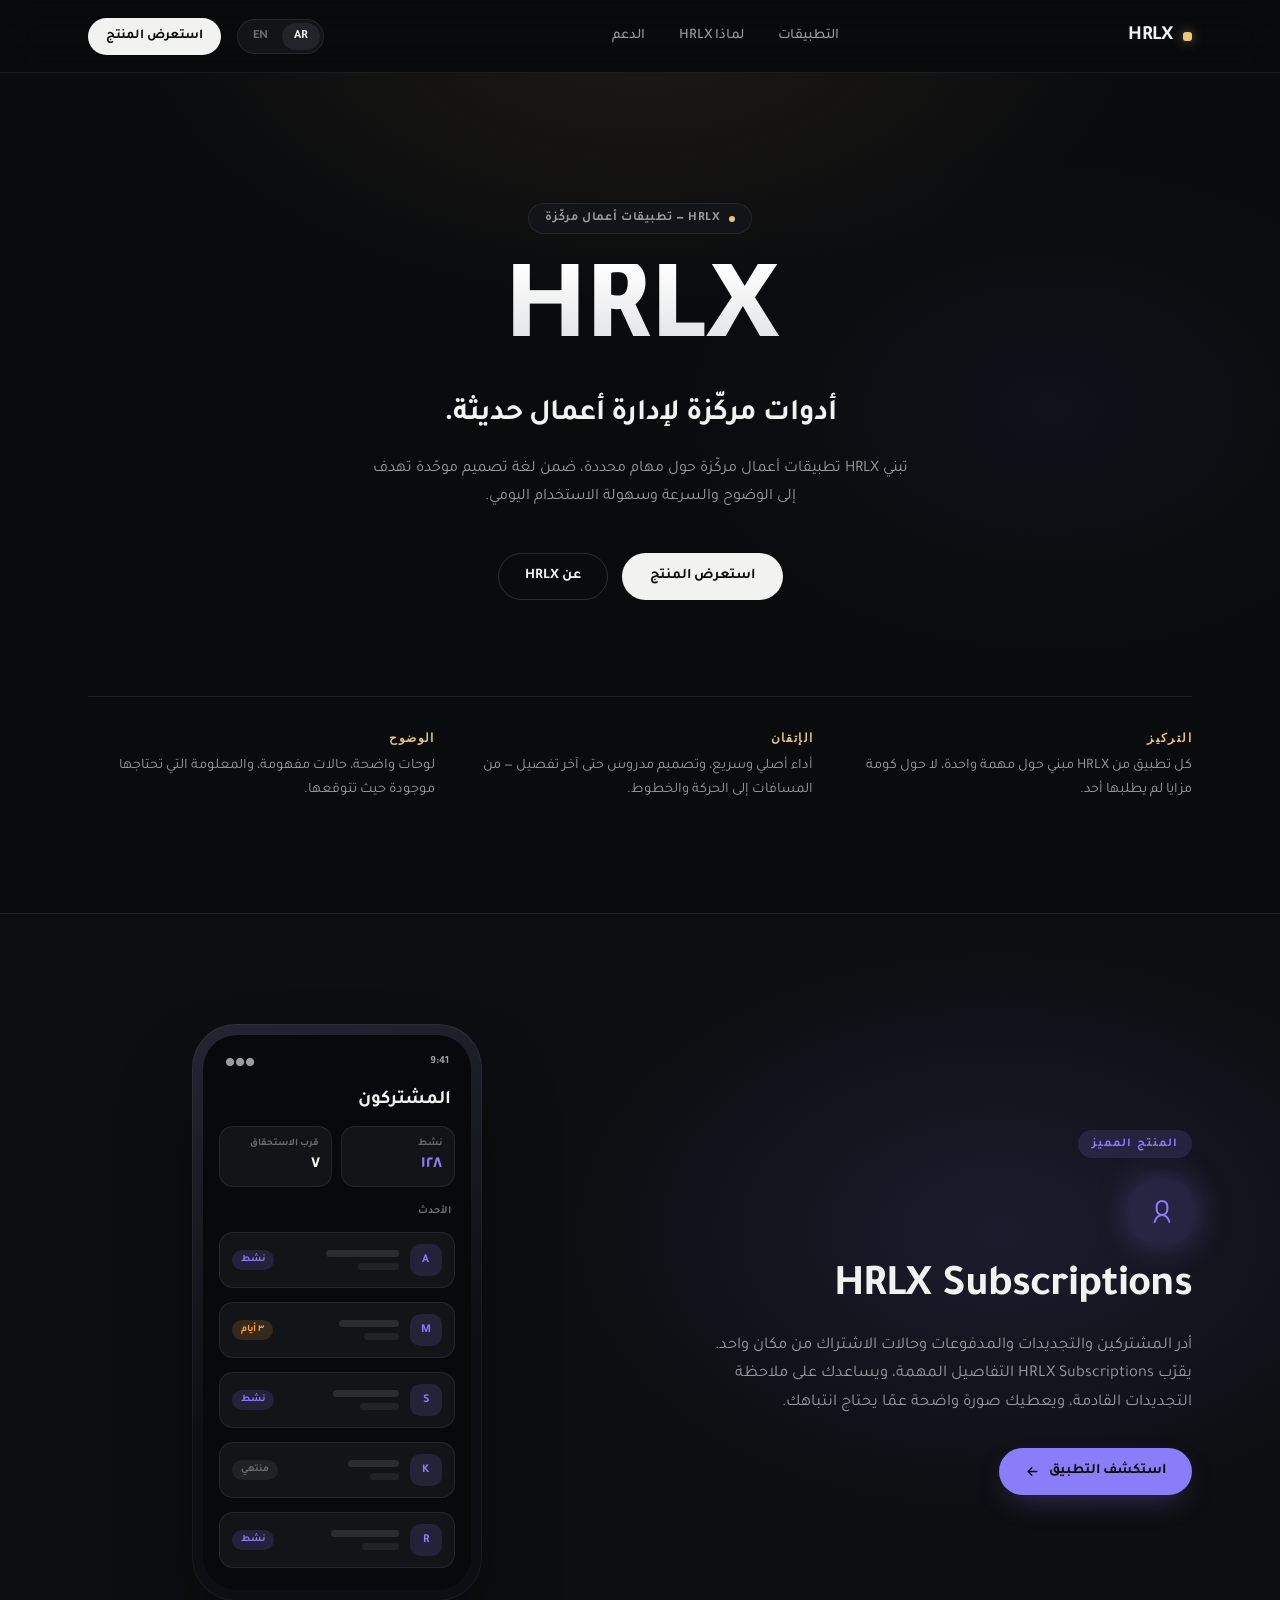
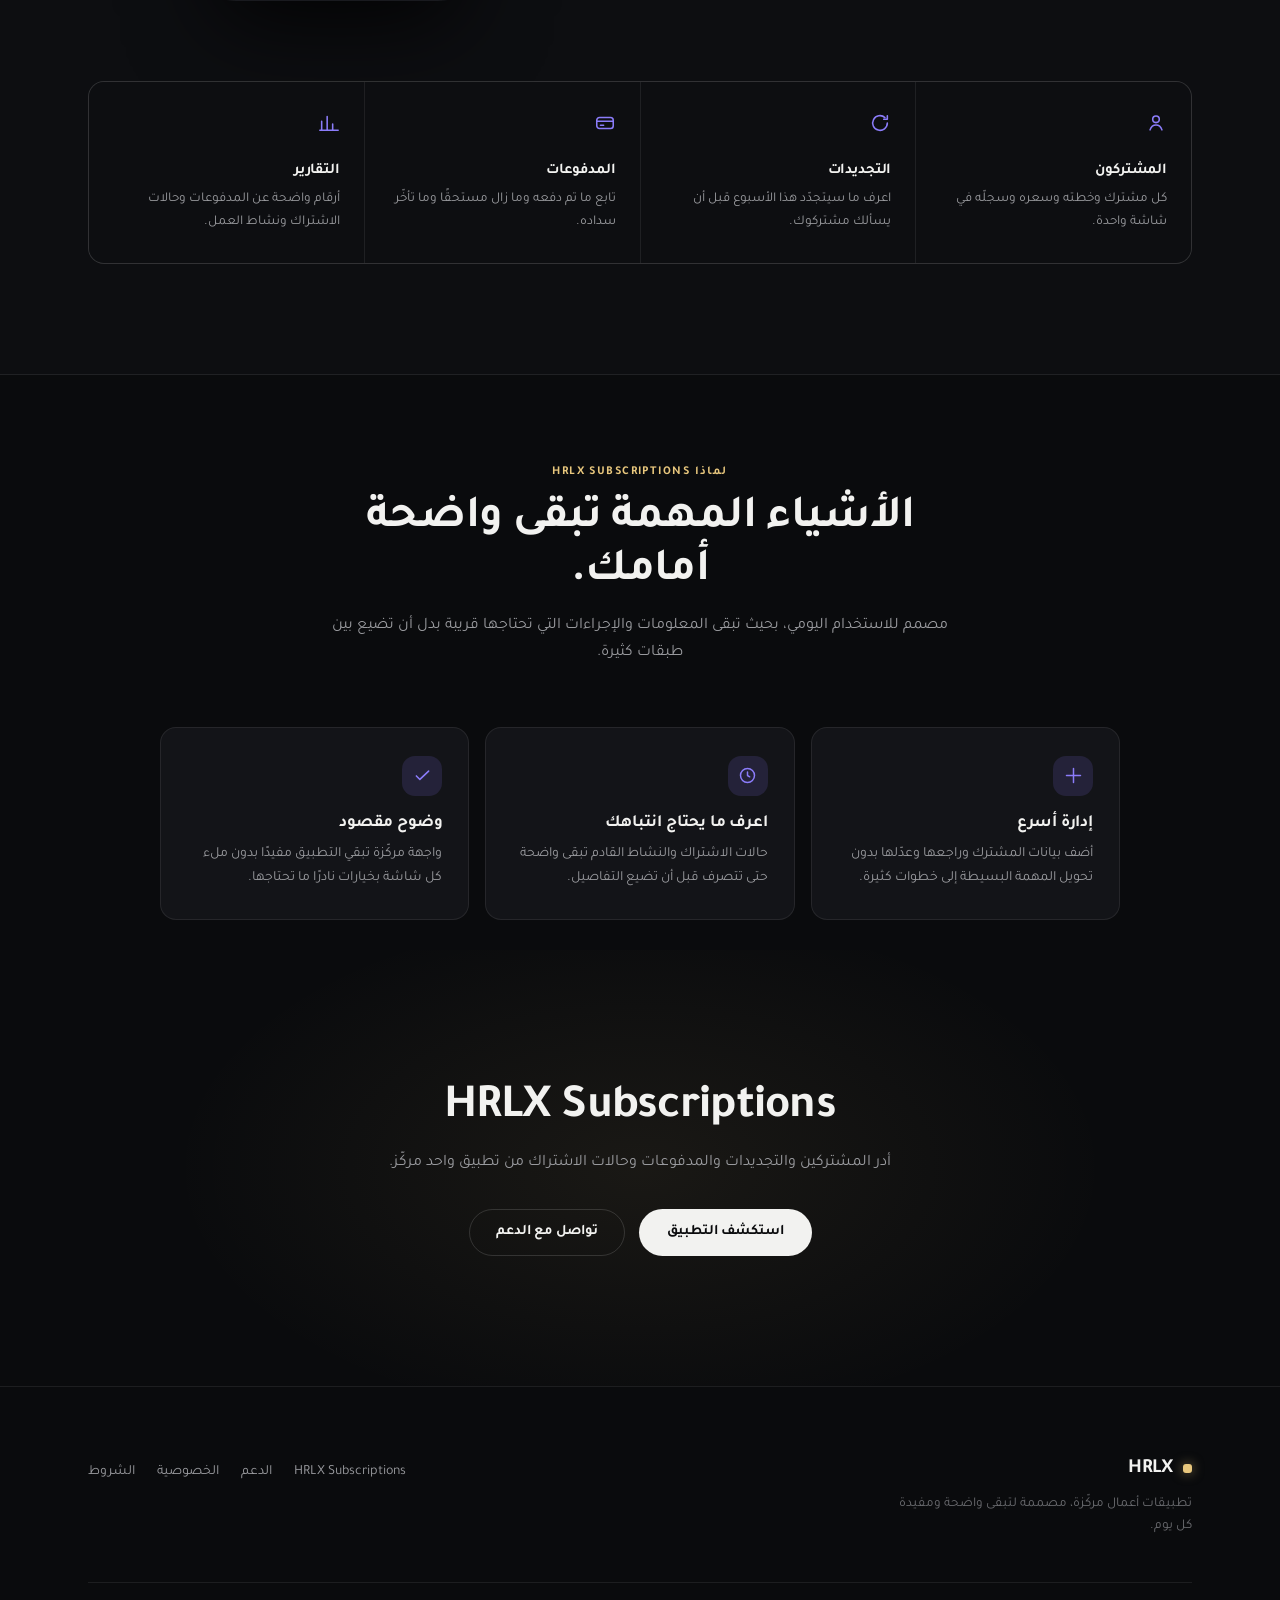
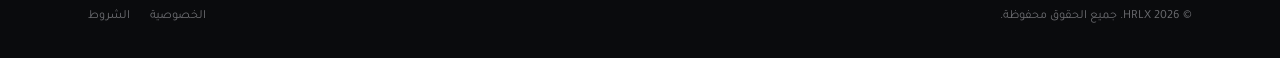
==== index.html @ f01ffb62 "Add files via upload" ====
<!DOCTYPE html>
<html lang="ar" dir="rtl">
<head>
<meta charset="UTF-8">
<meta name="viewport" content="width=device-width, initial-scale=1.0">
<title>HRLX — Focused tools for modern business</title>
<meta name="description" content="HRLX builds focused business apps with a shared design language for clarity, speed, and everyday use.">
<meta property="og:title" content="HRLX — Focused tools for modern business">
<meta property="og:description" content="Focused business apps. One shared design language.">
<meta property="og:type" content="website">
<link rel="preconnect" href="https://fonts.googleapis.com">
<link rel="preconnect" href="https://fonts.gstatic.com" crossorigin>
<link href="https://fonts.googleapis.com/css2?family=Space+Grotesk:wght@400;500;600;700&family=Inter:wght@400;500;600;700;800&family=Tajawal:wght@400;500;600;700;800&display=swap" rel="stylesheet">
<style>
  :root{
    --bg:#0A0B0D;
    --bg-2:#0D0E11;
    --surface:#131418;
    --surface-2:#17181D;
    --border:rgba(255,255,255,.08);
    --border-strong:rgba(255,255,255,.14);
    --text:#F2F2F0;
    --text-2:#9A9B9F;
    --text-3:#6B6C70;
    --brand:#E8C77D;
    --brand-soft:rgba(232,199,125,.14);
    /* product accent — set per product, keeps brand chrome neutral */
    --p-accent:#8B7CFA;
    --p-soft:rgba(139,124,250,.14);
    --p-glow:rgba(139,124,250,.35);
    --radius-lg:28px;
    --radius-md:16px;
    --ease:cubic-bezier(.22,.8,.28,1);
  }
  *{ box-sizing:border-box; }
  html{ scroll-behavior:smooth; }
  html,body{ margin:0; padding:0; }
  body{
    background:var(--bg);
    color:var(--text);
    font-family:'Inter','Tajawal',sans-serif;
    -webkit-font-smoothing:antialiased;
    overflow-x:hidden;
  }
  [dir="rtl"] body{ font-family:'Tajawal','Inter',sans-serif; }
  .disp{ font-family:'Space Grotesk','Tajawal',sans-serif; }
  [dir="rtl"] .disp{ font-family:'Tajawal',sans-serif; }
  img,svg{ display:block; max-width:100%; }
  a{ color:inherit; text-decoration:none; }
  button{ font-family:inherit; cursor:pointer; }
  ::selection{ background:var(--brand); color:#0A0B0D; }

  .wrap{ max-width:1160px; margin:0 auto; padding-inline:28px; }
  @media (max-width:640px){ .wrap{ padding-inline:20px; } }

  /* ============ GLOBAL NAVBAR ============ */
  .nav-global{
    position:sticky; top:0; z-index:100;
    background:rgba(10,11,13,.72);
    backdrop-filter:blur(18px) saturate(140%);
    -webkit-backdrop-filter:blur(18px) saturate(140%);
    border-bottom:1px solid var(--border);
  }
  .nav-global-inner{ display:flex; align-items:center; justify-content:space-between; height:72px; }
  .brand-mark{
    display:flex; align-items:center; gap:10px;
    font-family:'Space Grotesk',sans-serif;
    font-weight:700; font-size:20px; letter-spacing:-.01em;
  }
  [dir="rtl"] .brand-mark{ font-family:'Tajawal',sans-serif; }
  .brand-mark .dot{
    width:9px; height:9px; border-radius:3px;
    background:var(--brand);
    box-shadow:0 0 12px rgba(232,199,125,.55);
  }
  .nav-links{ display:flex; align-items:center; gap:34px; }
  .nav-links a{ font-size:14.5px; font-weight:500; color:var(--text-2); transition:color .2s ease; }
  .nav-links a:hover{ color:var(--text); }
  .nav-right{ display:flex; align-items:center; gap:16px; }

  .lang-switch{
    display:flex; align-items:center; gap:2px;
    background:var(--surface); border:1px solid var(--border);
    border-radius:100px; padding:3px;
  }
  .lang-switch button{
    border:none; background:none; color:var(--text-3);
    font-size:12.5px; font-weight:600; padding:6px 12px;
    border-radius:100px; transition:all .2s ease;
  }
  .lang-switch button.active{ background:#22242A; color:var(--text); }

  .btn-nav-cta{
    display:none;
    background:var(--text); color:#0A0B0D;
    font-size:13.5px; font-weight:700;
    padding:10px 18px; border-radius:100px; border:none;
    transition:background .2s ease;
  }
  .btn-nav-cta:hover{ background:var(--brand); }
  @media (min-width:900px){ .btn-nav-cta{ display:inline-flex; } }

  .hamburger{ display:flex; flex-direction:column; gap:5px; background:none; border:none; padding:8px; }
  .hamburger span{ width:20px; height:1.5px; background:var(--text); border-radius:2px; }
  @media (min-width:900px){ .hamburger{ display:none; } }
  @media (max-width:899px){ .nav-links{ display:none; } }

  .mobile-menu{
    position:fixed; inset:0; z-index:200;
    background:rgba(8,9,11,.98);
    backdrop-filter:blur(20px);
    display:flex; flex-direction:column; padding:24px 28px;
    opacity:0; pointer-events:none; transform:translateY(-8px);
    transition:opacity .28s var(--ease), transform .28s var(--ease);
  }
  .mobile-menu.open{ opacity:1; pointer-events:auto; transform:translateY(0); }
  .mobile-menu-head{ display:flex; align-items:center; justify-content:space-between; height:48px; margin-bottom:22px; }
  .mobile-menu-close{ background:none; border:none; color:var(--text); font-size:28px; line-height:1; padding:6px; }
  .mobile-menu a{
    font-size:26px; font-weight:600; padding:18px 0;
    border-bottom:1px solid var(--border);
    font-family:'Space Grotesk',sans-serif;
  }
  [dir="rtl"] .mobile-menu a{ font-family:'Tajawal',sans-serif; }

  /* ============ PRODUCT BAR (architecturally ready — renders only with 2+ products) ============ */
  .nav-product{
    position:sticky; top:72px; z-index:90;
    background:rgba(13,14,17,.85);
    backdrop-filter:blur(14px);
    border-bottom:1px solid var(--border);
    display:none;
  }
  .nav-product.visible{ display:block; }
  .product-bar-inner{ display:flex; align-items:center; gap:6px; height:52px; overflow-x:auto; scrollbar-width:none; }
  .product-bar-inner::-webkit-scrollbar{ display:none; }
  .pb-item{
    flex-shrink:0; display:flex; align-items:center; gap:7px;
    font-size:13.5px; font-weight:500; color:var(--text-2);
    padding:8px 14px; border-radius:100px; white-space:nowrap;
    transition:all .22s var(--ease);
  }
  .pb-item:hover{ color:var(--text); }
  .pb-item.active{ color:var(--text); background:var(--surface-2); border:1px solid var(--border-strong); }

  /* ============ HERO ============ */
  .hero{ position:relative; padding:130px 0 110px; overflow:hidden; }
  .hero::before{
    content:'';
    position:absolute; inset:0; pointer-events:none;
    background:
      radial-gradient(ellipse 820px 480px at 50% -8%, rgba(232,199,125,.09), transparent 62%),
      radial-gradient(ellipse 620px 420px at 82% 40%, rgba(139,124,250,.05), transparent 62%);
  }
  .hero-inner{ position:relative; text-align:center; }
  .hero-eyebrow{
    display:inline-flex; align-items:center; gap:8px;
    font-size:12.5px; font-weight:600; color:var(--text-2); letter-spacing:.05em;
    padding:7px 16px; border-radius:100px;
    border:1px solid var(--border); background:var(--surface);
    margin-bottom:30px;
  }
  .hero-eyebrow .d{ width:6px; height:6px; border-radius:50%; background:var(--brand); }
  .hero h1{
    font-family:'Space Grotesk',sans-serif;
    font-size:clamp(60px,10vw,120px);
    font-weight:700; letter-spacing:-.035em; line-height:.92;
    margin:0 0 22px;
    background:linear-gradient(180deg,#fff,#c4c5c9 150%);
    -webkit-background-clip:text; background-clip:text; color:transparent;
  }
  [dir="rtl"] .hero h1{ font-family:'Tajawal',sans-serif; font-weight:800; letter-spacing:-.025em; }
  .hero .tagline{
    font-size:clamp(21px,3.2vw,30px); font-weight:600; color:var(--text);
    margin:0 auto 20px; max-width:620px; letter-spacing:-.015em; line-height:1.3;
  }
  .hero .desc{
    font-size:16px; line-height:1.75; color:var(--text-2);
    max-width:540px; margin:0 auto 42px;
  }
  .hero-actions{ display:flex; align-items:center; justify-content:center; gap:14px; flex-wrap:wrap; }
  .btn-primary{
    background:var(--text); color:#0A0B0D;
    font-size:14.5px; font-weight:700;
    padding:15px 28px; border-radius:100px; border:none;
    transition:background .2s ease, transform .15s ease;
  }
  .btn-primary:hover{ background:var(--brand); transform:translateY(-1px); }
  .btn-secondary{
    background:transparent; color:var(--text);
    font-size:14.5px; font-weight:600;
    padding:14px 26px; border-radius:100px;
    border:1px solid var(--border-strong);
    transition:background .2s ease, border-color .2s ease;
  }
  .btn-secondary:hover{ background:var(--surface-2); border-color:var(--text-3); }

  /* brand strip under hero */
  .brand-strip{
    margin-top:96px; padding-top:34px;
    border-top:1px solid var(--border);
    display:grid; grid-template-columns:repeat(3,1fr); gap:32px;
    text-align:start;
  }
  @media (max-width:720px){ .brand-strip{ grid-template-columns:1fr; gap:26px; margin-top:64px; } }
  .strip-item .k{
    font-family:'Space Grotesk',sans-serif;
    font-size:11.5px; font-weight:700; letter-spacing:.12em; text-transform:uppercase;
    color:var(--brand); margin-bottom:10px;
  }
  .strip-item p{ font-size:14.5px; line-height:1.65; color:var(--text-2); margin:0; }

  /* ============ SECTIONS ============ */
  .section{ padding:110px 0; }
  .section-head{ max-width:640px; margin:0 auto 60px; text-align:center; }
  .section-eyebrow{
    font-size:12px; font-weight:700; letter-spacing:.12em; text-transform:uppercase;
    color:var(--brand); margin-bottom:14px;
  }
  .section-head h2{
    font-family:'Space Grotesk',sans-serif;
    font-size:clamp(32px,4.6vw,46px); font-weight:700; letter-spacing:-.025em;
    margin:0 0 14px; line-height:1.15;
  }
  [dir="rtl"] .section-head h2{ font-family:'Tajawal',sans-serif; font-weight:700; letter-spacing:-.015em; }
  .section-head p{ font-size:16px; color:var(--text-2); line-height:1.7; margin:0; }

  .reveal{ opacity:0; transform:translateY(26px); transition:opacity .75s var(--ease), transform .75s var(--ease); }
  .reveal.in{ opacity:1; transform:translateY(0); }

  /* ============ FEATURED PRODUCT ============ */
  .featured{ background:var(--bg-2); border-top:1px solid var(--border); border-bottom:1px solid var(--border); position:relative; overflow:hidden; }
  .featured::before{
    content:''; position:absolute; inset:0; pointer-events:none;
    background:radial-gradient(ellipse 700px 460px at 78% 30%, var(--p-glow), transparent 62%);
    opacity:.35;
  }
  .featured-inner{ position:relative; }

  .fp-lead{
    display:grid; grid-template-columns:1.05fr .95fr; gap:56px; align-items:center;
    margin-bottom:80px;
  }
  @media (max-width:900px){ .fp-lead{ grid-template-columns:1fr; gap:48px; } }

  .fp-badge{
    display:inline-flex; align-items:center; gap:8px;
    font-size:12px; font-weight:700; letter-spacing:.09em; text-transform:uppercase;
    color:var(--p-accent); background:var(--p-soft);
    padding:7px 14px; border-radius:100px; margin-bottom:24px;
  }
  .fp-icon{
    width:60px; height:60px; border-radius:18px;
    background:var(--p-soft); color:var(--p-accent);
    display:flex; align-items:center; justify-content:center;
    margin-bottom:22px;
    box-shadow:0 0 34px var(--p-glow);
  }
  .fp-icon svg{ width:28px; height:28px; }
  .fp-lead h3{
    font-family:'Space Grotesk',sans-serif;
    font-size:clamp(32px,4.4vw,44px); font-weight:700; letter-spacing:-.025em;
    margin:0 0 18px; line-height:1.12;
  }
  [dir="rtl"] .fp-lead h3{ font-family:'Tajawal',sans-serif; font-weight:700; letter-spacing:-.015em; }
  .fp-lead > div > p{ font-size:16.5px; line-height:1.75; color:var(--text-2); margin:0 0 30px; max-width:480px; }
  .fp-actions{ display:flex; gap:12px; flex-wrap:wrap; }
  .btn-product{
    display:inline-flex; align-items:center; gap:9px;
    background:var(--p-accent); color:#0A0B0D;
    font-size:14.5px; font-weight:700;
    padding:15px 26px; border-radius:100px; border:none;
    box-shadow:0 12px 30px -10px var(--p-glow);
    transition:transform .16s ease, filter .2s ease;
  }
  .btn-product:hover{ transform:translateY(-1px); filter:brightness(1.08); }
  .btn-product svg{ width:15px; height:15px; }
  [dir="rtl"] .btn-product svg{ transform:scaleX(-1); }

  /* phone mockup */
  .fp-visual{ display:flex; align-items:center; justify-content:center; }
  .phone{
    width:290px; flex-shrink:0;
    border-radius:44px; padding:11px;
    background:linear-gradient(160deg,#232631,#0d0e13 62%);
    box-shadow:0 46px 90px -28px rgba(0,0,0,.85), 0 0 0 1px rgba(255,255,255,.05) inset;
  }
  .phone-screen{
    background:#08090D; border-radius:34px; overflow:hidden;
    padding:18px 16px 22px; min-height:520px;
    display:flex; flex-direction:column; gap:14px;
  }
  .ph-status{ display:flex; justify-content:space-between; font-size:11px; color:var(--text-2); font-weight:600; padding:2px 6px 4px; }
  .ph-title{ font-size:19px; font-weight:700; padding:0 4px; }
  .ph-summary{ display:flex; gap:9px; }
  .ph-stat{ flex:1; background:var(--surface); border:1px solid var(--border); border-radius:14px; padding:11px 12px; }
  .ph-stat span{ display:block; font-size:10px; color:var(--text-3); margin-bottom:5px; font-weight:600; }
  .ph-stat b{ font-size:17px; font-weight:700; letter-spacing:-.01em; }
  .ph-stat.accent b{ color:var(--p-accent); }
  .ph-label{ font-size:11px; color:var(--text-3); font-weight:600; padding:4px 4px 0; }
  .ph-row{
    display:flex; align-items:center; gap:11px;
    background:var(--surface); border:1px solid var(--border);
    border-radius:14px; padding:11px 12px;
  }
  .ph-av{ width:32px; height:32px; border-radius:10px; background:var(--p-soft); flex-shrink:0; display:flex; align-items:center; justify-content:center; color:var(--p-accent); font-size:12px; font-weight:700; }
  .ph-body{ flex:1; min-width:0; }
  .ph-body i{ display:block; height:7px; border-radius:4px; background:rgba(255,255,255,.1); margin-bottom:6px; }
  .ph-body i:last-child{ margin-bottom:0; opacity:.6; }
  .ph-pill{ font-size:10px; font-weight:700; padding:4px 9px; border-radius:100px; flex-shrink:0; background:var(--p-soft); color:var(--p-accent); }
  .ph-pill.warn{ background:rgba(255,159,69,.15); color:#FF9F45; }
  .ph-pill.off{ background:rgba(255,255,255,.06); color:var(--text-3); }

  /* feature grid */
  .fp-features{
    display:grid; grid-template-columns:repeat(4,1fr); gap:1px;
    background:var(--border); border:1px solid var(--border);
    border-radius:var(--radius-md); overflow:hidden;
  }
  @media (max-width:860px){ .fp-features{ grid-template-columns:1fr 1fr; } }
  @media (max-width:480px){ .fp-features{ grid-template-columns:1fr; } }
  .fp-feature{ background:var(--bg-2); padding:30px 24px; transition:background .25s ease; }
  .fp-feature:hover{ background:var(--surface); }
  .fp-feature .fi{ width:34px; height:34px; color:var(--p-accent); margin-bottom:16px; }
  .fp-feature .fi svg{ width:22px; height:22px; }
  .fp-feature h4{ font-size:15px; font-weight:700; margin:0 0 8px; letter-spacing:-.01em; }
  .fp-feature p{ font-size:13.5px; line-height:1.65; color:var(--text-2); margin:0; }

  /* ============ USER BENEFITS ============ */
  .benefits{
    padding:90px 0 30px;
  }
  .benefits-grid{
    display:grid; grid-template-columns:repeat(3,1fr); gap:16px;
    max-width:960px; margin:0 auto;
  }
  .benefit{
    background:var(--surface); border:1px solid var(--border);
    border-radius:var(--radius-md); padding:28px 26px;
    transition:border-color .3s ease, transform .3s ease;
  }
  .benefit:hover{ border-color:var(--border-strong); transform:translateY(-2px); }
  .benefit-icon{
    width:40px; height:40px; border-radius:13px;
    display:flex; align-items:center; justify-content:center;
    color:var(--p-accent); background:var(--p-soft);
    margin-bottom:18px;
  }
  .benefit-icon svg{ width:21px; height:21px; }
  .benefit h4{ font-size:17px; font-weight:700; margin:0 0 9px; letter-spacing:-.01em; }
  .benefit p{ font-size:14px; line-height:1.7; color:var(--text-2); margin:0; }
  @media (max-width:760px){ .benefits-grid{ grid-template-columns:1fr; } }

  /* ============ CTA ============ */
  .cta-final{ text-align:center; padding:130px 0; position:relative; overflow:hidden; }
  .cta-final::before{
    content:''; position:absolute; inset:0; pointer-events:none;
    background:radial-gradient(ellipse 720px 400px at 50% 50%, rgba(232,199,125,.07), transparent 65%);
  }
  .cta-final h2{
    font-family:'Space Grotesk',sans-serif;
    font-size:clamp(30px,4.6vw,48px); font-weight:700; letter-spacing:-.025em;
    margin:0 0 16px; position:relative;
  }
  [dir="rtl"] .cta-final h2{ font-family:'Tajawal',sans-serif; font-weight:700; letter-spacing:-.015em; }
  .cta-final p{ font-size:16px; color:var(--text-2); margin:0 0 36px; position:relative; }
  .cta-final .hero-actions{ position:relative; }

  /* ============ FOOTER ============ */
  footer{ border-top:1px solid var(--border); padding:70px 0 34px; }
  .footer-top{
    display:flex; align-items:flex-start; justify-content:space-between;
    gap:36px; margin-bottom:44px; flex-wrap:wrap;
  }
  .footer-brand .brand-mark{ margin-bottom:12px; }
  .footer-brand p{ font-size:13.5px; color:var(--text-3); line-height:1.7; max-width:310px; margin:0; }
  .footer-links{
    display:flex; align-items:center; gap:22px; flex-wrap:wrap;
  }
  .footer-links a{
    font-size:14px; color:var(--text-2); padding:7px 0;
    transition:color .2s ease;
  }
  .footer-links a:hover{ color:var(--text); }
  .footer-bottom{
    display:flex; align-items:center; justify-content:space-between;
    padding-top:26px; border-top:1px solid var(--border);
    font-size:12.5px; color:var(--text-3); flex-wrap:wrap; gap:12px;
  }
  .footer-bottom .fb-links{ display:flex; gap:20px; }

  @media (prefers-reduced-motion:reduce){
    html{ scroll-behavior:auto; }
    .reveal{ transition:none; opacity:1; transform:none; }
  }
</style>
</head>
<body>

<!-- ============ GLOBAL NAVBAR ============ -->
<header class="nav-global">
  <div class="wrap nav-global-inner">
    <a href="#top" class="brand-mark"><span class="dot"></span>HRLX</a>
    <nav class="nav-links">
      <a href="#product" data-i18n="nav.product">Apps</a>
      <a href="#about" data-i18n="nav.about">Why HRLX</a>
      <a href="#footer" data-i18n="nav.support">Support</a>
    </nav>
    <div class="nav-right">
      <div class="lang-switch">
        <button id="btnAr" class="active">AR</button>
        <button id="btnEn">EN</button>
      </div>
      <a href="#product" class="btn-nav-cta" data-i18n="nav.cta">View Product</a>
      <button class="hamburger" id="hamburgerBtn" aria-label="Menu" aria-expanded="false" aria-controls="mobileMenu"><span></span><span></span><span></span></button>
    </div>
  </div>
</header>

<div class="mobile-menu" id="mobileMenu">
  <div class="mobile-menu-head">
    <a href="#top" class="brand-mark"><span class="dot"></span>HRLX</a>
    <button class="mobile-menu-close" id="mobileMenuClose" aria-label="Close">&times;</button>
  </div>
  <a href="#product" data-i18n="nav.product">Apps</a>
  <a href="#about" data-i18n="nav.about">Why HRLX</a>
  <a href="#footer" data-i18n="nav.support">Support</a>
</div>

<!-- Product bar: renders automatically once PRODUCTS holds more than one entry -->
<div class="nav-product" id="navProduct">
  <div class="wrap product-bar-inner" id="productBar"></div>
</div>

<main id="top">
  <!-- ============ HERO ============ -->
  <section class="hero">
    <div class="wrap hero-inner">
      <span class="hero-eyebrow"><span class="d"></span><span data-i18n="hero.eyebrow">HRLX — focused business apps</span></span>
      <h1 class="disp">HRLX</h1>
      <p class="tagline" data-i18n="hero.tagline">Focused tools for modern business.</p>
      <p class="desc" data-i18n="hero.desc">HRLX builds focused business apps around specific jobs, with a shared design language built for clarity, speed, and everyday use.</p>
      <div class="hero-actions">
        <a href="#product" class="btn-primary" data-i18n="hero.cta1">View Product</a>
        <a href="#about" class="btn-secondary" data-i18n="hero.cta2">About HRLX</a>
      </div>

      <div class="brand-strip reveal">
        <div class="strip-item">
          <div class="k disp" data-i18n="strip.k1">Focus</div>
          <p data-i18n="strip.p1">Every HRLX app is built around one job, not a pile of features nobody asked for.</p>
        </div>
        <div class="strip-item">
          <div class="k disp" data-i18n="strip.k2">Craft</div>
          <p data-i18n="strip.p2">Native, fast, and designed down to the last detail — spacing, motion, and typography included.</p>
        </div>
        <div class="strip-item">
          <div class="k disp" data-i18n="strip.k3">Clarity</div>
          <p data-i18n="strip.p3">Clear dashboards, clear states, and the information you need where you expect it to be.</p>
        </div>
      </div>
    </div>
  </section>

  <!-- ============ FEATURED PRODUCT ============ -->
  <section class="section featured" id="product">
    <div class="wrap featured-inner">
      <div class="fp-lead reveal">
        <div>
          <span class="fp-badge" data-i18n="fp.badge">Featured Product</span>
          <div class="fp-icon">
            <svg viewBox="0 0 24 24" fill="none"><path d="M12 2.5a4.6 4.6 0 014.6 4.6v2.8a4.6 4.6 0 01-9.2 0V7.1A4.6 4.6 0 0112 2.5z" stroke="currentColor" stroke-width="1.7"/><path d="M5.6 20.5c1.3-4 3.9-6 6.4-6s5.1 2 6.4 6" stroke="currentColor" stroke-width="1.7" stroke-linecap="round"/></svg>
          </div>
          <h3 class="disp">HRLX Subscriptions</h3>
          <p data-i18n="fp.desc">Manage subscribers, renewals, and payments from one place. HRLX Subscriptions keeps every subscription's status current, warns you before a renewal is due, and shows exactly where your revenue stands.</p>
          <div class="fp-actions">
            <a href="/subscriptions" class="btn-product">
              <span data-i18n="fp.cta">Explore App</span>
              <svg viewBox="0 0 24 24" fill="none"><path d="M5 12h14M13 6l6 6-6 6" stroke="currentColor" stroke-width="2.2" stroke-linecap="round" stroke-linejoin="round"/></svg>
            </a>
          </div>
        </div>

        <div class="fp-visual">
          <div class="phone">
            <div class="phone-screen">
              <div class="ph-status"><span>9:41</span><span>●●●</span></div>
              <div class="ph-title" data-i18n="ph.title">Subscribers</div>
              <div class="ph-summary">
                <div class="ph-stat accent"><span data-i18n="ph.s1">Active</span><b data-i18n="ph.s1v">128</b></div>
                <div class="ph-stat"><span data-i18n="ph.s2">Due soon</span><b data-i18n="ph.s2v">7</b></div>
              </div>
              <div class="ph-label" data-i18n="ph.label">Recent</div>
              <div class="ph-row"><div class="ph-av">A</div><div class="ph-body"><i style="width:64%"></i><i style="width:36%"></i></div><span class="ph-pill" data-i18n="ph.active">Active</span></div>
              <div class="ph-row"><div class="ph-av">M</div><div class="ph-body"><i style="width:52%"></i><i style="width:30%"></i></div><span class="ph-pill warn" data-i18n="ph.soon">3 days</span></div>
              <div class="ph-row"><div class="ph-av">S</div><div class="ph-body"><i style="width:58%"></i><i style="width:34%"></i></div><span class="ph-pill" data-i18n="ph.active">Active</span></div>
              <div class="ph-row"><div class="ph-av">K</div><div class="ph-body"><i style="width:46%"></i><i style="width:26%"></i></div><span class="ph-pill off" data-i18n="ph.expired">Expired</span></div>
              <div class="ph-row"><div class="ph-av">R</div><div class="ph-body"><i style="width:60%"></i><i style="width:32%"></i></div><span class="ph-pill" data-i18n="ph.active">Active</span></div>
            </div>
          </div>
        </div>
      </div>

      <div class="fp-features reveal">
        <div class="fp-feature">
          <div class="fi"><svg viewBox="0 0 24 24" fill="none"><circle cx="12" cy="8" r="3.6" stroke="currentColor" stroke-width="1.7"/><path d="M5.5 19.5c1.2-3.6 3.8-5.4 6.5-5.4s5.3 1.8 6.5 5.4" stroke="currentColor" stroke-width="1.7" stroke-linecap="round"/></svg></div>
          <h4 data-i18n="feat.t1">Subscribers</h4>
          <p data-i18n="feat.d1">Every subscriber, their plan, price, and history on one screen.</p>
        </div>
        <div class="fp-feature">
          <div class="fi"><svg viewBox="0 0 24 24" fill="none"><path d="M20 12a8 8 0 11-2.6-5.9" stroke="currentColor" stroke-width="1.7" stroke-linecap="round"/><path d="M20 4v4h-4" stroke="currentColor" stroke-width="1.7" stroke-linecap="round" stroke-linejoin="round"/></svg></div>
          <h4 data-i18n="feat.t2">Renewals</h4>
          <p data-i18n="feat.d2">Know what renews this week before your subscribers do.</p>
        </div>
        <div class="fp-feature">
          <div class="fi"><svg viewBox="0 0 24 24" fill="none"><rect x="3" y="6" width="18" height="12" rx="3" stroke="currentColor" stroke-width="1.7"/><path d="M3 10h18" stroke="currentColor" stroke-width="1.7"/><path d="M7 14.5h3.5" stroke="currentColor" stroke-width="1.7" stroke-linecap="round"/></svg></div>
          <h4 data-i18n="feat.t3">Payments</h4>
          <p data-i18n="feat.d3">Track what's been paid, what's outstanding, and what's overdue.</p>
        </div>
        <div class="fp-feature">
          <div class="fi"><svg viewBox="0 0 24 24" fill="none"><path d="M4 20V10M10 20V5M16 20v-7M22 20H2" stroke="currentColor" stroke-width="1.7" stroke-linecap="round"/></svg></div>
          <h4 data-i18n="feat.t4">Reports</h4>
          <p data-i18n="feat.d4">Clear numbers on payments, subscription status, and business activity.</p>
        </div>
      </div>
    </div>
  </section>

  <!-- ============ USER BENEFITS ============ -->
  <section class="benefits" id="about">
    <div class="wrap">
      <div class="section-head reveal">
        <div class="section-eyebrow" data-i18n="benefits.eyebrow">Why HRLX Subscriptions</div>
        <h2 data-i18n="benefits.title">The important things stay easy to see.</h2>
        <p data-i18n="benefits.desc">Built for daily use, with the information and actions you need kept close instead of buried behind layers.</p>
      </div>

      <div class="benefits-grid">
        <div class="benefit reveal">
          <div class="benefit-icon">
            <svg viewBox="0 0 24 24" fill="none"><path d="M4 12h16M12 4v16" stroke="currentColor" stroke-width="1.7" stroke-linecap="round"/></svg>
          </div>
          <h4 data-i18n="benefits.t1">Quick to manage</h4>
          <p data-i18n="benefits.d1">Add, review, and update subscriber information without turning a simple task into a workflow.</p>
        </div>

        <div class="benefit reveal">
          <div class="benefit-icon">
            <svg viewBox="0 0 24 24" fill="none"><circle cx="12" cy="12" r="8" stroke="currentColor" stroke-width="1.7"/><path d="M12 8v4l2.5 1.5" stroke="currentColor" stroke-width="1.7" stroke-linecap="round" stroke-linejoin="round"/></svg>
          </div>
          <h4 data-i18n="benefits.t2">Know what needs attention</h4>
          <p data-i18n="benefits.d2">Subscription states and upcoming activity stay visible so you can act before details get lost.</p>
        </div>

        <div class="benefit reveal">
          <div class="benefit-icon">
            <svg viewBox="0 0 24 24" fill="none"><path d="M5 12.5l4 4L19 7" stroke="currentColor" stroke-width="1.8" stroke-linecap="round" stroke-linejoin="round"/></svg>
          </div>
          <h4 data-i18n="benefits.t3">Clear by design</h4>
          <p data-i18n="benefits.d3">A focused interface that keeps the app useful without filling every screen with controls you rarely need.</p>
        </div>
      </div>
    </div>
  </section>

  <!-- ============ CTA ============ -->
  <section class="cta-final">
    <div class="wrap">
      <h2 class="disp reveal" data-i18n="cta.title">HRLX Subscriptions</h2>
      <p class="reveal" data-i18n="cta.desc">Manage subscribers, renewals, payments, and subscription status from one focused app.</p>
      <div class="hero-actions reveal">
        <a href="/subscriptions" class="btn-primary" data-i18n="fp.cta">Explore App</a>
        <a href="#footer" class="btn-secondary" data-i18n="cta.support">Contact Support</a>
      </div>
    </div>
  </section>
</main>

<!-- ============ FOOTER ============ -->
<footer id="footer">
  <div class="wrap">
    <div class="footer-top">
      <div class="footer-brand">
        <div class="brand-mark"><span class="dot"></span>HRLX</div>
        <p data-i18n="footer.blurb">Focused business apps, designed to stay clear and useful every day.</p>
      </div>

      <div class="footer-links">
        <a href="/subscriptions" data-i18n="footer.subs">HRLX Subscriptions</a>
        <a href="#footer" data-i18n="nav.support">Support</a>
        <a href="/privacy" data-i18n="footer.privacy">Privacy</a>
        <a href="/terms" data-i18n="footer.terms">Terms</a>
      </div>
    </div>
    <div class="footer-bottom">
      <span data-i18n="footer.copy">© 2026 HRLX. All rights reserved.</span>
      <div class="fb-links">
        <a href="/privacy" data-i18n="footer.privacy">Privacy</a>
        <a href="/terms" data-i18n="footer.terms">Terms</a>
      </div>
    </div>
  </div>
</footer>

<script>
(function(){
  /* ------------------------------------------------------------------
     PRODUCT REGISTRY
     Single source of truth for HRLX products.
     Keep only products that are actually ready to be shown publicly.
     Add a second public product here and the product bar appears automatically —
     no redesign or markup changes needed.
  ------------------------------------------------------------------ */
  const PRODUCTS = [
    {
      id:'subscriptions',
      path:'/subscriptions',
      accent:'#8B7CFA',
      soft:'rgba(139,124,250,.14)',
      glow:'rgba(139,124,250,.35)',
      name:{ en:'Subscriptions', ar:'الاشتراكات' }
    }
    /* future products go here */
  ];

  const CONTENT = {
    en:{ dir:'ltr',
      nav:{ product:'Apps', about:'Why HRLX', support:'Support', cta:'View Product', overview:'Overview' },
      hero:{ eyebrow:'HRLX — focused business apps',
        tagline:'Focused tools for modern business.',
        desc:'HRLX builds focused business apps around specific jobs, with a shared design language built for clarity, speed, and everyday use.',
        cta1:'View Product', cta2:'About HRLX' },
      strip:{ k1:'Focus', p1:'Every HRLX app is built around one job, not a pile of features nobody asked for.',
        k2:'Craft', p2:'Native, fast, and designed down to the last detail — spacing, motion, and typography included.',
        k3:'Clarity', p3:'Clear dashboards, clear states, and the information you need where you expect it to be.' },
      fp:{ badge:'Featured Product',
        desc:'Manage subscribers, renewals, and payments from one place. HRLX Subscriptions keeps every subscription\u2019s status current, warns you before a renewal is due, and shows exactly where your revenue stands.',
        cta:'Explore App' },
      ph:{ title:'Subscribers', s1:'Active', s1v:'128', s2:'Due soon', s2v:'7', label:'Recent',
        active:'Active', soon:'3 days', expired:'Expired' },
      feat:{ t1:'Subscribers', d1:'Every subscriber, their plan, price, and history on one screen.',
        t2:'Renewals', d2:'Know what renews this week before your subscribers do.',
        t3:'Payments', d3:'Track what\u2019s been paid, what\u2019s outstanding, and what\u2019s overdue.',
        t4:'Reports', d4:'Clear numbers on payments, subscription status, and business activity.' },
      benefits:{ eyebrow:'Why HRLX Subscriptions',
        title:'The important things stay easy to see.',
        desc:'Built for daily use, with the information and actions you need kept close instead of buried behind layers.',
        t1:'Quick to manage', d1:'Add, review, and update subscriber information without turning a simple task into a workflow.',
        t2:'Know what needs attention', d2:'Subscription states and upcoming activity stay visible so you can act before details get lost.',
        t3:'Clear by design', d3:'A focused interface that keeps the app useful without filling every screen with controls you rarely need.' },
      cta:{ title:'HRLX Subscriptions', desc:'Manage subscribers, renewals, payments, and subscription status from one focused app.', support:'Contact Support' },
      footer:{ blurb:'Focused business apps, designed to stay clear and useful every day.',
        product:'Apps', subs:'HRLX Subscriptions', company:'Company', legal:'Legal',
        privacy:'Privacy', terms:'Terms', copy:'© 2026 HRLX. All rights reserved.' }
    },
    ar:{ dir:'rtl',
      nav:{ product:'التطبيقات', about:'لماذا HRLX', support:'الدعم', cta:'استعرض المنتج', overview:'نظرة عامة' },
      hero:{ eyebrow:'HRLX — تطبيقات أعمال مركّزة',
        tagline:'أدوات مركّزة لإدارة أعمال حديثة.',
        desc:'تبني HRLX تطبيقات أعمال مركّزة حول مهام محددة، ضمن لغة تصميم موحّدة تهدف إلى الوضوح والسرعة وسهولة الاستخدام اليومي.',
        cta1:'استعرض المنتج', cta2:'عن HRLX' },
      strip:{ k1:'التركيز', p1:'كل تطبيق من HRLX مبني حول مهمة واحدة، لا حول كومة مزايا لم يطلبها أحد.',
        k2:'الإتقان', p2:'أداء أصلي وسريع، وتصميم مدروس حتى آخر تفصيل — من المسافات إلى الحركة والخطوط.',
        k3:'الوضوح', p3:'لوحات واضحة، حالات مفهومة، والمعلومة التي تحتاجها موجودة حيث تتوقعها.' },
      fp:{ badge:'المنتج المميز',
        desc:'أدر المشتركين والتجديدات والمدفوعات وحالات الاشتراك من مكان واحد. يقرّب HRLX Subscriptions التفاصيل المهمة، ويساعدك على ملاحظة التجديدات القادمة، ويعطيك صورة واضحة عمّا يحتاج انتباهك.',
        cta:'استكشف التطبيق' },
      ph:{ title:'المشتركون', s1:'نشط', s1v:'١٢٨', s2:'قرب الاستحقاق', s2v:'٧', label:'الأحدث',
        active:'نشط', soon:'٣ أيام', expired:'منتهي' },
      feat:{ t1:'المشتركون', d1:'كل مشترك وخطته وسعره وسجلّه في شاشة واحدة.',
        t2:'التجديدات', d2:'اعرف ما سيتجدّد هذا الأسبوع قبل أن يسألك مشتركوك.',
        t3:'المدفوعات', d3:'تابع ما تم دفعه وما زال مستحقًا وما تأخّر سداده.',
        t4:'التقارير', d4:'أرقام واضحة عن المدفوعات وحالات الاشتراك ونشاط العمل.' },
      benefits:{ eyebrow:'لماذا HRLX Subscriptions',
        title:'الأشياء المهمة تبقى واضحة أمامك.',
        desc:'مصمم للاستخدام اليومي، بحيث تبقى المعلومات والإجراءات التي تحتاجها قريبة بدل أن تضيع بين طبقات كثيرة.',
        t1:'إدارة أسرع', d1:'أضف بيانات المشترك وراجعها وعدّلها بدون تحويل المهمة البسيطة إلى خطوات كثيرة.',
        t2:'اعرف ما يحتاج انتباهك', d2:'حالات الاشتراك والنشاط القادم تبقى واضحة حتى تتصرف قبل أن تضيع التفاصيل.',
        t3:'وضوح مقصود', d3:'واجهة مركّزة تبقي التطبيق مفيدًا بدون ملء كل شاشة بخيارات نادرًا ما تحتاجها.' },
      cta:{ title:'HRLX Subscriptions', desc:'أدر المشتركين والتجديدات والمدفوعات وحالات الاشتراك من تطبيق واحد مركّز.', support:'تواصل مع الدعم' },
      footer:{ blurb:'تطبيقات أعمال مركّزة، مصممة لتبقى واضحة ومفيدة كل يوم.',
        product:'التطبيقات', subs:'HRLX Subscriptions', company:'الشركة', legal:'قانوني',
        privacy:'الخصوصية', terms:'الشروط', copy:'© 2026 HRLX. جميع الحقوق محفوظة.' }
    }
  };

  let lang = localStorage.getItem('hrlx-lang') || 'ar';
  const root = document.documentElement;

  /* apply the featured product's accent to the whole product section */
  function applyProductAccent(p){
    root.style.setProperty('--p-accent', p.accent);
    root.style.setProperty('--p-soft', p.soft);
    root.style.setProperty('--p-glow', p.glow);
  }
  applyProductAccent(PRODUCTS[0]);

  /* product bar only exists when there is more than one product to switch between */
  function renderProductBar(){
    const barWrap = document.getElementById('navProduct');
    const bar = document.getElementById('productBar');
    if(PRODUCTS.length < 2){ barWrap.classList.remove('visible'); return; }
    barWrap.classList.add('visible');
    bar.innerHTML = '';
    const overview = document.createElement('a');
    overview.href = '/';
    overview.className = 'pb-item active';
    overview.textContent = CONTENT[lang].nav.overview;
    bar.appendChild(overview);
    PRODUCTS.forEach(p=>{
      const a = document.createElement('a');
      a.href = p.path;
      a.className = 'pb-item';
      a.textContent = p.name[lang];
      bar.appendChild(a);
    });
  }

  function applyLang(){
    const data = CONTENT[lang];
    root.setAttribute('lang', lang);
    root.setAttribute('dir', data.dir);
    document.getElementById('btnAr').classList.toggle('active', lang==='ar');
    document.getElementById('btnEn').classList.toggle('active', lang==='en');
    document.querySelectorAll('[data-i18n]').forEach(el=>{
      let v = data;
      el.getAttribute('data-i18n').split('.').forEach(k=> v = v && v[k]);
      if(typeof v === 'string') el.textContent = v;
    });
    renderProductBar();
  }

  document.getElementById('btnAr').addEventListener('click', ()=>{ lang='ar'; localStorage.setItem('hrlx-lang', lang); applyLang(); });
  document.getElementById('btnEn').addEventListener('click', ()=>{ lang='en'; localStorage.setItem('hrlx-lang', lang); applyLang(); });
  applyLang();

  const mm = document.getElementById('mobileMenu');
  document.getElementById('hamburgerBtn').addEventListener('click', ()=>{ mm.classList.add('open'); document.getElementById('hamburgerBtn').setAttribute('aria-expanded','true'); });
  document.getElementById('mobileMenuClose').addEventListener('click', ()=>{ mm.classList.remove('open'); document.getElementById('hamburgerBtn').setAttribute('aria-expanded','false'); });
  mm.querySelectorAll('a').forEach(a=> a.addEventListener('click', ()=>{ mm.classList.remove('open'); document.getElementById('hamburgerBtn').setAttribute('aria-expanded','false'); }));

  const io = new IntersectionObserver(entries=>{
    entries.forEach(e=>{ if(e.isIntersecting){ e.target.classList.add('in'); io.unobserve(e.target); } });
  }, { threshold:.14 });
  document.querySelectorAll('.reveal').forEach(el=> io.observe(el));
})();
</script>
</body>
</html>
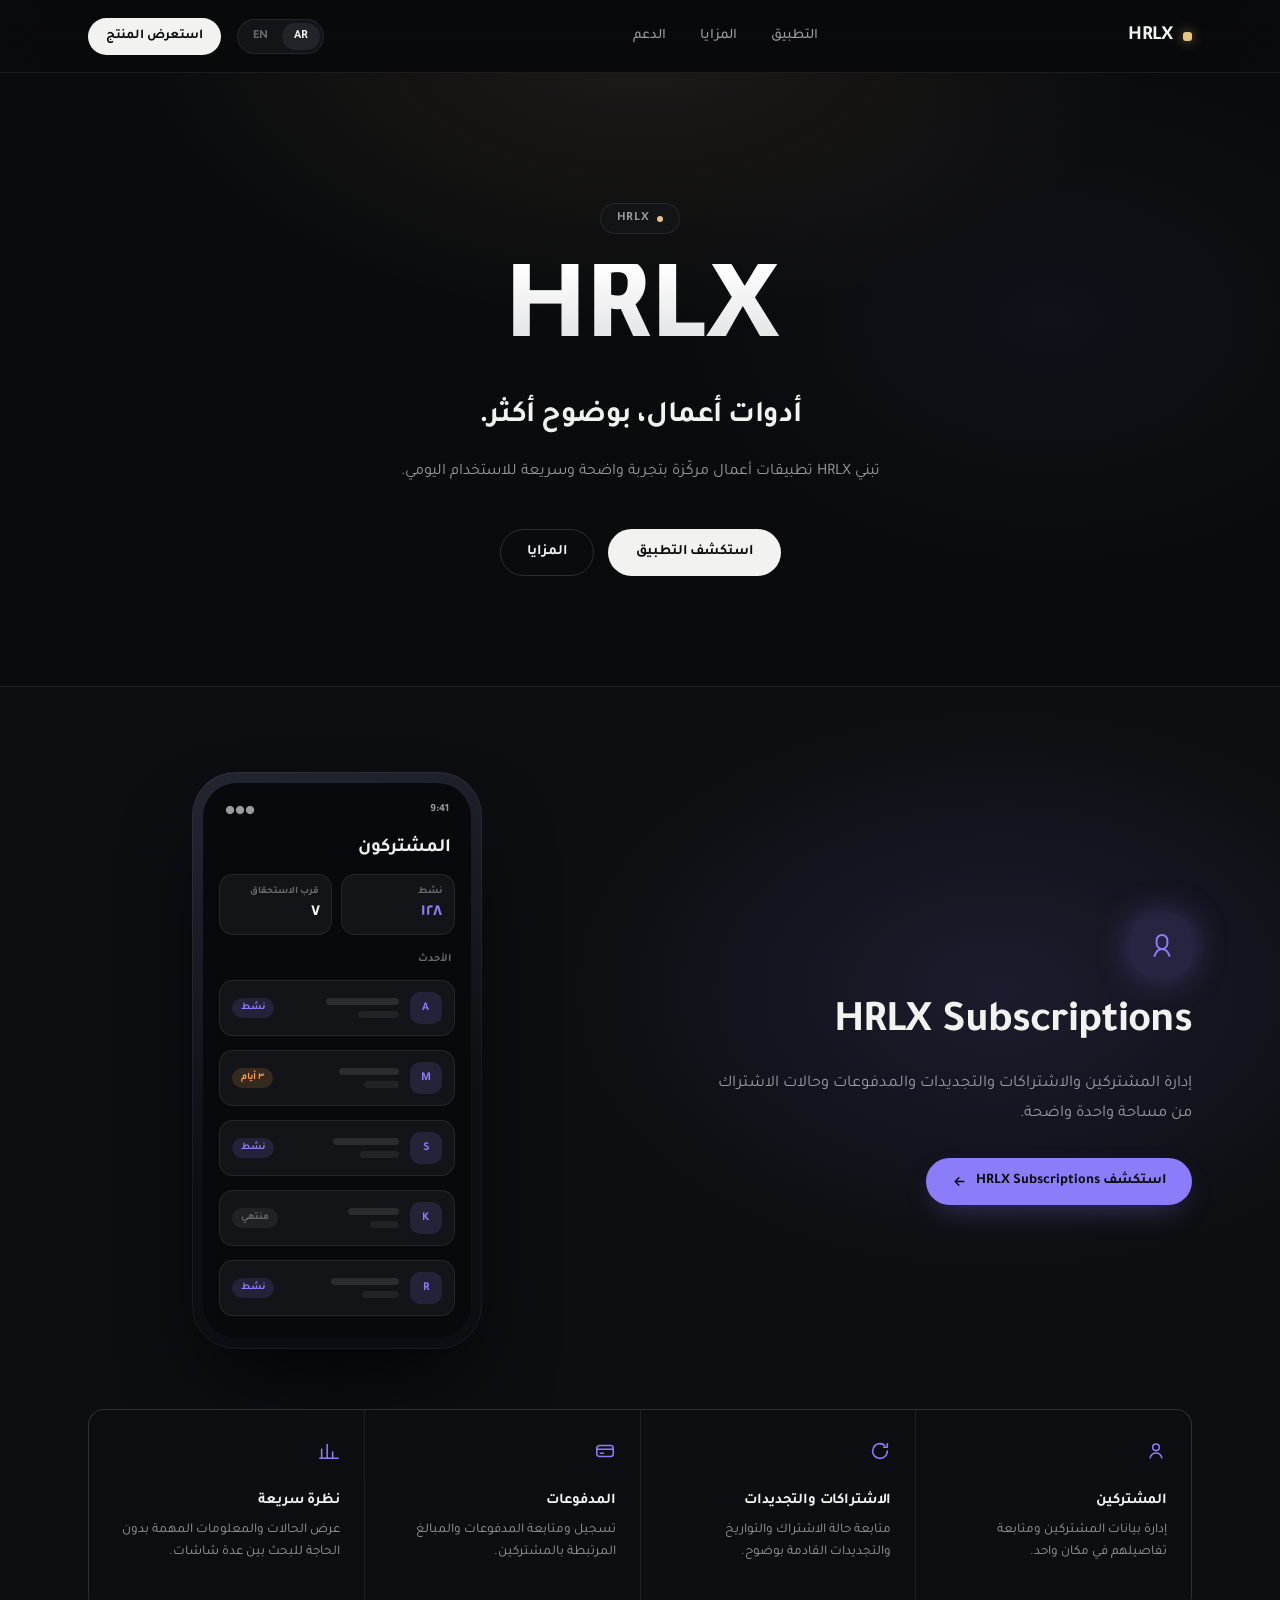
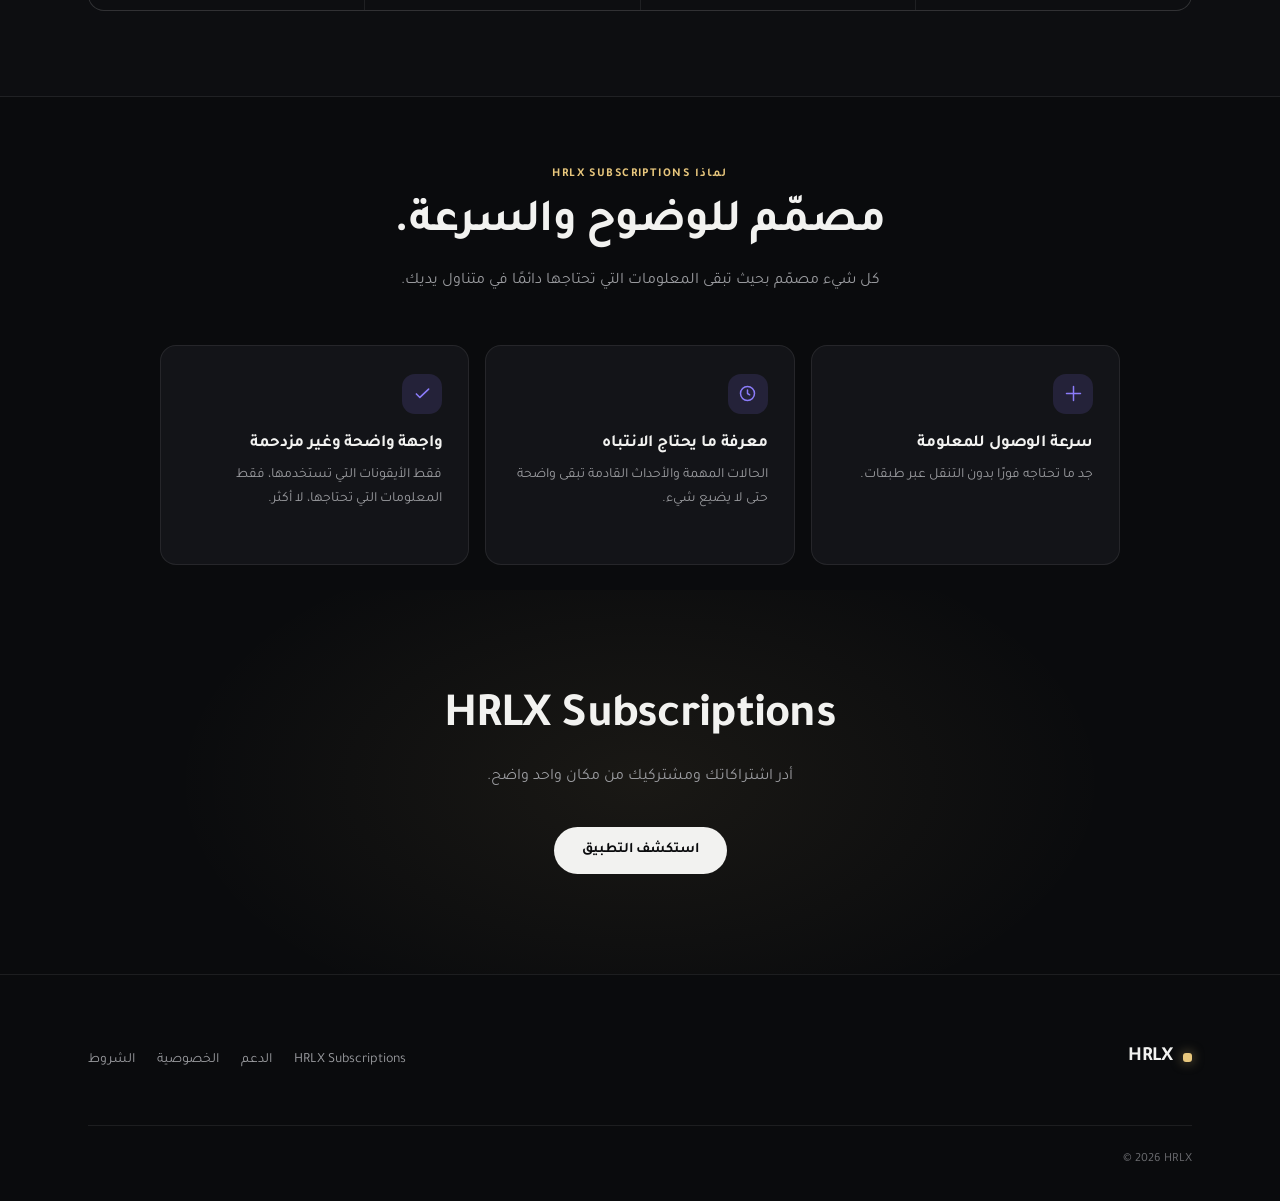
==== commit 00148a33: "Refine HRLX homepage" ====
--- a/index.html
+++ b/index.html
@@ -174,10 +174,12 @@
     font-size:clamp(21px,3.2vw,30px); font-weight:600; color:var(--text);
     margin:0 auto 20px; max-width:620px; letter-spacing:-.015em; line-height:1.3;
   }
+  [dir="rtl"] .hero .tagline{ line-height:1.4; }
   .hero .desc{
     font-size:16px; line-height:1.75; color:var(--text-2);
     max-width:540px; margin:0 auto 42px;
   }
+  [dir="rtl"] .hero .desc{ line-height:1.8; }
   .hero-actions{ display:flex; align-items:center; justify-content:center; gap:14px; flex-wrap:wrap; }
   .btn-primary{
     background:var(--text); color:#0A0B0D;
@@ -211,8 +213,8 @@
   .strip-item p{ font-size:14.5px; line-height:1.65; color:var(--text-2); margin:0; }
 
   /* ============ SECTIONS ============ */
-  .section{ padding:110px 0; }
-  .section-head{ max-width:640px; margin:0 auto 60px; text-align:center; }
+  .section{ padding:85px 0; }
+  .section-head{ max-width:640px; margin:0 auto 50px; text-align:center; }
   .section-eyebrow{
     font-size:12px; font-weight:700; letter-spacing:.12em; text-transform:uppercase;
     color:var(--brand); margin-bottom:14px;
@@ -222,8 +224,9 @@
     font-size:clamp(32px,4.6vw,46px); font-weight:700; letter-spacing:-.025em;
     margin:0 0 14px; line-height:1.15;
   }
-  [dir="rtl"] .section-head h2{ font-family:'Tajawal',sans-serif; font-weight:700; letter-spacing:-.015em; }
+  [dir="rtl"] .section-head h2{ font-family:'Tajawal',sans-serif; font-weight:700; letter-spacing:-.015em; line-height:1.25; }
   .section-head p{ font-size:16px; color:var(--text-2); line-height:1.7; margin:0; }
+  [dir="rtl"] .section-head p{ line-height:1.75; }
 
   .reveal{ opacity:0; transform:translateY(26px); transition:opacity .75s var(--ease), transform .75s var(--ease); }
   .reveal.in{ opacity:1; transform:translateY(0); }
@@ -239,7 +242,7 @@
 
   .fp-lead{
     display:grid; grid-template-columns:1.05fr .95fr; gap:56px; align-items:center;
-    margin-bottom:80px;
+    margin-bottom:60px;
   }
   @media (max-width:900px){ .fp-lead{ grid-template-columns:1fr; gap:48px; } }
 
@@ -262,8 +265,9 @@
     font-size:clamp(32px,4.4vw,44px); font-weight:700; letter-spacing:-.025em;
     margin:0 0 18px; line-height:1.12;
   }
-  [dir="rtl"] .fp-lead h3{ font-family:'Tajawal',sans-serif; font-weight:700; letter-spacing:-.015em; }
+  [dir="rtl"] .fp-lead h3{ font-family:'Tajawal',sans-serif; font-weight:700; letter-spacing:-.015em; line-height:1.2; }
   .fp-lead > div > p{ font-size:16.5px; line-height:1.75; color:var(--text-2); margin:0 0 30px; max-width:480px; }
+  [dir="rtl"] .fp-lead > div > p{ line-height:1.8; }
   .fp-actions{ display:flex; gap:12px; flex-wrap:wrap; }
   .btn-product{
     display:inline-flex; align-items:center; gap:9px;
@@ -319,16 +323,17 @@
   }
   @media (max-width:860px){ .fp-features{ grid-template-columns:1fr 1fr; } }
   @media (max-width:480px){ .fp-features{ grid-template-columns:1fr; } }
-  .fp-feature{ background:var(--bg-2); padding:30px 24px; transition:background .25s ease; }
+  .fp-feature{ background:var(--bg-2); padding:30px 24px; transition:background .25s ease; display:flex; flex-direction:column; min-height:200px; }
   .fp-feature:hover{ background:var(--surface); }
   .fp-feature .fi{ width:34px; height:34px; color:var(--p-accent); margin-bottom:16px; }
   .fp-feature .fi svg{ width:22px; height:22px; }
-  .fp-feature h4{ font-size:15px; font-weight:700; margin:0 0 8px; letter-spacing:-.01em; }
-  .fp-feature p{ font-size:13.5px; line-height:1.65; color:var(--text-2); margin:0; }
+  .fp-feature h4{ font-size:15px; font-weight:700; margin:0 0 8px; letter-spacing:-.01em; line-height:1.35; }
+  .fp-feature p{ font-size:13.5px; line-height:1.65; color:var(--text-2); margin:0; flex-grow:1; }
+  [dir="rtl"] .fp-feature h4{ line-height:1.4; }
 
   /* ============ USER BENEFITS ============ */
   .benefits{
-    padding:90px 0 30px;
+    padding:70px 0 25px;
   }
   .benefits-grid{
     display:grid; grid-template-columns:repeat(3,1fr); gap:16px;
@@ -338,21 +343,23 @@
     background:var(--surface); border:1px solid var(--border);
     border-radius:var(--radius-md); padding:28px 26px;
     transition:border-color .3s ease, transform .3s ease;
+    display:flex; flex-direction:column; min-height:220px;
   }
   .benefit:hover{ border-color:var(--border-strong); transform:translateY(-2px); }
   .benefit-icon{
     width:40px; height:40px; border-radius:13px;
     display:flex; align-items:center; justify-content:center;
     color:var(--p-accent); background:var(--p-soft);
-    margin-bottom:18px;
+    margin-bottom:18px; flex-shrink:0;
   }
   .benefit-icon svg{ width:21px; height:21px; }
-  .benefit h4{ font-size:17px; font-weight:700; margin:0 0 9px; letter-spacing:-.01em; }
-  .benefit p{ font-size:14px; line-height:1.7; color:var(--text-2); margin:0; }
+  .benefit h4{ font-size:17px; font-weight:700; margin:0 0 9px; letter-spacing:-.01em; line-height:1.35; }
+  .benefit p{ font-size:14px; line-height:1.7; color:var(--text-2); margin:0; flex-grow:1; }
+  [dir="rtl"] .benefit h4{ line-height:1.4; }
   @media (max-width:760px){ .benefits-grid{ grid-template-columns:1fr; } }
 
   /* ============ CTA ============ */
-  .cta-final{ text-align:center; padding:130px 0; position:relative; overflow:hidden; }
+  .cta-final{ text-align:center; padding:100px 0; position:relative; overflow:hidden; }
   .cta-final::before{
     content:''; position:absolute; inset:0; pointer-events:none;
     background:radial-gradient(ellipse 720px 400px at 50% 50%, rgba(232,199,125,.07), transparent 65%);
@@ -362,8 +369,9 @@
     font-size:clamp(30px,4.6vw,48px); font-weight:700; letter-spacing:-.025em;
     margin:0 0 16px; position:relative;
   }
-  [dir="rtl"] .cta-final h2{ font-family:'Tajawal',sans-serif; font-weight:700; letter-spacing:-.015em; }
+  [dir="rtl"] .cta-final h2{ font-family:'Tajawal',sans-serif; font-weight:700; letter-spacing:-.015em; line-height:1.2; }
   .cta-final p{ font-size:16px; color:var(--text-2); margin:0 0 36px; position:relative; }
+  [dir="rtl"] .cta-final p{ line-height:1.75; }
   .cta-final .hero-actions{ position:relative; }
 
   /* ============ FOOTER ============ */
@@ -387,6 +395,7 @@
     padding-top:26px; border-top:1px solid var(--border);
     font-size:12.5px; color:var(--text-3); flex-wrap:wrap; gap:12px;
   }
+  .footer-bottom .copyright{ display:inline-block; }
   .footer-bottom .fb-links{ display:flex; gap:20px; }
 
   @media (prefers-reduced-motion:reduce){
@@ -402,9 +411,9 @@
   <div class="wrap nav-global-inner">
     <a href="#top" class="brand-mark"><span class="dot"></span>HRLX</a>
     <nav class="nav-links">
-      <a href="#product" data-i18n="nav.product">Apps</a>
-      <a href="#about" data-i18n="nav.about">Why HRLX</a>
-      <a href="#footer" data-i18n="nav.support">Support</a>
+      <a href="/subscriptions" data-i18n="nav.product">App</a>
+      <a href="#about" data-i18n="nav.features">Features</a>
+      <a href="/support" data-i18n="nav.support">Support</a>
     </nav>
     <div class="nav-right">
       <div class="lang-switch">
@@ -422,9 +431,9 @@
     <a href="#top" class="brand-mark"><span class="dot"></span>HRLX</a>
     <button class="mobile-menu-close" id="mobileMenuClose" aria-label="Close">&times;</button>
   </div>
-  <a href="#product" data-i18n="nav.product">Apps</a>
-  <a href="#about" data-i18n="nav.about">Why HRLX</a>
-  <a href="#footer" data-i18n="nav.support">Support</a>
+  <a href="/subscriptions" data-i18n="nav.product">App</a>
+  <a href="#about" data-i18n="nav.features">Features</a>
+  <a href="/support" data-i18n="nav.support">Support</a>
 </div>
 
 <!-- Product bar: renders automatically once PRODUCTS holds more than one entry -->
@@ -436,28 +445,13 @@
   <!-- ============ HERO ============ -->
   <section class="hero">
     <div class="wrap hero-inner">
-      <span class="hero-eyebrow"><span class="d"></span><span data-i18n="hero.eyebrow">HRLX — focused business apps</span></span>
+      <span class="hero-eyebrow"><span class="d"></span><span data-i18n="hero.eyebrow">HRLX</span></span>
       <h1 class="disp">HRLX</h1>
-      <p class="tagline" data-i18n="hero.tagline">Focused tools for modern business.</p>
-      <p class="desc" data-i18n="hero.desc">HRLX builds focused business apps around specific jobs, with a shared design language built for clarity, speed, and everyday use.</p>
+      <p class="tagline" data-i18n="hero.tagline">Business tools, made clearer.</p>
+      <p class="desc" data-i18n="hero.desc">HRLX builds focused business apps with a clear, fast experience designed for everyday use.</p>
       <div class="hero-actions">
-        <a href="#product" class="btn-primary" data-i18n="hero.cta1">View Product</a>
-        <a href="#about" class="btn-secondary" data-i18n="hero.cta2">About HRLX</a>
-      </div>
-
-      <div class="brand-strip reveal">
-        <div class="strip-item">
-          <div class="k disp" data-i18n="strip.k1">Focus</div>
-          <p data-i18n="strip.p1">Every HRLX app is built around one job, not a pile of features nobody asked for.</p>
-        </div>
-        <div class="strip-item">
-          <div class="k disp" data-i18n="strip.k2">Craft</div>
-          <p data-i18n="strip.p2">Native, fast, and designed down to the last detail — spacing, motion, and typography included.</p>
-        </div>
-        <div class="strip-item">
-          <div class="k disp" data-i18n="strip.k3">Clarity</div>
-          <p data-i18n="strip.p3">Clear dashboards, clear states, and the information you need where you expect it to be.</p>
-        </div>
+        <a href="/subscriptions" class="btn-primary" data-i18n="hero.cta1">Explore the app</a>
+        <a href="#about" class="btn-secondary" data-i18n="hero.cta2">Features</a>
       </div>
     </div>
   </section>
@@ -467,15 +461,14 @@
     <div class="wrap featured-inner">
       <div class="fp-lead reveal">
         <div>
-          <span class="fp-badge" data-i18n="fp.badge">Featured Product</span>
           <div class="fp-icon">
             <svg viewBox="0 0 24 24" fill="none"><path d="M12 2.5a4.6 4.6 0 014.6 4.6v2.8a4.6 4.6 0 01-9.2 0V7.1A4.6 4.6 0 0112 2.5z" stroke="currentColor" stroke-width="1.7"/><path d="M5.6 20.5c1.3-4 3.9-6 6.4-6s5.1 2 6.4 6" stroke="currentColor" stroke-width="1.7" stroke-linecap="round"/></svg>
           </div>
           <h3 class="disp">HRLX Subscriptions</h3>
-          <p data-i18n="fp.desc">Manage subscribers, renewals, and payments from one place. HRLX Subscriptions keeps every subscription's status current, warns you before a renewal is due, and shows exactly where your revenue stands.</p>
+          <p data-i18n="fp.desc">Manage subscribers, subscriptions, renewals, payments, and subscription status from one clear workspace.</p>
           <div class="fp-actions">
             <a href="/subscriptions" class="btn-product">
-              <span data-i18n="fp.cta">Explore App</span>
+              <span data-i18n="fp.cta">Explore HRLX Subscriptions</span>
               <svg viewBox="0 0 24 24" fill="none"><path d="M5 12h14M13 6l6 6-6 6" stroke="currentColor" stroke-width="2.2" stroke-linecap="round" stroke-linejoin="round"/></svg>
             </a>
           </div>
@@ -505,22 +498,22 @@
         <div class="fp-feature">
           <div class="fi"><svg viewBox="0 0 24 24" fill="none"><circle cx="12" cy="8" r="3.6" stroke="currentColor" stroke-width="1.7"/><path d="M5.5 19.5c1.2-3.6 3.8-5.4 6.5-5.4s5.3 1.8 6.5 5.4" stroke="currentColor" stroke-width="1.7" stroke-linecap="round"/></svg></div>
           <h4 data-i18n="feat.t1">Subscribers</h4>
-          <p data-i18n="feat.d1">Every subscriber, their plan, price, and history on one screen.</p>
+          <p data-i18n="feat.d1">Manage subscriber data and track their details in one place.</p>
         </div>
         <div class="fp-feature">
           <div class="fi"><svg viewBox="0 0 24 24" fill="none"><path d="M20 12a8 8 0 11-2.6-5.9" stroke="currentColor" stroke-width="1.7" stroke-linecap="round"/><path d="M20 4v4h-4" stroke="currentColor" stroke-width="1.7" stroke-linecap="round" stroke-linejoin="round"/></svg></div>
-          <h4 data-i18n="feat.t2">Renewals</h4>
-          <p data-i18n="feat.d2">Know what renews this week before your subscribers do.</p>
+          <h4 data-i18n="feat.t2">Subscriptions & Renewals</h4>
+          <p data-i18n="feat.d2">Track subscription status, dates, and upcoming renewals with clarity.</p>
         </div>
         <div class="fp-feature">
           <div class="fi"><svg viewBox="0 0 24 24" fill="none"><rect x="3" y="6" width="18" height="12" rx="3" stroke="currentColor" stroke-width="1.7"/><path d="M3 10h18" stroke="currentColor" stroke-width="1.7"/><path d="M7 14.5h3.5" stroke="currentColor" stroke-width="1.7" stroke-linecap="round"/></svg></div>
           <h4 data-i18n="feat.t3">Payments</h4>
-          <p data-i18n="feat.d3">Track what's been paid, what's outstanding, and what's overdue.</p>
+          <p data-i18n="feat.d3">Record and track payments and amounts connected to subscribers.</p>
         </div>
         <div class="fp-feature">
           <div class="fi"><svg viewBox="0 0 24 24" fill="none"><path d="M4 20V10M10 20V5M16 20v-7M22 20H2" stroke="currentColor" stroke-width="1.7" stroke-linecap="round"/></svg></div>
-          <h4 data-i18n="feat.t4">Reports</h4>
-          <p data-i18n="feat.d4">Clear numbers on payments, subscription status, and business activity.</p>
+          <h4 data-i18n="feat.t4">At a Glance</h4>
+          <p data-i18n="feat.d4">View statuses and important information without searching across multiple screens.</p>
         </div>
       </div>
     </div>
@@ -531,8 +524,8 @@
     <div class="wrap">
       <div class="section-head reveal">
         <div class="section-eyebrow" data-i18n="benefits.eyebrow">Why HRLX Subscriptions</div>
-        <h2 data-i18n="benefits.title">The important things stay easy to see.</h2>
-        <p data-i18n="benefits.desc">Built for daily use, with the information and actions you need kept close instead of buried behind layers.</p>
+        <h2 data-i18n="benefits.title">Built for clarity and speed.</h2>
+        <p data-i18n="benefits.desc">Everything designed so the information you need is always within reach.</p>
       </div>
 
       <div class="benefits-grid">
@@ -540,8 +533,8 @@
           <div class="benefit-icon">
             <svg viewBox="0 0 24 24" fill="none"><path d="M4 12h16M12 4v16" stroke="currentColor" stroke-width="1.7" stroke-linecap="round"/></svg>
           </div>
-          <h4 data-i18n="benefits.t1">Quick to manage</h4>
-          <p data-i18n="benefits.d1">Add, review, and update subscriber information without turning a simple task into a workflow.</p>
+          <h4 data-i18n="benefits.t1">Quick access to information</h4>
+          <p data-i18n="benefits.d1">Find what you need instantly without navigating through layers.</p>
         </div>
 
         <div class="benefit reveal">
@@ -549,15 +542,15 @@
             <svg viewBox="0 0 24 24" fill="none"><circle cx="12" cy="12" r="8" stroke="currentColor" stroke-width="1.7"/><path d="M12 8v4l2.5 1.5" stroke="currentColor" stroke-width="1.7" stroke-linecap="round" stroke-linejoin="round"/></svg>
           </div>
           <h4 data-i18n="benefits.t2">Know what needs attention</h4>
-          <p data-i18n="benefits.d2">Subscription states and upcoming activity stay visible so you can act before details get lost.</p>
+          <p data-i18n="benefits.d2">Important statuses and upcoming events stay visible so nothing slips away.</p>
         </div>
 
         <div class="benefit reveal">
           <div class="benefit-icon">
             <svg viewBox="0 0 24 24" fill="none"><path d="M5 12.5l4 4L19 7" stroke="currentColor" stroke-width="1.8" stroke-linecap="round" stroke-linejoin="round"/></svg>
           </div>
-          <h4 data-i18n="benefits.t3">Clear by design</h4>
-          <p data-i18n="benefits.d3">A focused interface that keeps the app useful without filling every screen with controls you rarely need.</p>
+          <h4 data-i18n="benefits.t3">Clear, uncluttered interface</h4>
+          <p data-i18n="benefits.d3">Only the controls you use, only the information you need, nothing more.</p>
         </div>
       </div>
     </div>
@@ -567,10 +560,9 @@
   <section class="cta-final">
     <div class="wrap">
       <h2 class="disp reveal" data-i18n="cta.title">HRLX Subscriptions</h2>
-      <p class="reveal" data-i18n="cta.desc">Manage subscribers, renewals, payments, and subscription status from one focused app.</p>
+      <p class="reveal" data-i18n="cta.desc">Manage your subscriptions and subscribers from one clear place.</p>
       <div class="hero-actions reveal">
-        <a href="/subscriptions" class="btn-primary" data-i18n="fp.cta">Explore App</a>
-        <a href="#footer" class="btn-secondary" data-i18n="cta.support">Contact Support</a>
+        <a href="/subscriptions" class="btn-primary" data-i18n="cta.cta">Explore the app</a>
       </div>
     </div>
   </section>
@@ -582,22 +574,17 @@
     <div class="footer-top">
       <div class="footer-brand">
         <div class="brand-mark"><span class="dot"></span>HRLX</div>
-        <p data-i18n="footer.blurb">Focused business apps, designed to stay clear and useful every day.</p>
       </div>
 
       <div class="footer-links">
         <a href="/subscriptions" data-i18n="footer.subs">HRLX Subscriptions</a>
-        <a href="#footer" data-i18n="nav.support">Support</a>
+        <a href="/support" data-i18n="nav.support">Support</a>
         <a href="/privacy" data-i18n="footer.privacy">Privacy</a>
         <a href="/terms" data-i18n="footer.terms">Terms</a>
       </div>
     </div>
     <div class="footer-bottom">
-      <span data-i18n="footer.copy">© 2026 HRLX. All rights reserved.</span>
-      <div class="fb-links">
-        <a href="/privacy" data-i18n="footer.privacy">Privacy</a>
-        <a href="/terms" data-i18n="footer.terms">Terms</a>
-      </div>
+      <span class="copyright" dir="ltr" data-i18n="footer.copy">© 2026 HRLX</span>
     </div>
   </div>
 </footer>
@@ -625,62 +612,52 @@
 
   const CONTENT = {
     en:{ dir:'ltr',
-      nav:{ product:'Apps', about:'Why HRLX', support:'Support', cta:'View Product', overview:'Overview' },
-      hero:{ eyebrow:'HRLX — focused business apps',
-        tagline:'Focused tools for modern business.',
-        desc:'HRLX builds focused business apps around specific jobs, with a shared design language built for clarity, speed, and everyday use.',
-        cta1:'View Product', cta2:'About HRLX' },
-      strip:{ k1:'Focus', p1:'Every HRLX app is built around one job, not a pile of features nobody asked for.',
-        k2:'Craft', p2:'Native, fast, and designed down to the last detail — spacing, motion, and typography included.',
-        k3:'Clarity', p3:'Clear dashboards, clear states, and the information you need where you expect it to be.' },
-      fp:{ badge:'Featured Product',
-        desc:'Manage subscribers, renewals, and payments from one place. HRLX Subscriptions keeps every subscription\u2019s status current, warns you before a renewal is due, and shows exactly where your revenue stands.',
-        cta:'Explore App' },
+      nav:{ product:'App', features:'Features', support:'Support', cta:'View Product', overview:'Overview' },
+      hero:{ eyebrow:'HRLX',
+        tagline:'Business tools, made clearer.',
+        desc:'HRLX builds focused business apps with a clear, fast experience designed for everyday use.',
+        cta1:'Explore the app', cta2:'Features' },
+      fp:{ desc:'Manage subscribers, subscriptions, renewals, payments, and subscription status from one clear workspace.',
+        cta:'Explore HRLX Subscriptions' },
       ph:{ title:'Subscribers', s1:'Active', s1v:'128', s2:'Due soon', s2v:'7', label:'Recent',
         active:'Active', soon:'3 days', expired:'Expired' },
-      feat:{ t1:'Subscribers', d1:'Every subscriber, their plan, price, and history on one screen.',
-        t2:'Renewals', d2:'Know what renews this week before your subscribers do.',
-        t3:'Payments', d3:'Track what\u2019s been paid, what\u2019s outstanding, and what\u2019s overdue.',
-        t4:'Reports', d4:'Clear numbers on payments, subscription status, and business activity.' },
+      feat:{ t1:'Subscribers', d1:'Manage subscriber data and track their details in one place.',
+        t2:'Subscriptions & Renewals', d2:'Track subscription status, dates, and upcoming renewals with clarity.',
+        t3:'Payments', d3:'Record and track payments and amounts connected to subscribers.',
+        t4:'At a Glance', d4:'View statuses and important information without searching across multiple screens.' },
       benefits:{ eyebrow:'Why HRLX Subscriptions',
-        title:'The important things stay easy to see.',
-        desc:'Built for daily use, with the information and actions you need kept close instead of buried behind layers.',
-        t1:'Quick to manage', d1:'Add, review, and update subscriber information without turning a simple task into a workflow.',
-        t2:'Know what needs attention', d2:'Subscription states and upcoming activity stay visible so you can act before details get lost.',
-        t3:'Clear by design', d3:'A focused interface that keeps the app useful without filling every screen with controls you rarely need.' },
-      cta:{ title:'HRLX Subscriptions', desc:'Manage subscribers, renewals, payments, and subscription status from one focused app.', support:'Contact Support' },
-      footer:{ blurb:'Focused business apps, designed to stay clear and useful every day.',
-        product:'Apps', subs:'HRLX Subscriptions', company:'Company', legal:'Legal',
-        privacy:'Privacy', terms:'Terms', copy:'© 2026 HRLX. All rights reserved.' }
+        title:'Built for clarity and speed.',
+        desc:'Everything designed so the information you need is always within reach.',
+        t1:'Quick access to information', d1:'Find what you need instantly without navigating through layers.',
+        t2:'Know what needs attention', d2:'Important statuses and upcoming events stay visible so nothing slips away.',
+        t3:'Clear, uncluttered interface', d3:'Only the controls you use, only the information you need, nothing more.' },
+      cta:{ title:'HRLX Subscriptions', desc:'Manage your subscriptions and subscribers from one clear place.', cta:'Explore the app' },
+      footer:{ subs:'HRLX Subscriptions',
+        privacy:'Privacy', terms:'Terms', copy:'© 2026 HRLX' }
     },
     ar:{ dir:'rtl',
-      nav:{ product:'التطبيقات', about:'لماذا HRLX', support:'الدعم', cta:'استعرض المنتج', overview:'نظرة عامة' },
-      hero:{ eyebrow:'HRLX — تطبيقات أعمال مركّزة',
-        tagline:'أدوات مركّزة لإدارة أعمال حديثة.',
-        desc:'تبني HRLX تطبيقات أعمال مركّزة حول مهام محددة، ضمن لغة تصميم موحّدة تهدف إلى الوضوح والسرعة وسهولة الاستخدام اليومي.',
-        cta1:'استعرض المنتج', cta2:'عن HRLX' },
-      strip:{ k1:'التركيز', p1:'كل تطبيق من HRLX مبني حول مهمة واحدة، لا حول كومة مزايا لم يطلبها أحد.',
-        k2:'الإتقان', p2:'أداء أصلي وسريع، وتصميم مدروس حتى آخر تفصيل — من المسافات إلى الحركة والخطوط.',
-        k3:'الوضوح', p3:'لوحات واضحة، حالات مفهومة، والمعلومة التي تحتاجها موجودة حيث تتوقعها.' },
-      fp:{ badge:'المنتج المميز',
-        desc:'أدر المشتركين والتجديدات والمدفوعات وحالات الاشتراك من مكان واحد. يقرّب HRLX Subscriptions التفاصيل المهمة، ويساعدك على ملاحظة التجديدات القادمة، ويعطيك صورة واضحة عمّا يحتاج انتباهك.',
-        cta:'استكشف التطبيق' },
+      nav:{ product:'التطبيق', features:'المزايا', support:'الدعم', cta:'استعرض المنتج', overview:'نظرة عامة' },
+      hero:{ eyebrow:'HRLX',
+        tagline:'أدوات أعمال، بوضوح أكثر.',
+        desc:'تبني HRLX تطبيقات أعمال مركّزة بتجربة واضحة وسريعة للاستخدام اليومي.',
+        cta1:'استكشف التطبيق', cta2:'المزايا' },
+      fp:{ desc:'إدارة المشتركين والاشتراكات والتجديدات والمدفوعات وحالات الاشتراك من مساحة واحدة واضحة.',
+        cta:'استكشف HRLX Subscriptions' },
       ph:{ title:'المشتركون', s1:'نشط', s1v:'١٢٨', s2:'قرب الاستحقاق', s2v:'٧', label:'الأحدث',
         active:'نشط', soon:'٣ أيام', expired:'منتهي' },
-      feat:{ t1:'المشتركون', d1:'كل مشترك وخطته وسعره وسجلّه في شاشة واحدة.',
-        t2:'التجديدات', d2:'اعرف ما سيتجدّد هذا الأسبوع قبل أن يسألك مشتركوك.',
-        t3:'المدفوعات', d3:'تابع ما تم دفعه وما زال مستحقًا وما تأخّر سداده.',
-        t4:'التقارير', d4:'أرقام واضحة عن المدفوعات وحالات الاشتراك ونشاط العمل.' },
+      feat:{ t1:'المشتركين', d1:'إدارة بيانات المشتركين ومتابعة تفاصيلهم في مكان واحد.',
+        t2:'الاشتراكات والتجديدات', d2:'متابعة حالة الاشتراك والتواريخ والتجديدات القادمة بوضوح.',
+        t3:'المدفوعات', d3:'تسجيل ومتابعة المدفوعات والمبالغ المرتبطة بالمشتركين.',
+        t4:'نظرة سريعة', d4:'عرض الحالات والمعلومات المهمة بدون الحاجة للبحث بين عدة شاشات.' },
       benefits:{ eyebrow:'لماذا HRLX Subscriptions',
-        title:'الأشياء المهمة تبقى واضحة أمامك.',
-        desc:'مصمم للاستخدام اليومي، بحيث تبقى المعلومات والإجراءات التي تحتاجها قريبة بدل أن تضيع بين طبقات كثيرة.',
-        t1:'إدارة أسرع', d1:'أضف بيانات المشترك وراجعها وعدّلها بدون تحويل المهمة البسيطة إلى خطوات كثيرة.',
-        t2:'اعرف ما يحتاج انتباهك', d2:'حالات الاشتراك والنشاط القادم تبقى واضحة حتى تتصرف قبل أن تضيع التفاصيل.',
-        t3:'وضوح مقصود', d3:'واجهة مركّزة تبقي التطبيق مفيدًا بدون ملء كل شاشة بخيارات نادرًا ما تحتاجها.' },
-      cta:{ title:'HRLX Subscriptions', desc:'أدر المشتركين والتجديدات والمدفوعات وحالات الاشتراك من تطبيق واحد مركّز.', support:'تواصل مع الدعم' },
-      footer:{ blurb:'تطبيقات أعمال مركّزة، مصممة لتبقى واضحة ومفيدة كل يوم.',
-        product:'التطبيقات', subs:'HRLX Subscriptions', company:'الشركة', legal:'قانوني',
-        privacy:'الخصوصية', terms:'الشروط', copy:'© 2026 HRLX. جميع الحقوق محفوظة.' }
+        title:'مصمّم للوضوح والسرعة.',
+        desc:'كل شيء مصمّم بحيث تبقى المعلومات التي تحتاجها دائمًا في متناول يديك.',
+        t1:'سرعة الوصول للمعلومة', d1:'جد ما تحتاجه فورًا بدون التنقل عبر طبقات.',
+        t2:'معرفة ما يحتاج الانتباه', d2:'الحالات المهمة والأحداث القادمة تبقى واضحة حتى لا يضيع شيء.',
+        t3:'واجهة واضحة وغير مزدحمة', d3:'فقط الأيقونات التي تستخدمها، فقط المعلومات التي تحتاجها، لا أكثر.' },
+      cta:{ title:'HRLX Subscriptions', desc:'أدر اشتراكاتك ومشتركيك من مكان واحد واضح.', cta:'استكشف التطبيق' },
+      footer:{ subs:'HRLX Subscriptions',
+        privacy:'الخصوصية', terms:'الشروط', copy:'© 2026 HRLX' }
     }
   };
 
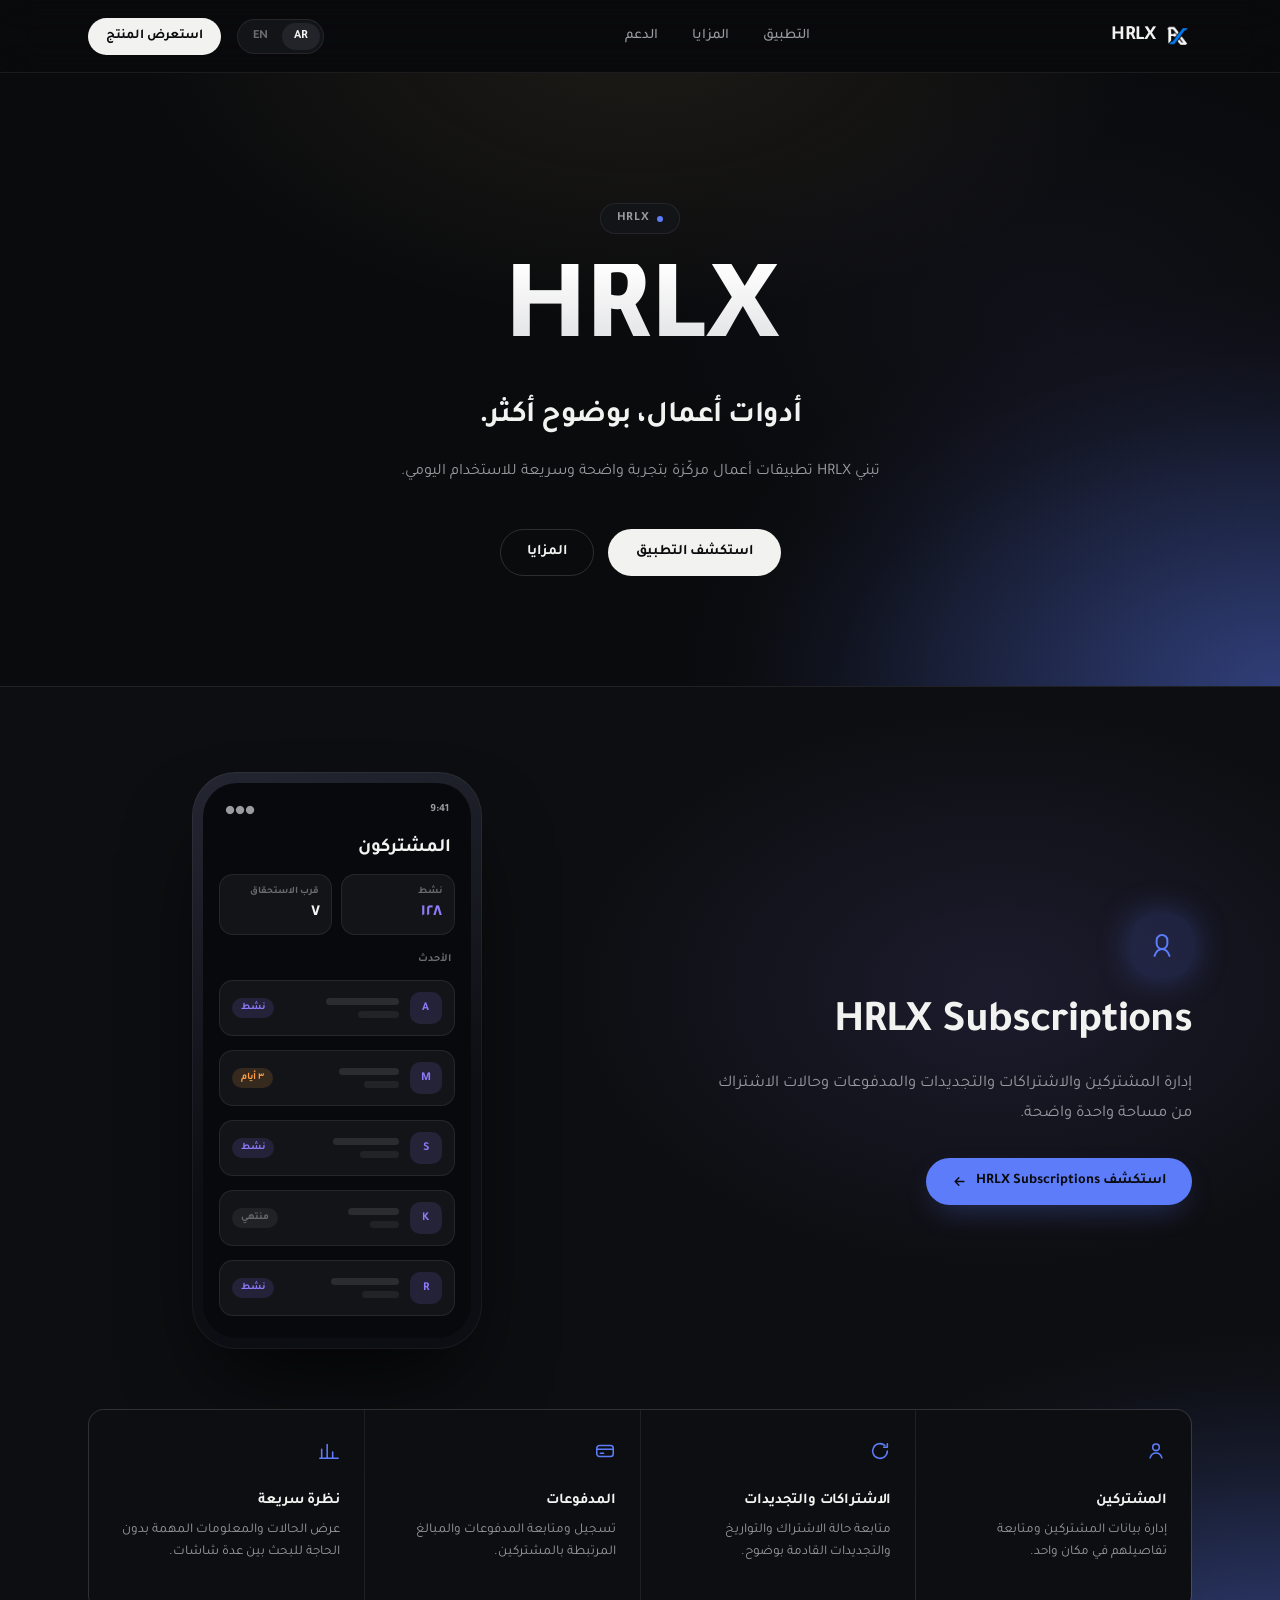
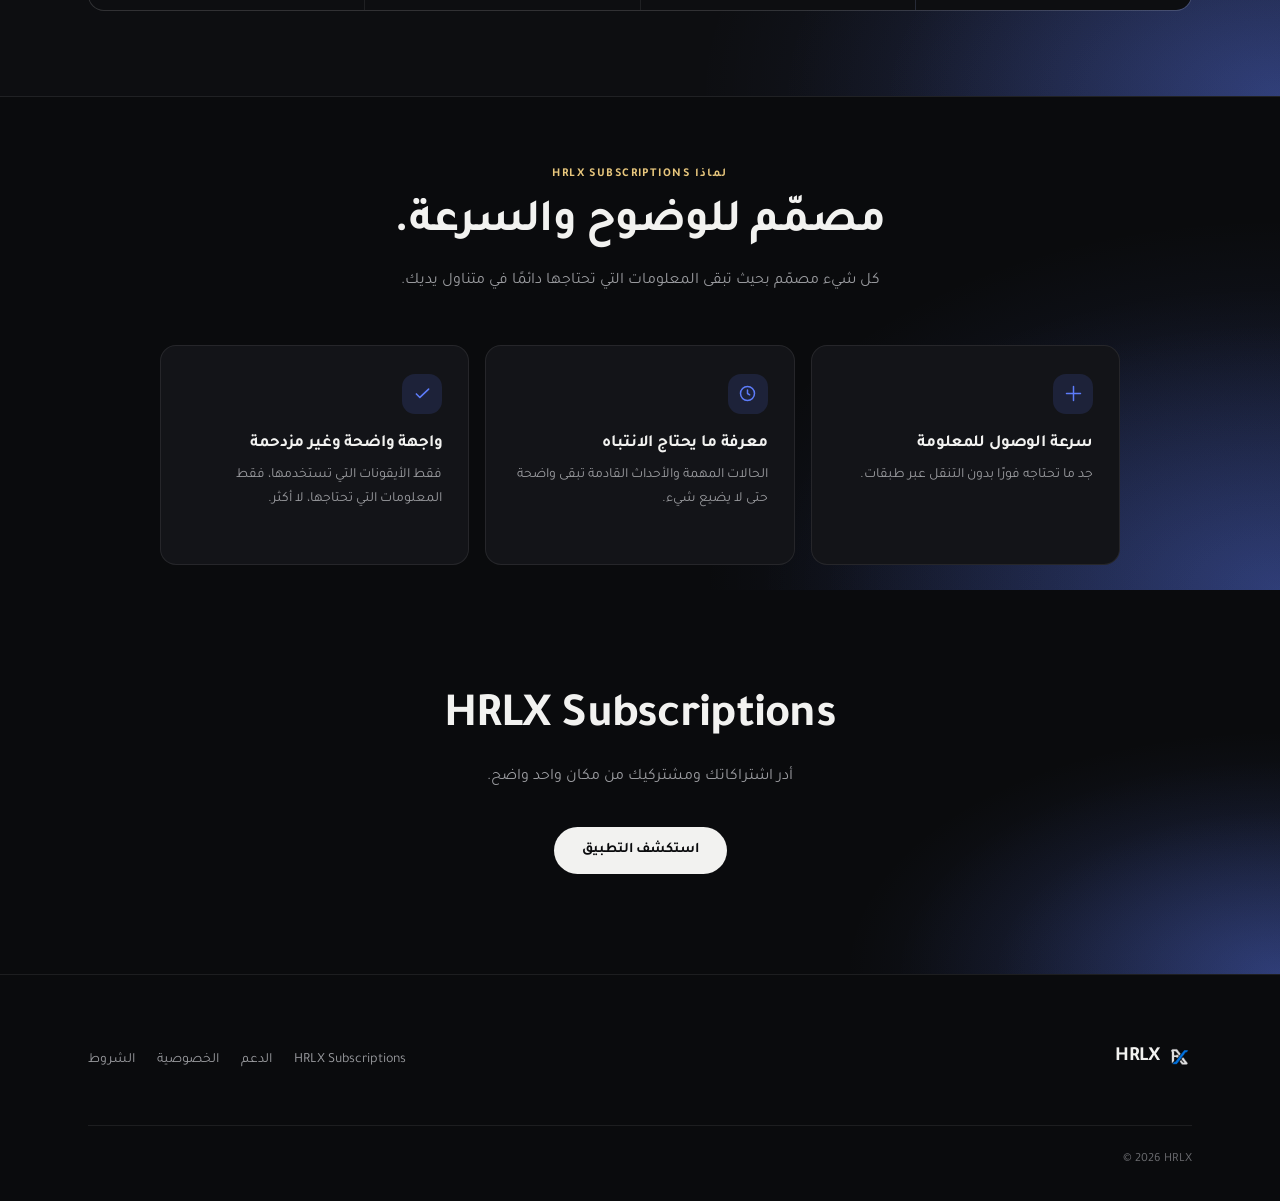
==== commit 231eb9f9: "Refine HRLX dynamic accent system" ====
--- a/index.html
+++ b/index.html
@@ -28,6 +28,9 @@
     --p-accent:#8B7CFA;
     --p-soft:rgba(139,124,250,.14);
     --p-glow:rgba(139,124,250,.35);
+    /* shared HRLX master accent — live-updated per frame by the color engine */
+    --hrlx-accent-rgb:139,124,250;
+    --hrlx-accent-color:rgb(139,124,250);
     --radius-lg:28px;
     --radius-md:16px;
     --ease:cubic-bezier(.22,.8,.28,1);
@@ -63,7 +66,7 @@
   }
   .nav-global-inner{ display:flex; align-items:center; justify-content:space-between; height:72px; }
   .brand-mark{
-    display:flex; align-items:center; gap:10px;
+    display:flex; align-items:center; gap:8px;
     font-family:'Space Grotesk',sans-serif;
     font-weight:700; font-size:20px; letter-spacing:-.01em;
   }
@@ -73,6 +76,14 @@
     background:var(--brand);
     box-shadow:0 0 12px rgba(232,199,125,.55);
   }
+  .brand-icon{
+    position:relative; width:28px; height:28px; flex-shrink:0; display:inline-block;
+  }
+  .brand-icon img{
+    position:absolute; inset:0; width:100%; height:100%;
+    display:block; object-fit:contain;
+  }
+  .footer-brand .brand-icon{ width:24px; height:24px; opacity:.9; }
   .nav-links{ display:flex; align-items:center; gap:34px; }
   .nav-links a{ font-size:14.5px; font-weight:500; color:var(--text-2); transition:color .2s ease; }
   .nav-links a:hover{ color:var(--text); }
@@ -254,10 +265,10 @@
   }
   .fp-icon{
     width:60px; height:60px; border-radius:18px;
-    background:var(--p-soft); color:var(--p-accent);
+    background:rgba(var(--hrlx-accent-rgb),.14); color:var(--hrlx-accent-color);
     display:flex; align-items:center; justify-content:center;
     margin-bottom:22px;
-    box-shadow:0 0 34px var(--p-glow);
+    box-shadow:0 0 34px rgba(var(--hrlx-accent-rgb),.35);
   }
   .fp-icon svg{ width:28px; height:28px; }
   .fp-lead h3{
@@ -271,10 +282,10 @@
   .fp-actions{ display:flex; gap:12px; flex-wrap:wrap; }
   .btn-product{
     display:inline-flex; align-items:center; gap:9px;
-    background:var(--p-accent); color:#0A0B0D;
+    background:var(--hrlx-accent-color); color:#0A0B0D;
     font-size:14.5px; font-weight:700;
     padding:15px 26px; border-radius:100px; border:none;
-    box-shadow:0 12px 30px -10px var(--p-glow);
+    box-shadow:0 12px 30px -10px rgba(var(--hrlx-accent-rgb),.35);
     transition:transform .16s ease, filter .2s ease;
   }
   .btn-product:hover{ transform:translateY(-1px); filter:brightness(1.08); }
@@ -325,7 +336,7 @@
   @media (max-width:480px){ .fp-features{ grid-template-columns:1fr; } }
   .fp-feature{ background:var(--bg-2); padding:30px 24px; transition:background .25s ease; display:flex; flex-direction:column; min-height:200px; }
   .fp-feature:hover{ background:var(--surface); }
-  .fp-feature .fi{ width:34px; height:34px; color:var(--p-accent); margin-bottom:16px; }
+  .fp-feature .fi{ width:34px; height:34px; color:var(--hrlx-accent-color); margin-bottom:16px; }
   .fp-feature .fi svg{ width:22px; height:22px; }
   .fp-feature h4{ font-size:15px; font-weight:700; margin:0 0 8px; letter-spacing:-.01em; line-height:1.35; }
   .fp-feature p{ font-size:13.5px; line-height:1.65; color:var(--text-2); margin:0; flex-grow:1; }
@@ -349,7 +360,7 @@
   .benefit-icon{
     width:40px; height:40px; border-radius:13px;
     display:flex; align-items:center; justify-content:center;
-    color:var(--p-accent); background:var(--p-soft);
+    color:var(--hrlx-accent-color); background:rgba(var(--hrlx-accent-rgb),.14);
     margin-bottom:18px; flex-shrink:0;
   }
   .benefit-icon svg{ width:21px; height:21px; }
@@ -360,10 +371,6 @@
 
   /* ============ CTA ============ */
   .cta-final{ text-align:center; padding:100px 0; position:relative; overflow:hidden; }
-  .cta-final::before{
-    content:''; position:absolute; inset:0; pointer-events:none;
-    background:radial-gradient(ellipse 720px 400px at 50% 50%, rgba(232,199,125,.07), transparent 65%);
-  }
   .cta-final h2{
     font-family:'Space Grotesk',sans-serif;
     font-size:clamp(30px,4.6vw,48px); font-weight:700; letter-spacing:-.025em;
@@ -373,6 +380,7 @@
   .cta-final p{ font-size:16px; color:var(--text-2); margin:0 0 36px; position:relative; }
   [dir="rtl"] .cta-final p{ line-height:1.75; }
   .cta-final .hero-actions{ position:relative; }
+  .cta-final > .wrap{ position:relative; z-index:1; }
 
   /* ============ FOOTER ============ */
   footer{ border-top:1px solid var(--border); padding:70px 0 34px; }
@@ -398,9 +406,78 @@
   .footer-bottom .copyright{ display:inline-block; }
   .footer-bottom .fb-links{ display:flex; gap:20px; }
 
+  /* ============ LIQUID GLASS AMBIENT BACKGROUNDS ============ */
+  @keyframes drift-1{
+    0%{ background-position:0% 0%; }
+    25%{ background-position:40% 30%; }
+    50%{ background-position:30% 60%; }
+    75%{ background-position:-20% 40%; }
+    100%{ background-position:0% 0%; }
+  }
+  @keyframes drift-2{
+    0%{ background-position:100% 100%; }
+    25%{ background-position:50% 70%; }
+    50%{ background-position:60% 20%; }
+    75%{ background-position:110% 50%; }
+    100%{ background-position:100% 100%; }
+  }
+  @keyframes drift-3{
+    0%{ background-position:50% 50%; }
+    25%{ background-position:20% 80%; }
+    50%{ background-position:80% 40%; }
+    75%{ background-position:30% 10%; }
+    100%{ background-position:50% 50%; }
+  }
+
+  /* Persistent ambient blob elements for continuous spatial motion + color interpolation */
+  .ambient-blob{
+    position:absolute; inset:0; pointer-events:none; z-index:0;
+    background-size:200% 200%;
+    will-change:background-color;
+  }
+
+  .hero, .featured, .benefits, .cta-final{ position:relative; }
+  .hero-inner, .featured-inner, .benefits > .wrap, .cta-final > .wrap{ position:relative; z-index:1; }
+
+  /* Hero section blobs */
+  .hero .ambient-blob:nth-child(1){
+    animation:drift-1 23s ease-in-out infinite;
+  }
+  .hero .ambient-blob:nth-child(2){
+    animation:drift-2 31s ease-in-out infinite;
+  }
+
+  /* Featured section blobs */
+  .featured .ambient-blob:nth-child(1){
+    animation:drift-2 27s ease-in-out infinite;
+  }
+  .featured .ambient-blob:nth-child(2){
+    animation:drift-3 37s ease-in-out infinite;
+  }
+
+  /* Benefits section blobs */
+  .benefits .ambient-blob:nth-child(1){
+    animation:drift-3 29s ease-in-out infinite;
+  }
+  .benefits .ambient-blob:nth-child(2){
+    animation:drift-1 25s ease-in-out infinite;
+  }
+
+  /* CTA section blobs */
+  .cta-final .ambient-blob:nth-child(1){
+    animation:drift-1 26s ease-in-out infinite;
+  }
+  .cta-final .ambient-blob:nth-child(2){
+    animation:drift-3 34s ease-in-out infinite;
+  }
+
   @media (prefers-reduced-motion:reduce){
     html{ scroll-behavior:auto; }
     .reveal{ transition:none; opacity:1; transform:none; }
+    .ambient-blob{
+      animation:none;
+      background-image:radial-gradient(ellipse 900px 580px, rgba(139,124,250,.12), transparent 68%) !important;
+    }
   }
 </style>
 </head>
@@ -409,7 +486,7 @@
 <!-- ============ GLOBAL NAVBAR ============ -->
 <header class="nav-global">
   <div class="wrap nav-global-inner">
-    <a href="#top" class="brand-mark"><span class="dot"></span>HRLX</a>
+    <a href="#top" class="brand-mark"><span class="brand-icon"><img class="icon-a" src="assets/images/brand/hrlx-purple.png" alt="HRLX"><img class="icon-b" src="assets/images/brand/hrlx-blue.png" alt="" style="opacity:0"></span>HRLX</a>
     <nav class="nav-links">
       <a href="/subscriptions" data-i18n="nav.product">App</a>
       <a href="#about" data-i18n="nav.features">Features</a>
@@ -428,7 +505,7 @@
 
 <div class="mobile-menu" id="mobileMenu">
   <div class="mobile-menu-head">
-    <a href="#top" class="brand-mark"><span class="dot"></span>HRLX</a>
+    <a href="#top" class="brand-mark"><span class="brand-icon"><img class="icon-a" src="assets/images/brand/hrlx-purple.png" alt="HRLX"><img class="icon-b" src="assets/images/brand/hrlx-blue.png" alt="" style="opacity:0"></span>HRLX</a>
     <button class="mobile-menu-close" id="mobileMenuClose" aria-label="Close">&times;</button>
   </div>
   <a href="/subscriptions" data-i18n="nav.product">App</a>
@@ -444,6 +521,8 @@
 <main id="top">
   <!-- ============ HERO ============ -->
   <section class="hero">
+    <div class="ambient-blob" style="background-image:radial-gradient(ellipse 920px 620px, rgba(139,124,250,.18), transparent 65%),radial-gradient(ellipse 760px 480px, rgba(139,124,250,.18), transparent 70%)"></div>
+    <div class="ambient-blob" style="background-image:radial-gradient(ellipse 620px 380px, rgba(139,124,250,.18), transparent 72%)"></div>
     <div class="wrap hero-inner">
       <span class="hero-eyebrow"><span class="d"></span><span data-i18n="hero.eyebrow">HRLX</span></span>
       <h1 class="disp">HRLX</h1>
@@ -458,6 +537,8 @@
 
   <!-- ============ FEATURED PRODUCT ============ -->
   <section class="section featured" id="product">
+    <div class="ambient-blob" style="background-image:radial-gradient(ellipse 880px 560px, rgba(139,124,250,.18), transparent 66%),radial-gradient(ellipse 700px 450px, rgba(139,124,250,.18), transparent 71%)"></div>
+    <div class="ambient-blob" style="background-image:radial-gradient(ellipse 580px 340px, rgba(139,124,250,.18), transparent 68%)"></div>
     <div class="wrap featured-inner">
       <div class="fp-lead reveal">
         <div>
@@ -521,6 +602,8 @@
 
   <!-- ============ USER BENEFITS ============ -->
   <section class="benefits" id="about">
+    <div class="ambient-blob" style="background-image:radial-gradient(ellipse 900px 580px, rgba(139,124,250,.18), transparent 64%),radial-gradient(ellipse 720px 420px, rgba(139,124,250,.18), transparent 72%)"></div>
+    <div class="ambient-blob" style="background-image:radial-gradient(ellipse 650px 380px, rgba(139,124,250,.18), transparent 70%)"></div>
     <div class="wrap">
       <div class="section-head reveal">
         <div class="section-eyebrow" data-i18n="benefits.eyebrow">Why HRLX Subscriptions</div>
@@ -558,6 +641,8 @@
 
   <!-- ============ CTA ============ -->
   <section class="cta-final">
+    <div class="ambient-blob" style="background-image:radial-gradient(ellipse 680px 380px, rgba(139,124,250,.18), transparent 64%),radial-gradient(ellipse 540px 300px, rgba(139,124,250,.18), transparent 71%)"></div>
+    <div class="ambient-blob" style="background-image:radial-gradient(ellipse 420px 240px, rgba(139,124,250,.18), transparent 68%)"></div>
     <div class="wrap">
       <h2 class="disp reveal" data-i18n="cta.title">HRLX Subscriptions</h2>
       <p class="reveal" data-i18n="cta.desc">Manage your subscriptions and subscribers from one clear place.</p>
@@ -573,7 +658,7 @@
   <div class="wrap">
     <div class="footer-top">
       <div class="footer-brand">
-        <div class="brand-mark"><span class="dot"></span>HRLX</div>
+        <div class="brand-mark"><span class="brand-icon"><img class="icon-a" src="assets/images/brand/hrlx-purple.png" alt="HRLX"><img class="icon-b" src="assets/images/brand/hrlx-blue.png" alt="" style="opacity:0"></span>HRLX</div>
       </div>
 
       <div class="footer-links">
@@ -716,6 +801,109 @@
   document.getElementById('mobileMenuClose').addEventListener('click', ()=>{ mm.classList.remove('open'); document.getElementById('hamburgerBtn').setAttribute('aria-expanded','false'); });
   mm.querySelectorAll('a').forEach(a=> a.addEventListener('click', ()=>{ mm.classList.remove('open'); document.getElementById('hamburgerBtn').setAttribute('aria-expanded','false'); }));
 
+  /* ============ MASTER HRLX COLOR ENGINE ============
+     ONE source of truth: currentColorIndex, nextColorIndex, transitionProgress.
+     Icon crossfade, badge dot, and ambient blobs all read these same values
+     on every animation frame. No independent timers, no discrete color swaps. */
+  const HRLX_COLORS = [
+    { img:'assets/images/brand/hrlx-purple.png', rgb:[139,124,250] },
+    { img:'assets/images/brand/hrlx-blue.png', rgb:[91,124,250] },
+    { img:'assets/images/brand/hrlx-cyan.png', rgb:[77,191,250] },
+    { img:'assets/images/brand/hrlx-green.png', rgb:[77,184,127] },
+    { img:'assets/images/brand/hrlx-pink.png', rgb:[250,77,216] },
+    { img:'assets/images/brand/hrlx-red.png', rgb:[250,77,77] },
+    { img:'assets/images/brand/hrlx-orange.png', rgb:[250,139,77] },
+    { img:'assets/images/brand/hrlx-gold.png', rgb:[232,199,125] }
+  ];
+
+  HRLX_COLORS.forEach(c=>{ const img = new Image(); img.src = c.img; });
+
+  const prefersReducedMotion = window.matchMedia('(prefers-reduced-motion: reduce)').matches;
+
+  function interpolateRGB(rgb1, rgb2, progress){
+    return [
+      Math.round(rgb1[0] + (rgb2[0] - rgb1[0]) * progress),
+      Math.round(rgb1[1] + (rgb2[1] - rgb1[1]) * progress),
+      Math.round(rgb1[2] + (rgb2[2] - rgb1[2]) * progress)
+    ];
+  }
+
+  const HRLX_CYCLE_MS = 8500; /* duration of one color-to-color transition */
+  let hrlxCurrentIndex = 0;
+  let hrlxNextIndex = 1;
+  let hrlxProgress = 0;
+
+  const hrlxAmbientBlobs = document.querySelectorAll('.ambient-blob');
+  const hrlxBrandIcons = document.querySelectorAll('.brand-icon');
+  const hrlxBadgeDot = document.querySelector('.hero-eyebrow .d');
+  const hrlxRoot = document.documentElement;
+
+  /* Single render function driven purely by the master state above */
+  function renderHRLXFrame(){
+    const current = HRLX_COLORS[hrlxCurrentIndex];
+    const next = HRLX_COLORS[hrlxNextIndex];
+    const [r,g,b] = interpolateRGB(current.rgb, next.rgb, hrlxProgress);
+
+    /* Persistent blobs: only the color changes, position/animation untouched */
+    const blobColor = `rgba(${r},${g},${b},.18)`;
+    hrlxAmbientBlobs.forEach(blob=>{
+      const bgImage = blob.getAttribute('style').match(/background-image:[^;]+/)[0];
+      const updated = bgImage.replace(/rgba\([^)]+\)/g, blobColor);
+      blob.style.backgroundImage = updated.replace('background-image:', '');
+    });
+
+    if(hrlxBadgeDot) hrlxBadgeDot.style.backgroundColor = `rgb(${r},${g},${b})`;
+
+    /* Shared accent exposed as CSS vars for the selected accent icons (fp-icon, fp-feature .fi, benefit-icon) */
+    hrlxRoot.style.setProperty('--hrlx-accent-rgb', `${r},${g},${b}`);
+    hrlxRoot.style.setProperty('--hrlx-accent-color', `rgb(${r},${g},${b})`);
+
+    /* Icon crossfade: current/next PNG opacity from the exact same progress value */
+    hrlxBrandIcons.forEach(wrap=>{
+      const imgA = wrap.querySelector('.icon-a');
+      const imgB = wrap.querySelector('.icon-b');
+      if(imgA.dataset.idx !== String(hrlxCurrentIndex)){ imgA.src = current.img; imgA.dataset.idx = hrlxCurrentIndex; }
+      if(imgB.dataset.idx !== String(hrlxNextIndex)){ imgB.src = next.img; imgB.dataset.idx = hrlxNextIndex; }
+      imgA.style.opacity = 1 - hrlxProgress;
+      imgB.style.opacity = hrlxProgress;
+    });
+  }
+
+  /* Single continuous animation clock anchored to wall-clock time so every
+     page/tab renders the exact same color phase; no setInterval/setTimeout chains */
+  function hrlxMasterTick(){
+    const elapsed = Date.now();
+    const cycleCount = Math.floor(elapsed / HRLX_CYCLE_MS);
+    const cyclePos = elapsed - cycleCount * HRLX_CYCLE_MS;
+
+    hrlxCurrentIndex = cycleCount % HRLX_COLORS.length;
+    hrlxNextIndex = (hrlxCurrentIndex + 1) % HRLX_COLORS.length;
+    /* continuous eased progress 0→1, no hold+cut */
+    hrlxProgress = (1 - Math.cos(Math.PI * cyclePos / HRLX_CYCLE_MS)) / 2;
+
+    renderHRLXFrame();
+    requestAnimationFrame(hrlxMasterTick);
+  }
+
+  if(!prefersReducedMotion){
+    requestAnimationFrame(hrlxMasterTick);
+  } else {
+    /* reduced motion: static default purple, no spatial motion, no color progression */
+    const purple = HRLX_COLORS[0];
+    hrlxAmbientBlobs.forEach(blob=>{
+      blob.style.background = 'radial-gradient(ellipse 900px 580px, rgba(139,124,250,.12), transparent 68%)';
+    });
+    if(hrlxBadgeDot) hrlxBadgeDot.style.backgroundColor = `rgb(${purple.rgb[0]},${purple.rgb[1]},${purple.rgb[2]})`;
+    hrlxRoot.style.setProperty('--hrlx-accent-rgb', purple.rgb.join(','));
+    hrlxRoot.style.setProperty('--hrlx-accent-color', `rgb(${purple.rgb[0]},${purple.rgb[1]},${purple.rgb[2]})`);
+    hrlxBrandIcons.forEach(wrap=>{
+      const imgA = wrap.querySelector('.icon-a');
+      const imgB = wrap.querySelector('.icon-b');
+      imgA.src = purple.img; imgA.style.opacity = 1;
+      imgB.style.opacity = 0;
+    });
+  }
+
   const io = new IntersectionObserver(entries=>{
     entries.forEach(e=>{ if(e.isIntersecting){ e.target.classList.add('in'); io.unobserve(e.target); } });
   }, { threshold:.14 });
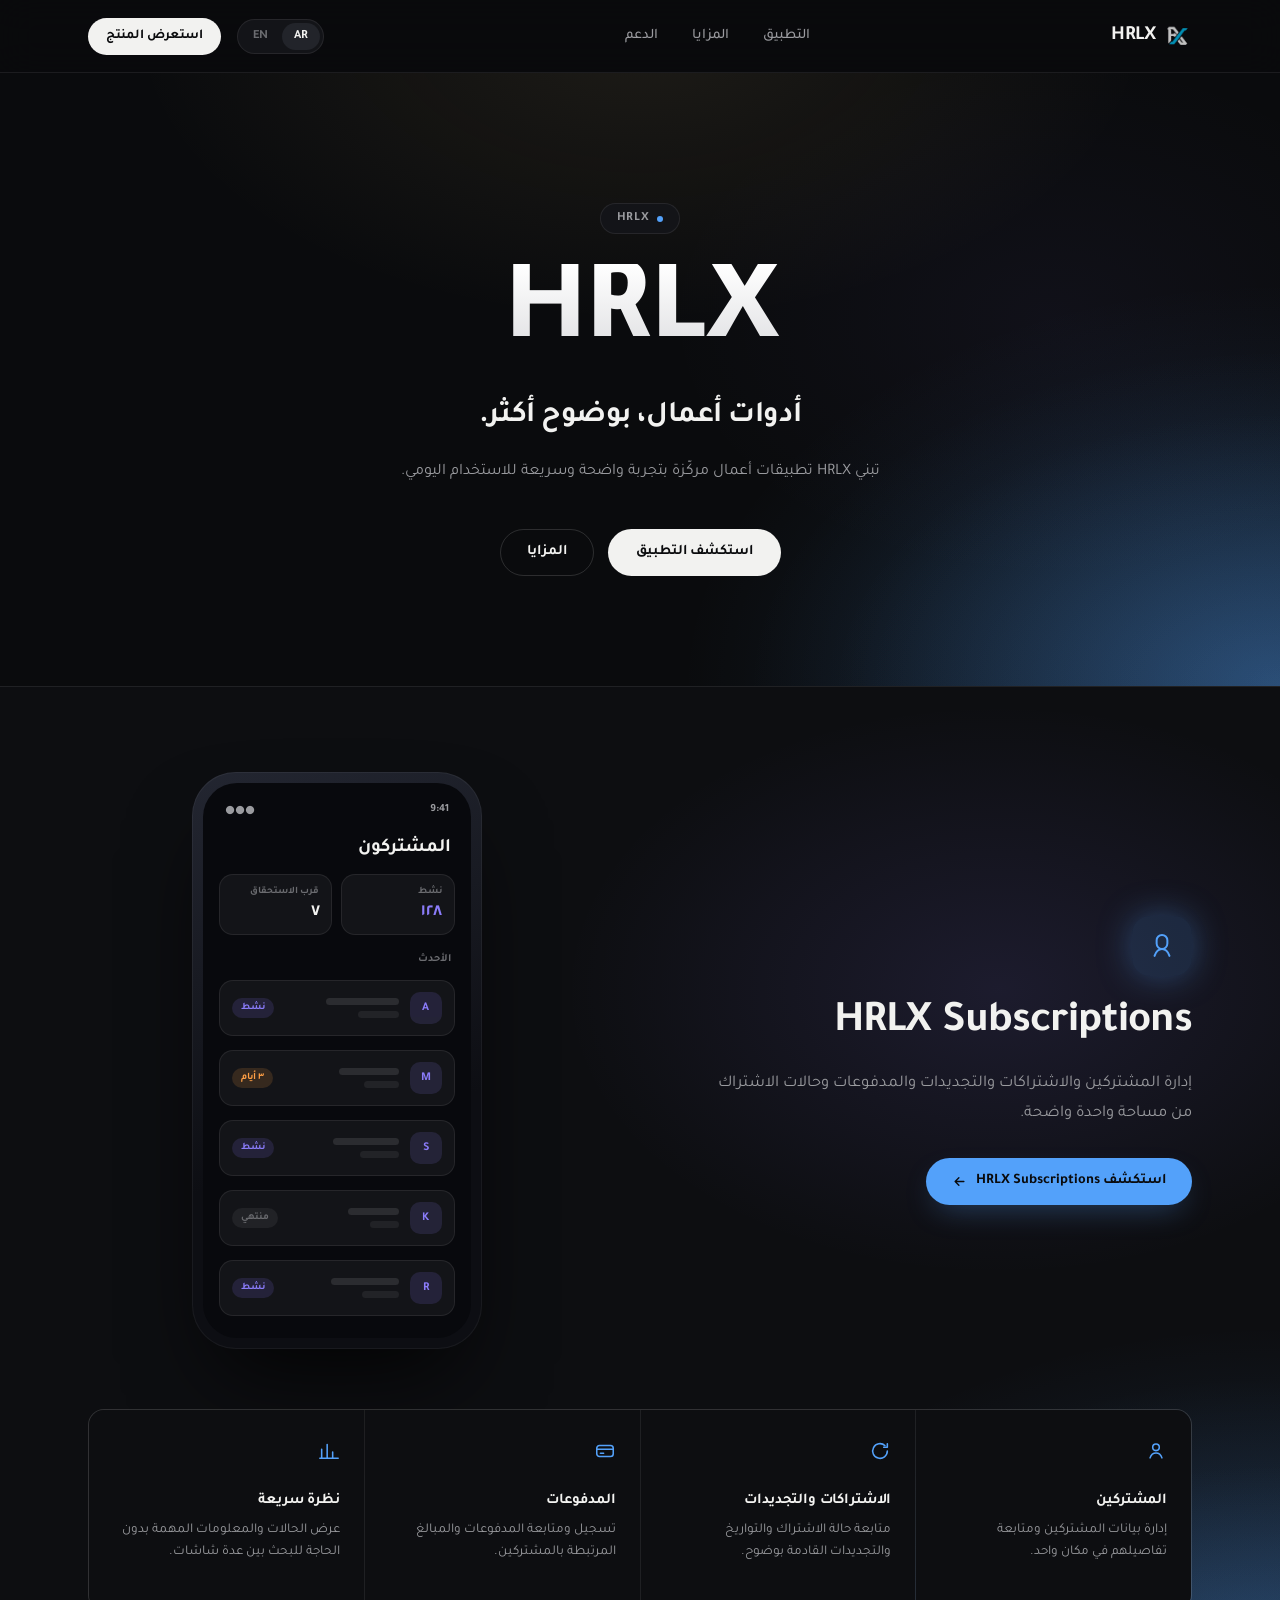
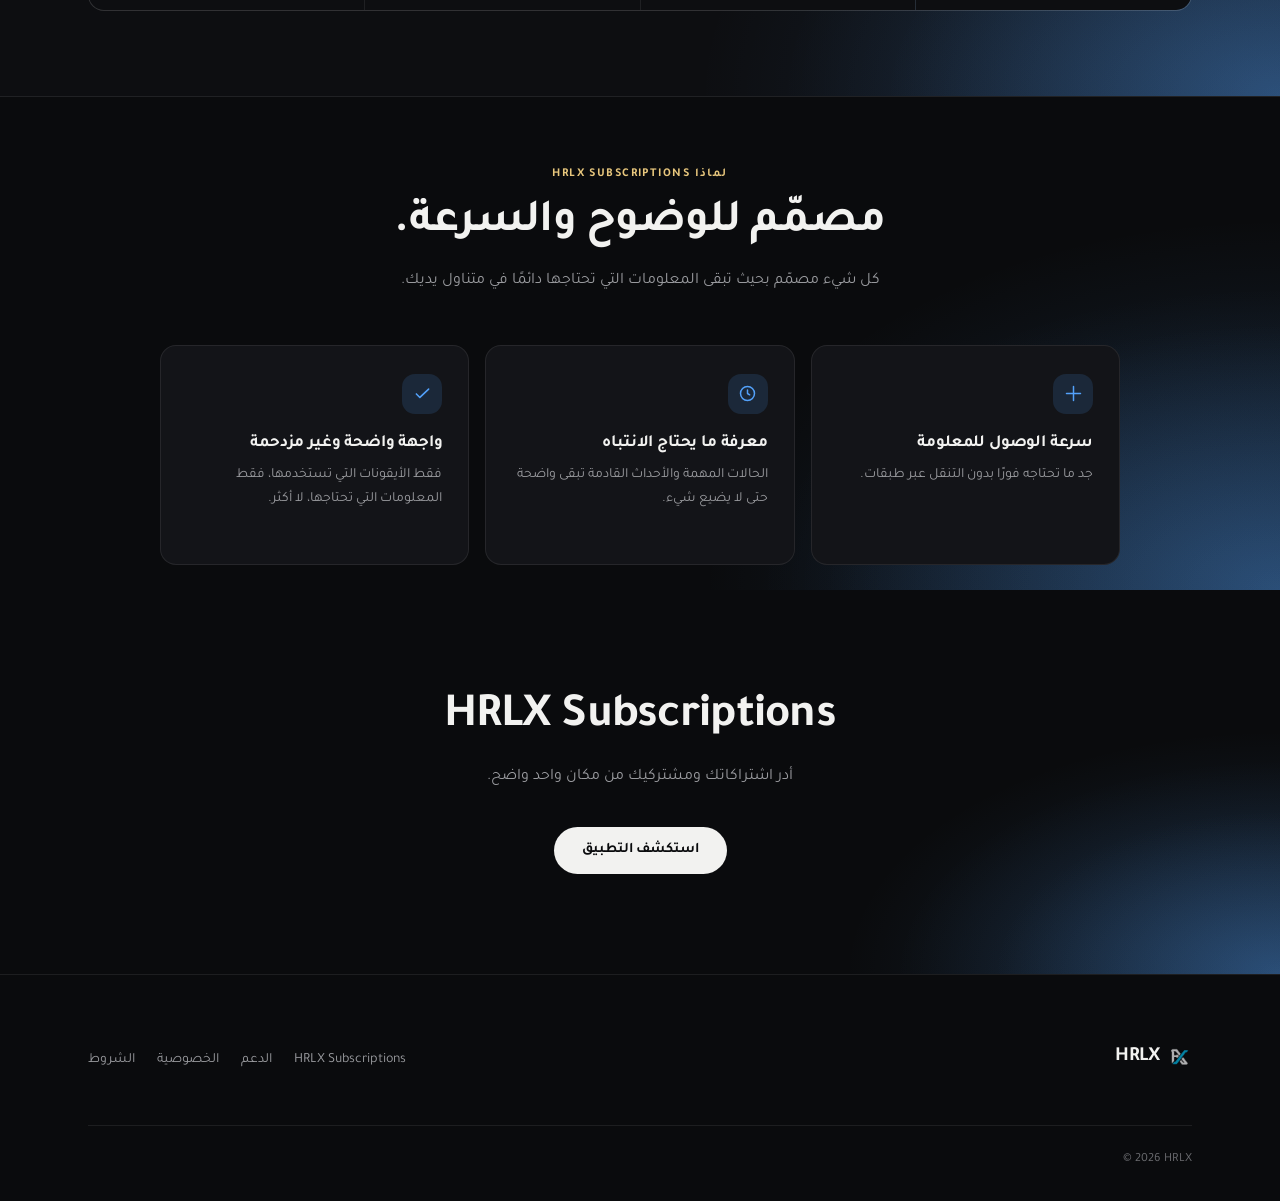
==== commit c2439bb2: "Refine HRLX iPhone responsive layout" ====
--- a/index.html
+++ b/index.html
@@ -469,6 +469,75 @@
   }
   .cta-final .ambient-blob:nth-child(2){
     animation:drift-3 34s ease-in-out infinite;
+  }
+
+  /* ============ IPHONE PORTRAIT REFINEMENTS ============ */
+  @media (max-width:600px) and (orientation:portrait){
+    .wrap{ padding-inline:18px; }
+
+    .nav-global-inner{ height:62px; }
+    .brand-mark{ gap:7px; font-size:19px; }
+    .brand-icon{ width:26px; height:26px; }
+    .nav-right{ gap:8px; }
+    .lang-switch{ padding:2px; }
+    .lang-switch button{ padding:5px 10px; font-size:12px; }
+    .hamburger{ padding:7px; }
+
+    .hero{ padding:78px 0 54px; }
+    .hero-eyebrow{ margin-bottom:22px; padding:6px 14px; }
+    .hero h1{ font-size:clamp(52px,15vw,64px); margin-bottom:16px; }
+    .hero .tagline{ font-size:clamp(20px,6vw,25px); max-width:340px; margin-bottom:14px; line-height:1.35; }
+    .hero .desc{ font-size:15px; line-height:1.7; max-width:330px; margin-bottom:30px; }
+    [dir="rtl"] .hero .desc{ line-height:1.8; }
+    .hero-actions{ gap:10px; }
+    .btn-primary{ padding:13px 20px; font-size:14px; }
+    .btn-secondary{ padding:12px 19px; font-size:14px; }
+
+    .section{ padding:60px 0; }
+    .featured.section{ padding:44px 0 56px; }
+    .fp-lead{ gap:24px; margin-bottom:34px; }
+    .fp-icon{ width:56px; height:56px; margin-bottom:18px; }
+    .fp-lead h3{ font-size:clamp(29px,8.4vw,35px); margin-bottom:10px; }
+    .fp-lead > div > p{ font-size:15.5px; line-height:1.7; max-width:340px; margin-bottom:16px; }
+    [dir="rtl"] .fp-lead > div > p{ line-height:1.8; }
+    .btn-product{ width:100%; justify-content:center; padding:14px 18px; }
+    .phone{ width:clamp(248px,72vw,280px); border-radius:40px; padding:10px; }
+    .phone-screen{ border-radius:31px; min-height:460px; padding:16px 14px 20px; gap:12px; }
+    .fp-feature{ min-height:0; padding:18px 18px; }
+    .fp-feature .fi{ margin-bottom:9px; }
+    .fp-feature h4{ margin-bottom:5px; }
+    .fp-feature p{ line-height:1.58; }
+
+    .benefits{ padding:54px 0 18px; }
+    .section-head{ margin-bottom:34px; }
+    .section-head h2{ font-size:clamp(29px,8vw,35px); margin-bottom:11px; }
+    .section-head p{ font-size:15px; line-height:1.65; }
+    [dir="rtl"] .section-head p{ line-height:1.75; }
+    .benefits-grid{ gap:12px; }
+    .benefit{ min-height:0; padding:22px 20px; }
+    .benefit-icon{ margin-bottom:13px; }
+    .benefit h4{ margin-bottom:6px; }
+    .benefit p{ line-height:1.65; }
+
+    .cta-final{ padding:68px 0; }
+    .cta-final h2{ font-size:clamp(29px,8vw,36px); margin-bottom:12px; }
+    .cta-final p{ font-size:15px; line-height:1.65; margin:0 auto 27px; max-width:320px; }
+    [dir="rtl"] .cta-final p{ line-height:1.75; }
+
+    footer{ padding:40px 0 22px; }
+    .footer-top{ gap:22px; margin-bottom:28px; }
+    .footer-brand .brand-mark{ margin-bottom:0; }
+    .footer-links{ gap:8px 18px; }
+    .footer-links a{ padding:4px 0; }
+    .footer-bottom{ padding-top:18px; }
+
+    .ambient-blob{ background-size:148% 148%; }
+    .hero .ambient-blob:nth-child(1), .featured .ambient-blob:nth-child(1), .benefits .ambient-blob:nth-child(1), .cta-final .ambient-blob:nth-child(1){
+      background-size:136% 136%; opacity:.7;
+    }
+    .hero .ambient-blob:nth-child(2), .featured .ambient-blob:nth-child(2), .benefits .ambient-blob:nth-child(2), .cta-final .ambient-blob:nth-child(2){
+      opacity:.56;
+    }
   }
 
   @media (prefers-reduced-motion:reduce){
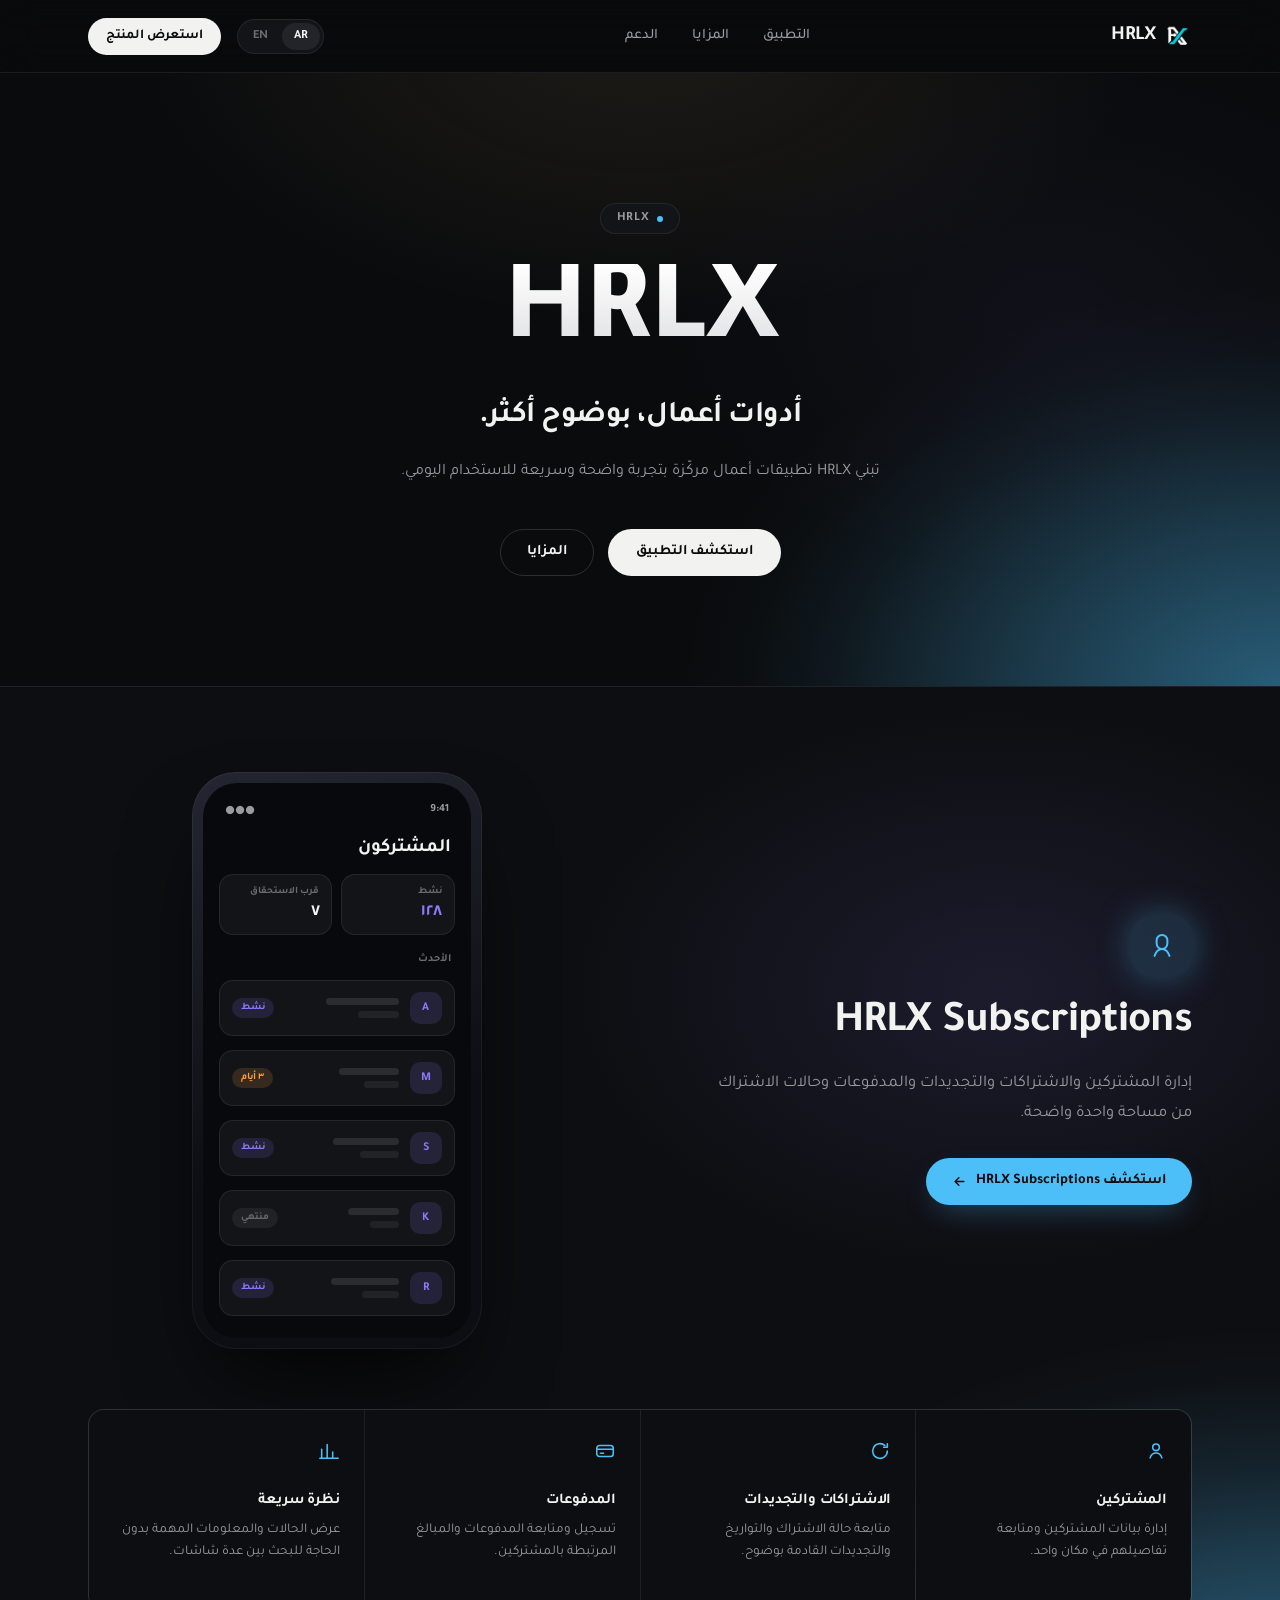
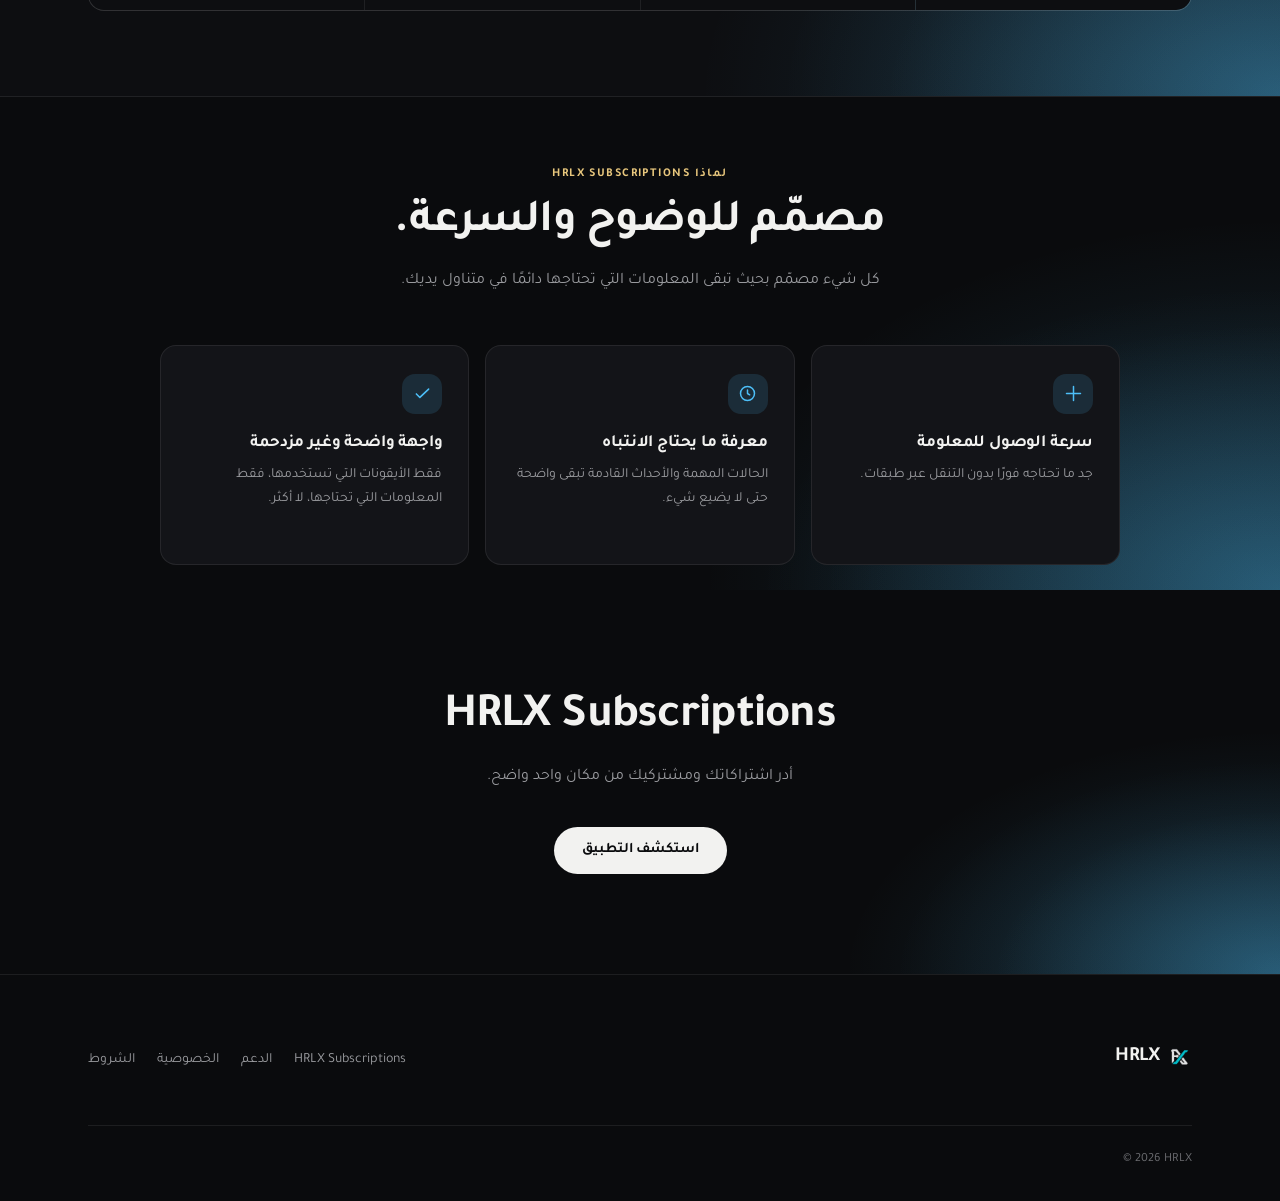
==== commit e504f771: "Add subscriptions features and AI product story" ====
--- a/index.html
+++ b/index.html
@@ -557,7 +557,7 @@
   <div class="wrap nav-global-inner">
     <a href="#top" class="brand-mark"><span class="brand-icon"><img class="icon-a" src="assets/images/brand/hrlx-purple.png" alt="HRLX"><img class="icon-b" src="assets/images/brand/hrlx-blue.png" alt="" style="opacity:0"></span>HRLX</a>
     <nav class="nav-links">
-      <a href="/subscriptions" data-i18n="nav.product">App</a>
+      <a href="/subscriptions/" data-i18n="nav.product">App</a>
       <a href="#about" data-i18n="nav.features">Features</a>
       <a href="/support" data-i18n="nav.support">Support</a>
     </nav>
@@ -577,7 +577,7 @@
     <a href="#top" class="brand-mark"><span class="brand-icon"><img class="icon-a" src="assets/images/brand/hrlx-purple.png" alt="HRLX"><img class="icon-b" src="assets/images/brand/hrlx-blue.png" alt="" style="opacity:0"></span>HRLX</a>
     <button class="mobile-menu-close" id="mobileMenuClose" aria-label="Close">&times;</button>
   </div>
-  <a href="/subscriptions" data-i18n="nav.product">App</a>
+  <a href="/subscriptions/" data-i18n="nav.product">App</a>
   <a href="#about" data-i18n="nav.features">Features</a>
   <a href="/support" data-i18n="nav.support">Support</a>
 </div>
@@ -598,7 +598,7 @@
       <p class="tagline" data-i18n="hero.tagline">Business tools, made clearer.</p>
       <p class="desc" data-i18n="hero.desc">HRLX builds focused business apps with a clear, fast experience designed for everyday use.</p>
       <div class="hero-actions">
-        <a href="/subscriptions" class="btn-primary" data-i18n="hero.cta1">Explore the app</a>
+        <a href="/subscriptions/" class="btn-primary" data-i18n="hero.cta1">Explore the app</a>
         <a href="#about" class="btn-secondary" data-i18n="hero.cta2">Features</a>
       </div>
     </div>
@@ -617,7 +617,7 @@
           <h3 class="disp">HRLX Subscriptions</h3>
           <p data-i18n="fp.desc">Manage subscribers, subscriptions, renewals, payments, and subscription status from one clear workspace.</p>
           <div class="fp-actions">
-            <a href="/subscriptions" class="btn-product">
+            <a href="/subscriptions/" class="btn-product">
               <span data-i18n="fp.cta">Explore HRLX Subscriptions</span>
               <svg viewBox="0 0 24 24" fill="none"><path d="M5 12h14M13 6l6 6-6 6" stroke="currentColor" stroke-width="2.2" stroke-linecap="round" stroke-linejoin="round"/></svg>
             </a>
@@ -716,7 +716,7 @@
       <h2 class="disp reveal" data-i18n="cta.title">HRLX Subscriptions</h2>
       <p class="reveal" data-i18n="cta.desc">Manage your subscriptions and subscribers from one clear place.</p>
       <div class="hero-actions reveal">
-        <a href="/subscriptions" class="btn-primary" data-i18n="cta.cta">Explore the app</a>
+        <a href="/subscriptions/" class="btn-primary" data-i18n="cta.cta">Explore the app</a>
       </div>
     </div>
   </section>
@@ -731,7 +731,7 @@
       </div>
 
       <div class="footer-links">
-        <a href="/subscriptions" data-i18n="footer.subs">HRLX Subscriptions</a>
+        <a href="/subscriptions/" data-i18n="footer.subs">HRLX Subscriptions</a>
         <a href="/support" data-i18n="nav.support">Support</a>
         <a href="/privacy" data-i18n="footer.privacy">Privacy</a>
         <a href="/terms" data-i18n="footer.terms">Terms</a>
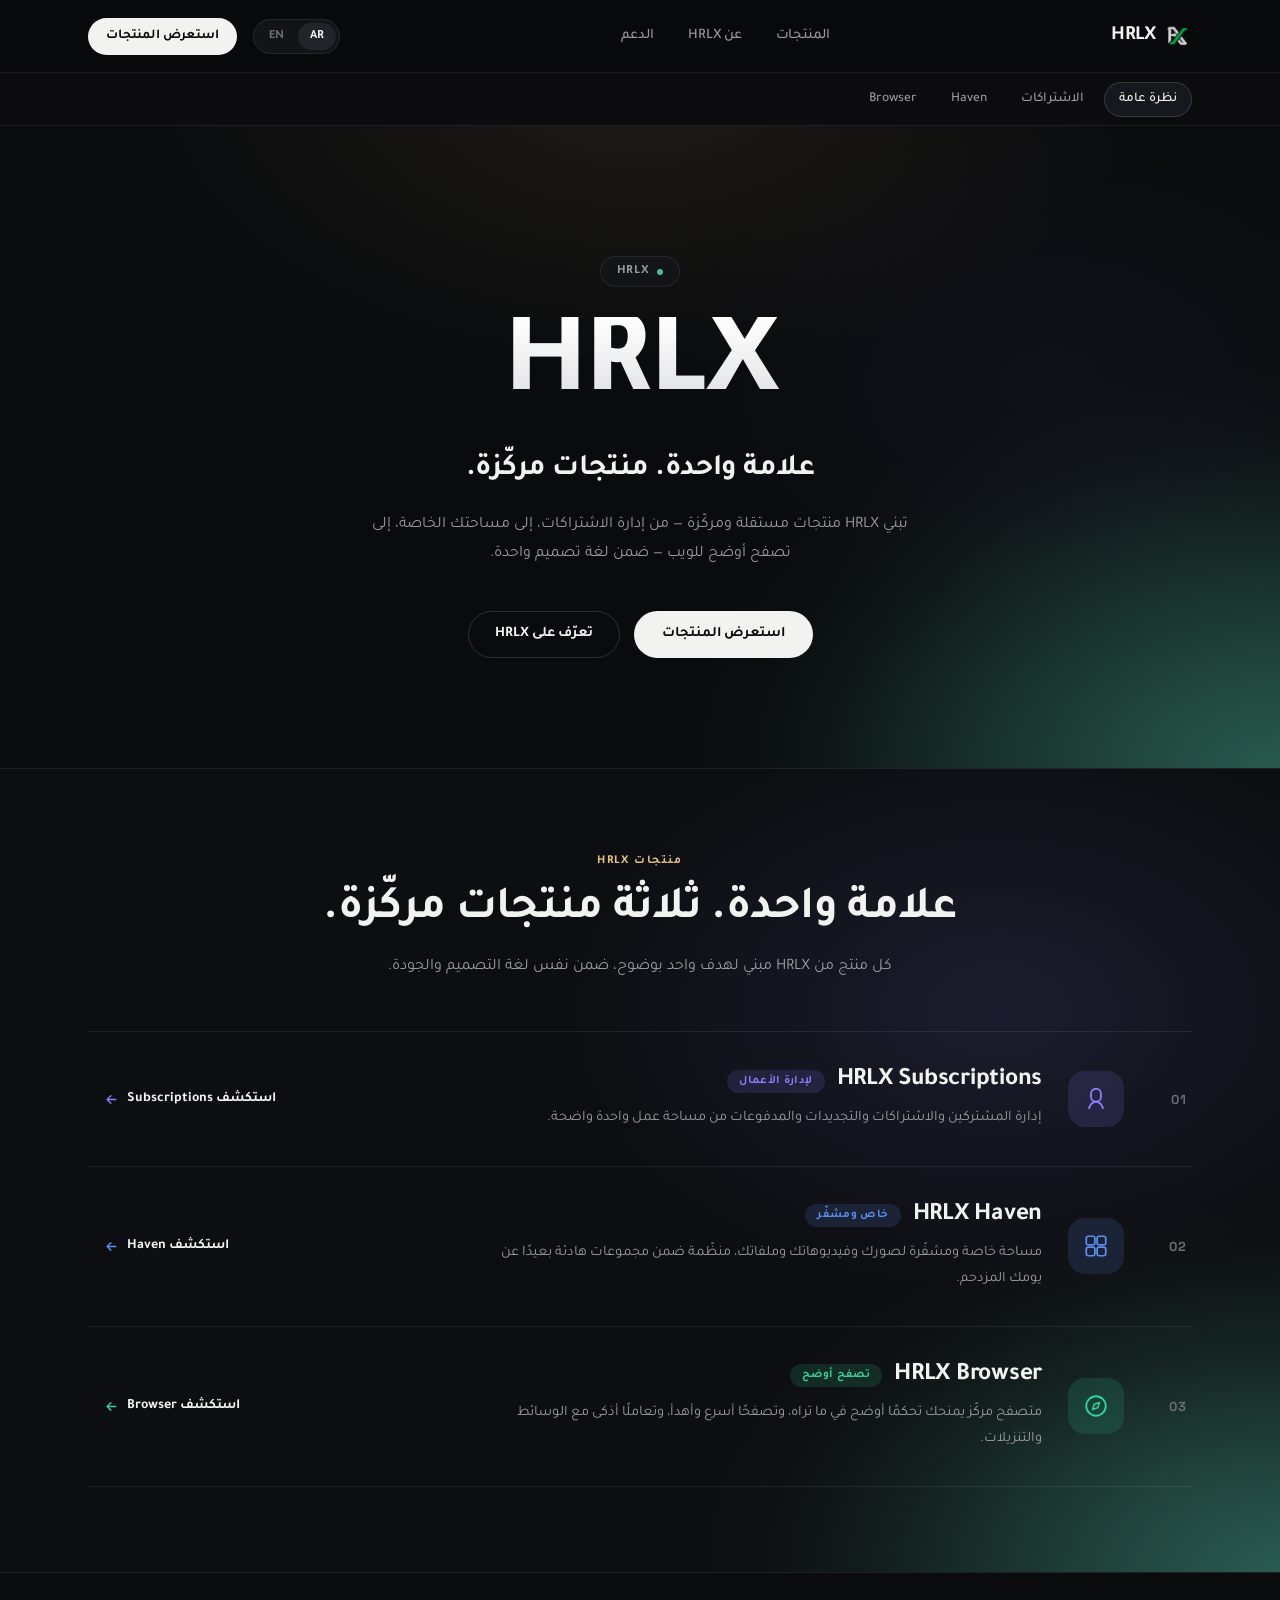
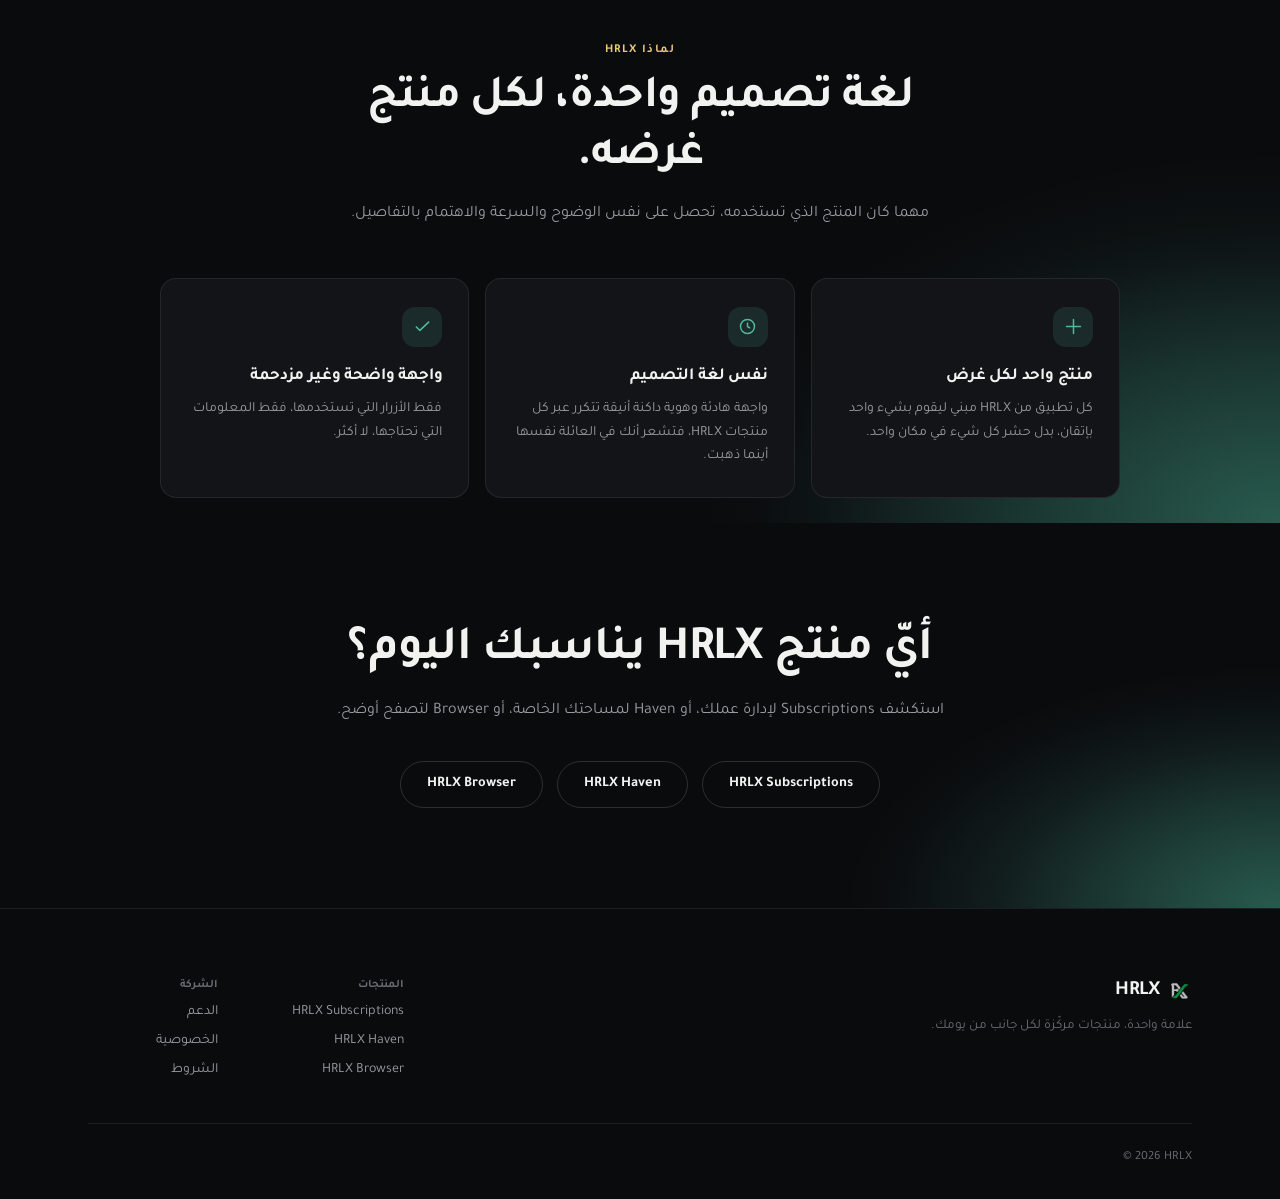
==== commit f0679deb: "Checkpoint HRLX three-product site and launch hardening" ====
--- a/index.html
+++ b/index.html
@@ -3,11 +3,16 @@
 <head>
 <meta charset="UTF-8">
 <meta name="viewport" content="width=device-width, initial-scale=1.0">
-<title>HRLX — Focused tools for modern business</title>
-<meta name="description" content="HRLX builds focused business apps with a shared design language for clarity, speed, and everyday use.">
-<meta property="og:title" content="HRLX — Focused tools for modern business">
-<meta property="og:description" content="Focused business apps. One shared design language.">
+<title>HRLX — One brand. Three focused products.</title>
+<meta name="description" content="HRLX builds focused, independent products — Subscriptions, Haven, and Browser — with one shared design language.">
+<link rel="canonical" href="https://hrlxapp.github.io/">
+<meta property="og:title" content="HRLX — One brand. Three focused products.">
+<meta property="og:description" content="Subscriptions, Haven, and Browser — focused HRLX products, one shared design language.">
+<meta property="og:url" content="https://hrlxapp.github.io/">
 <meta property="og:type" content="website">
+<meta name="twitter:card" content="summary">
+<meta name="twitter:title" content="HRLX — One brand. Three focused products.">
+<meta name="twitter:description" content="Subscriptions, Haven, and Browser — focused HRLX products, one shared design language.">
 <link rel="preconnect" href="https://fonts.googleapis.com">
 <link rel="preconnect" href="https://fonts.gstatic.com" crossorigin>
 <link href="https://fonts.googleapis.com/css2?family=Space+Grotesk:wght@400;500;600;700&family=Inter:wght@400;500;600;700;800&family=Tajawal:wght@400;500;600;700;800&display=swap" rel="stylesheet">
@@ -225,6 +230,7 @@
 
   /* ============ SECTIONS ============ */
   .section{ padding:85px 0; }
+  #products, #about{ scroll-margin-top:132px; }
   .section-head{ max-width:640px; margin:0 auto 50px; text-align:center; }
   .section-eyebrow{
     font-size:12px; font-weight:700; letter-spacing:.12em; text-transform:uppercase;
@@ -251,96 +257,58 @@
   }
   .featured-inner{ position:relative; }
 
-  .fp-lead{
-    display:grid; grid-template-columns:1.05fr .95fr; gap:56px; align-items:center;
-    margin-bottom:60px;
-  }
-  @media (max-width:900px){ .fp-lead{ grid-template-columns:1fr; gap:48px; } }
-
-  .fp-badge{
-    display:inline-flex; align-items:center; gap:8px;
-    font-size:12px; font-weight:700; letter-spacing:.09em; text-transform:uppercase;
-    color:var(--p-accent); background:var(--p-soft);
-    padding:7px 14px; border-radius:100px; margin-bottom:24px;
-  }
-  .fp-icon{
-    width:60px; height:60px; border-radius:18px;
-    background:rgba(var(--hrlx-accent-rgb),.14); color:var(--hrlx-accent-color);
+  .product-list{ margin-top:8px; }
+  .product-row{
+    display:grid; grid-template-columns:40px 60px 1fr auto; align-items:center; gap:22px;
+    padding:34px 6px; border-bottom:1px solid var(--border);
+    transition:background .3s ease;
+  }
+  .product-row:first-child{ border-top:1px solid var(--border); }
+  .product-row:hover{ background:var(--row-soft); }
+  .pr-index{
+    font-family:'Space Grotesk',sans-serif; font-size:13px; font-weight:700;
+    color:var(--text-3); letter-spacing:.02em;
+  }
+  .pr-icon{
+    width:56px; height:56px; border-radius:17px; flex-shrink:0;
+    background:var(--row-soft); color:var(--row-accent);
     display:flex; align-items:center; justify-content:center;
-    margin-bottom:22px;
-    box-shadow:0 0 34px rgba(var(--hrlx-accent-rgb),.35);
-  }
-  .fp-icon svg{ width:28px; height:28px; }
-  .fp-lead h3{
-    font-family:'Space Grotesk',sans-serif;
-    font-size:clamp(32px,4.4vw,44px); font-weight:700; letter-spacing:-.025em;
-    margin:0 0 18px; line-height:1.12;
-  }
-  [dir="rtl"] .fp-lead h3{ font-family:'Tajawal',sans-serif; font-weight:700; letter-spacing:-.015em; line-height:1.2; }
-  .fp-lead > div > p{ font-size:16.5px; line-height:1.75; color:var(--text-2); margin:0 0 30px; max-width:480px; }
-  [dir="rtl"] .fp-lead > div > p{ line-height:1.8; }
-  .fp-actions{ display:flex; gap:12px; flex-wrap:wrap; }
-  .btn-product{
-    display:inline-flex; align-items:center; gap:9px;
-    background:var(--hrlx-accent-color); color:#0A0B0D;
-    font-size:14.5px; font-weight:700;
-    padding:15px 26px; border-radius:100px; border:none;
-    box-shadow:0 12px 30px -10px rgba(var(--hrlx-accent-rgb),.35);
-    transition:transform .16s ease, filter .2s ease;
-  }
-  .btn-product:hover{ transform:translateY(-1px); filter:brightness(1.08); }
-  .btn-product svg{ width:15px; height:15px; }
-  [dir="rtl"] .btn-product svg{ transform:scaleX(-1); }
-
-  /* phone mockup */
-  .fp-visual{ display:flex; align-items:center; justify-content:center; }
-  .phone{
-    width:290px; flex-shrink:0;
-    border-radius:44px; padding:11px;
-    background:linear-gradient(160deg,#232631,#0d0e13 62%);
-    box-shadow:0 46px 90px -28px rgba(0,0,0,.85), 0 0 0 1px rgba(255,255,255,.05) inset;
-  }
-  .phone-screen{
-    background:#08090D; border-radius:34px; overflow:hidden;
-    padding:18px 16px 22px; min-height:520px;
-    display:flex; flex-direction:column; gap:14px;
-  }
-  .ph-status{ display:flex; justify-content:space-between; font-size:11px; color:var(--text-2); font-weight:600; padding:2px 6px 4px; }
-  .ph-title{ font-size:19px; font-weight:700; padding:0 4px; }
-  .ph-summary{ display:flex; gap:9px; }
-  .ph-stat{ flex:1; background:var(--surface); border:1px solid var(--border); border-radius:14px; padding:11px 12px; }
-  .ph-stat span{ display:block; font-size:10px; color:var(--text-3); margin-bottom:5px; font-weight:600; }
-  .ph-stat b{ font-size:17px; font-weight:700; letter-spacing:-.01em; }
-  .ph-stat.accent b{ color:var(--p-accent); }
-  .ph-label{ font-size:11px; color:var(--text-3); font-weight:600; padding:4px 4px 0; }
-  .ph-row{
-    display:flex; align-items:center; gap:11px;
-    background:var(--surface); border:1px solid var(--border);
-    border-radius:14px; padding:11px 12px;
-  }
-  .ph-av{ width:32px; height:32px; border-radius:10px; background:var(--p-soft); flex-shrink:0; display:flex; align-items:center; justify-content:center; color:var(--p-accent); font-size:12px; font-weight:700; }
-  .ph-body{ flex:1; min-width:0; }
-  .ph-body i{ display:block; height:7px; border-radius:4px; background:rgba(255,255,255,.1); margin-bottom:6px; }
-  .ph-body i:last-child{ margin-bottom:0; opacity:.6; }
-  .ph-pill{ font-size:10px; font-weight:700; padding:4px 9px; border-radius:100px; flex-shrink:0; background:var(--p-soft); color:var(--p-accent); }
-  .ph-pill.warn{ background:rgba(255,159,69,.15); color:#FF9F45; }
-  .ph-pill.off{ background:rgba(255,255,255,.06); color:var(--text-3); }
-
-  /* feature grid */
-  .fp-features{
-    display:grid; grid-template-columns:repeat(4,1fr); gap:1px;
-    background:var(--border); border:1px solid var(--border);
-    border-radius:var(--radius-md); overflow:hidden;
-  }
-  @media (max-width:860px){ .fp-features{ grid-template-columns:1fr 1fr; } }
-  @media (max-width:480px){ .fp-features{ grid-template-columns:1fr; } }
-  .fp-feature{ background:var(--bg-2); padding:30px 24px; transition:background .25s ease; display:flex; flex-direction:column; min-height:200px; }
-  .fp-feature:hover{ background:var(--surface); }
-  .fp-feature .fi{ width:34px; height:34px; color:var(--hrlx-accent-color); margin-bottom:16px; }
-  .fp-feature .fi svg{ width:22px; height:22px; }
-  .fp-feature h4{ font-size:15px; font-weight:700; margin:0 0 8px; letter-spacing:-.01em; line-height:1.35; }
-  .fp-feature p{ font-size:13.5px; line-height:1.65; color:var(--text-2); margin:0; flex-grow:1; }
-  [dir="rtl"] .fp-feature h4{ line-height:1.4; }
+    transition:transform .3s var(--ease);
+  }
+  .product-row:hover .pr-icon{ transform:scale(1.06); }
+  .pr-icon svg{ width:26px; height:26px; }
+  .pr-body{ min-width:0; }
+  .pr-name-line{ display:flex; align-items:center; gap:12px; flex-wrap:wrap; margin-bottom:9px; }
+  .pr-name{
+    font-family:'Space Grotesk',sans-serif; font-size:clamp(19px,2.4vw,25px);
+    font-weight:700; letter-spacing:-.01em;
+  }
+  [dir="rtl"] .pr-name{ font-family:'Tajawal',sans-serif; font-weight:700; }
+  .pr-tag{
+    font-size:11.5px; font-weight:700; letter-spacing:.03em;
+    color:var(--row-accent); background:var(--row-soft);
+    padding:5px 12px; border-radius:100px; white-space:nowrap;
+  }
+  .pr-desc{ display:block; font-size:14.5px; line-height:1.7; color:var(--text-2); max-width:560px; }
+  [dir="rtl"] .pr-desc{ line-height:1.8; }
+  .pr-cta{
+    display:flex; align-items:center; gap:8px; font-size:14px; font-weight:700;
+    color:var(--text); white-space:nowrap; padding:10px;
+  }
+  .pr-cta svg{ width:15px; height:15px; color:var(--row-accent); transition:transform .25s ease; }
+  [dir="rtl"] .pr-cta svg{ transform:scaleX(-1); }
+  .product-row:hover .pr-cta svg{ transform:translateX(4px); }
+  [dir="rtl"] .product-row:hover .pr-cta svg{ transform:scaleX(-1) translateX(4px); }
+
+  @media (max-width:760px){
+    .product-row{
+      grid-template-columns:52px 1fr; column-gap:16px; row-gap:12px; padding:26px 4px;
+    }
+    .pr-index{ display:none; }
+    .pr-icon{ grid-column:1; grid-row:1; width:48px; height:48px; }
+    .pr-body{ grid-column:2; grid-row:1; }
+    .pr-cta{ grid-column:1/-1; grid-row:2; padding-inline-start:64px; padding-top:0; }
+  }
 
   /* ============ USER BENEFITS ============ */
   .benefits{
@@ -364,9 +332,9 @@
     margin-bottom:18px; flex-shrink:0;
   }
   .benefit-icon svg{ width:21px; height:21px; }
-  .benefit h4{ font-size:17px; font-weight:700; margin:0 0 9px; letter-spacing:-.01em; line-height:1.35; }
+  .benefit h3{ font-size:17px; font-weight:700; margin:0 0 9px; letter-spacing:-.01em; line-height:1.35; }
   .benefit p{ font-size:14px; line-height:1.7; color:var(--text-2); margin:0; flex-grow:1; }
-  [dir="rtl"] .benefit h4{ line-height:1.4; }
+  [dir="rtl"] .benefit h3{ line-height:1.4; }
   @media (max-width:760px){ .benefits-grid{ grid-template-columns:1fr; } }
 
   /* ============ CTA ============ */
@@ -398,6 +366,12 @@
     transition:color .2s ease;
   }
   .footer-links a:hover{ color:var(--text); }
+  .footer-groups{ display:flex; gap:56px; flex-wrap:wrap; }
+  .footer-col{ display:flex; flex-direction:column; gap:12px; min-width:130px; }
+  .footer-col-label{ font-size:11.5px; font-weight:700; letter-spacing:.08em; text-transform:uppercase; color:var(--text-3); }
+  [dir="rtl"] .footer-col-label{ letter-spacing:0; }
+  .footer-col a{ font-size:14px; color:var(--text-2); transition:color .2s ease; }
+  .footer-col a:hover{ color:var(--text); }
   .footer-bottom{
     display:flex; align-items:center; justify-content:space-between;
     padding-top:26px; border-top:1px solid var(--border);
@@ -494,19 +468,13 @@
     .btn-secondary{ padding:12px 19px; font-size:14px; }
 
     .section{ padding:60px 0; }
-    .featured.section{ padding:44px 0 56px; }
-    .fp-lead{ gap:24px; margin-bottom:34px; }
-    .fp-icon{ width:56px; height:56px; margin-bottom:18px; }
-    .fp-lead h3{ font-size:clamp(29px,8.4vw,35px); margin-bottom:10px; }
-    .fp-lead > div > p{ font-size:15.5px; line-height:1.7; max-width:340px; margin-bottom:16px; }
-    [dir="rtl"] .fp-lead > div > p{ line-height:1.8; }
-    .btn-product{ width:100%; justify-content:center; padding:14px 18px; }
-    .phone{ width:clamp(248px,72vw,280px); border-radius:40px; padding:10px; }
-    .phone-screen{ border-radius:31px; min-height:460px; padding:16px 14px 20px; gap:12px; }
-    .fp-feature{ min-height:0; padding:18px 18px; }
-    .fp-feature .fi{ margin-bottom:9px; }
-    .fp-feature h4{ margin-bottom:5px; }
-    .fp-feature p{ line-height:1.58; }
+    .featured.section{ padding:44px 0 50px; }
+    .product-row{ padding:22px 2px; gap:12px; }
+    .pr-icon{ width:44px; height:44px; border-radius:14px; }
+    .pr-icon svg{ width:22px; height:22px; }
+    .pr-name{ font-size:19px; }
+    .pr-desc{ max-width:none; }
+    .pr-cta{ padding-inline-start:56px; font-size:13.5px; }
 
     .benefits{ padding:54px 0 18px; }
     .section-head{ margin-bottom:34px; }
@@ -516,7 +484,7 @@
     .benefits-grid{ gap:12px; }
     .benefit{ min-height:0; padding:22px 20px; }
     .benefit-icon{ margin-bottom:13px; }
-    .benefit h4{ margin-bottom:6px; }
+    .benefit h3{ margin-bottom:6px; }
     .benefit p{ line-height:1.65; }
 
     .cta-final{ padding:68px 0; }
@@ -557,16 +525,16 @@
   <div class="wrap nav-global-inner">
     <a href="#top" class="brand-mark"><span class="brand-icon"><img class="icon-a" src="assets/images/brand/hrlx-purple.png" alt="HRLX"><img class="icon-b" src="assets/images/brand/hrlx-blue.png" alt="" style="opacity:0"></span>HRLX</a>
     <nav class="nav-links">
-      <a href="/subscriptions/" data-i18n="nav.product">App</a>
-      <a href="#about" data-i18n="nav.features">Features</a>
-      <a href="/support" data-i18n="nav.support">Support</a>
+      <a href="#products" data-i18n="nav.products">Products</a>
+      <a href="#about" data-i18n="nav.features">About</a>
+      <a href="/support/" data-i18n="nav.support">Support</a>
     </nav>
     <div class="nav-right">
       <div class="lang-switch">
         <button id="btnAr" class="active">AR</button>
         <button id="btnEn">EN</button>
       </div>
-      <a href="#product" class="btn-nav-cta" data-i18n="nav.cta">View Product</a>
+      <a href="#products" class="btn-nav-cta" data-i18n="nav.cta">Explore products</a>
       <button class="hamburger" id="hamburgerBtn" aria-label="Menu" aria-expanded="false" aria-controls="mobileMenu"><span></span><span></span><span></span></button>
     </div>
   </div>
@@ -577,9 +545,9 @@
     <a href="#top" class="brand-mark"><span class="brand-icon"><img class="icon-a" src="assets/images/brand/hrlx-purple.png" alt="HRLX"><img class="icon-b" src="assets/images/brand/hrlx-blue.png" alt="" style="opacity:0"></span>HRLX</a>
     <button class="mobile-menu-close" id="mobileMenuClose" aria-label="Close">&times;</button>
   </div>
-  <a href="/subscriptions/" data-i18n="nav.product">App</a>
-  <a href="#about" data-i18n="nav.features">Features</a>
-  <a href="/support" data-i18n="nav.support">Support</a>
+  <a href="#products" data-i18n="nav.products">Products</a>
+  <a href="#about" data-i18n="nav.features">About</a>
+  <a href="/support/" data-i18n="nav.support">Support</a>
 </div>
 
 <!-- Product bar: renders automatically once PRODUCTS holds more than one entry -->
@@ -595,76 +563,56 @@
     <div class="wrap hero-inner">
       <span class="hero-eyebrow"><span class="d"></span><span data-i18n="hero.eyebrow">HRLX</span></span>
       <h1 class="disp">HRLX</h1>
-      <p class="tagline" data-i18n="hero.tagline">Business tools, made clearer.</p>
-      <p class="desc" data-i18n="hero.desc">HRLX builds focused business apps with a clear, fast experience designed for everyday use.</p>
+      <p class="tagline" data-i18n="hero.tagline">One brand. Focused products.</p>
+      <p class="desc" data-i18n="hero.desc">HRLX builds independent, focused products — from managing subscriptions, to a private space of your own, to clearer browsing — under one shared design language.</p>
       <div class="hero-actions">
-        <a href="/subscriptions/" class="btn-primary" data-i18n="hero.cta1">Explore the app</a>
-        <a href="#about" class="btn-secondary" data-i18n="hero.cta2">Features</a>
+        <a href="#products" class="btn-primary" data-i18n="hero.cta1">Explore products</a>
+        <a href="#about" class="btn-secondary" data-i18n="hero.cta2">About HRLX</a>
       </div>
     </div>
   </section>
 
-  <!-- ============ FEATURED PRODUCT ============ -->
-  <section class="section featured" id="product">
+  <!-- ============ PRODUCT FAMILY ============ -->
+  <section class="section featured" id="products">
     <div class="ambient-blob" style="background-image:radial-gradient(ellipse 880px 560px, rgba(139,124,250,.18), transparent 66%),radial-gradient(ellipse 700px 450px, rgba(139,124,250,.18), transparent 71%)"></div>
     <div class="ambient-blob" style="background-image:radial-gradient(ellipse 580px 340px, rgba(139,124,250,.18), transparent 68%)"></div>
     <div class="wrap featured-inner">
-      <div class="fp-lead reveal">
-        <div>
-          <div class="fp-icon">
-            <svg viewBox="0 0 24 24" fill="none"><path d="M12 2.5a4.6 4.6 0 014.6 4.6v2.8a4.6 4.6 0 01-9.2 0V7.1A4.6 4.6 0 0112 2.5z" stroke="currentColor" stroke-width="1.7"/><path d="M5.6 20.5c1.3-4 3.9-6 6.4-6s5.1 2 6.4 6" stroke="currentColor" stroke-width="1.7" stroke-linecap="round"/></svg>
-          </div>
-          <h3 class="disp">HRLX Subscriptions</h3>
-          <p data-i18n="fp.desc">Manage subscribers, subscriptions, renewals, payments, and subscription status from one clear workspace.</p>
-          <div class="fp-actions">
-            <a href="/subscriptions/" class="btn-product">
-              <span data-i18n="fp.cta">Explore HRLX Subscriptions</span>
-              <svg viewBox="0 0 24 24" fill="none"><path d="M5 12h14M13 6l6 6-6 6" stroke="currentColor" stroke-width="2.2" stroke-linecap="round" stroke-linejoin="round"/></svg>
-            </a>
-          </div>
-        </div>
-
-        <div class="fp-visual">
-          <div class="phone">
-            <div class="phone-screen">
-              <div class="ph-status"><span>9:41</span><span>●●●</span></div>
-              <div class="ph-title" data-i18n="ph.title">Subscribers</div>
-              <div class="ph-summary">
-                <div class="ph-stat accent"><span data-i18n="ph.s1">Active</span><b data-i18n="ph.s1v">128</b></div>
-                <div class="ph-stat"><span data-i18n="ph.s2">Due soon</span><b data-i18n="ph.s2v">7</b></div>
-              </div>
-              <div class="ph-label" data-i18n="ph.label">Recent</div>
-              <div class="ph-row"><div class="ph-av">A</div><div class="ph-body"><i style="width:64%"></i><i style="width:36%"></i></div><span class="ph-pill" data-i18n="ph.active">Active</span></div>
-              <div class="ph-row"><div class="ph-av">M</div><div class="ph-body"><i style="width:52%"></i><i style="width:30%"></i></div><span class="ph-pill warn" data-i18n="ph.soon">3 days</span></div>
-              <div class="ph-row"><div class="ph-av">S</div><div class="ph-body"><i style="width:58%"></i><i style="width:34%"></i></div><span class="ph-pill" data-i18n="ph.active">Active</span></div>
-              <div class="ph-row"><div class="ph-av">K</div><div class="ph-body"><i style="width:46%"></i><i style="width:26%"></i></div><span class="ph-pill off" data-i18n="ph.expired">Expired</span></div>
-              <div class="ph-row"><div class="ph-av">R</div><div class="ph-body"><i style="width:60%"></i><i style="width:32%"></i></div><span class="ph-pill" data-i18n="ph.active">Active</span></div>
-            </div>
-          </div>
-        </div>
+      <div class="section-head reveal">
+        <div class="section-eyebrow" data-i18n="products.eyebrow">HRLX PRODUCTS</div>
+        <h2 data-i18n="products.title">One brand. Three focused products.</h2>
+        <p data-i18n="products.desc">Each HRLX product is built for one purpose, with the same shared design language and care.</p>
       </div>
 
-      <div class="fp-features reveal">
-        <div class="fp-feature">
-          <div class="fi"><svg viewBox="0 0 24 24" fill="none"><circle cx="12" cy="8" r="3.6" stroke="currentColor" stroke-width="1.7"/><path d="M5.5 19.5c1.2-3.6 3.8-5.4 6.5-5.4s5.3 1.8 6.5 5.4" stroke="currentColor" stroke-width="1.7" stroke-linecap="round"/></svg></div>
-          <h4 data-i18n="feat.t1">Subscribers</h4>
-          <p data-i18n="feat.d1">Manage subscriber data and track their details in one place.</p>
-        </div>
-        <div class="fp-feature">
-          <div class="fi"><svg viewBox="0 0 24 24" fill="none"><path d="M20 12a8 8 0 11-2.6-5.9" stroke="currentColor" stroke-width="1.7" stroke-linecap="round"/><path d="M20 4v4h-4" stroke="currentColor" stroke-width="1.7" stroke-linecap="round" stroke-linejoin="round"/></svg></div>
-          <h4 data-i18n="feat.t2">Subscriptions & Renewals</h4>
-          <p data-i18n="feat.d2">Track subscription status, dates, and upcoming renewals with clarity.</p>
-        </div>
-        <div class="fp-feature">
-          <div class="fi"><svg viewBox="0 0 24 24" fill="none"><rect x="3" y="6" width="18" height="12" rx="3" stroke="currentColor" stroke-width="1.7"/><path d="M3 10h18" stroke="currentColor" stroke-width="1.7"/><path d="M7 14.5h3.5" stroke="currentColor" stroke-width="1.7" stroke-linecap="round"/></svg></div>
-          <h4 data-i18n="feat.t3">Payments</h4>
-          <p data-i18n="feat.d3">Record and track payments and amounts connected to subscribers.</p>
-        </div>
-        <div class="fp-feature">
-          <div class="fi"><svg viewBox="0 0 24 24" fill="none"><path d="M4 20V10M10 20V5M16 20v-7M22 20H2" stroke="currentColor" stroke-width="1.7" stroke-linecap="round"/></svg></div>
-          <h4 data-i18n="feat.t4">At a Glance</h4>
-          <p data-i18n="feat.d4">View statuses and important information without searching across multiple screens.</p>
-        </div>
+      <div class="product-list">
+        <a href="/subscriptions/" class="product-row reveal" style="--row-accent:#8B7CFA;--row-soft:rgba(139,124,250,.14)">
+          <span class="pr-index">01</span>
+          <span class="pr-icon"><svg viewBox="0 0 24 24" fill="none"><path d="M12 2.5a4.6 4.6 0 014.6 4.6v2.8a4.6 4.6 0 01-9.2 0V7.1A4.6 4.6 0 0112 2.5z" stroke="currentColor" stroke-width="1.7"/><path d="M5.6 20.5c1.3-4 3.9-6 6.4-6s5.1 2 6.4 6" stroke="currentColor" stroke-width="1.7" stroke-linecap="round"/></svg></span>
+          <span class="pr-body">
+            <span class="pr-name-line"><span class="pr-name disp">HRLX Subscriptions</span><span class="pr-tag" data-i18n="products.subs.tag">For business</span></span>
+            <span class="pr-desc" data-i18n="products.subs.desc">Manage subscribers, subscriptions, renewals, and payments from one clear workspace.</span>
+          </span>
+          <span class="pr-cta"><span data-i18n="products.subs.cta">Explore Subscriptions</span><svg viewBox="0 0 24 24" fill="none"><path d="M5 12h14M13 6l6 6-6 6" stroke="currentColor" stroke-width="2.2" stroke-linecap="round" stroke-linejoin="round"/></svg></span>
+        </a>
+
+        <a href="/haven/" class="product-row reveal" style="--row-accent:#5B8DEF;--row-soft:rgba(91,141,239,.14)">
+          <span class="pr-index">02</span>
+          <span class="pr-icon"><svg viewBox="0 0 24 24" fill="none"><rect x="3" y="3" width="8" height="8" rx="2" stroke="currentColor" stroke-width="1.6"/><rect x="13" y="3" width="8" height="8" rx="2" stroke="currentColor" stroke-width="1.6"/><rect x="3" y="13" width="8" height="8" rx="2" stroke="currentColor" stroke-width="1.6"/><rect x="13" y="13" width="8" height="8" rx="2" stroke="currentColor" stroke-width="1.6"/></svg></span>
+          <span class="pr-body">
+            <span class="pr-name-line"><span class="pr-name disp">HRLX Haven</span><span class="pr-tag" data-i18n="products.haven.tag">Private space</span></span>
+            <span class="pr-desc" data-i18n="products.haven.desc">A private, encrypted space for your photos, videos, and files — organized into calm collections, away from the noise of your day.</span>
+          </span>
+          <span class="pr-cta"><span data-i18n="products.haven.cta">Explore Haven</span><svg viewBox="0 0 24 24" fill="none"><path d="M5 12h14M13 6l6 6-6 6" stroke="currentColor" stroke-width="2.2" stroke-linecap="round" stroke-linejoin="round"/></svg></span>
+        </a>
+
+        <a href="/browser/" class="product-row reveal" style="--row-accent:#34D399;--row-soft:rgba(52,211,153,.14)">
+          <span class="pr-index">03</span>
+          <span class="pr-icon"><svg viewBox="0 0 24 24" fill="none"><circle cx="12" cy="12" r="9" stroke="currentColor" stroke-width="1.7"/><path d="M15.2 8.8l-1.6 4.8-4.8 1.6 1.6-4.8 4.8-1.6z" stroke="currentColor" stroke-width="1.4" stroke-linejoin="round"/></svg></span>
+          <span class="pr-body">
+            <span class="pr-name-line"><span class="pr-name disp">HRLX Browser</span><span class="pr-tag" data-i18n="products.browser.tag">Clearer browsing</span></span>
+            <span class="pr-desc" data-i18n="products.browser.desc">A focused browser that gives you clearer control over what you see, faster and calmer browsing, and smarter media and download handling.</span>
+          </span>
+          <span class="pr-cta"><span data-i18n="products.browser.cta">Explore Browser</span><svg viewBox="0 0 24 24" fill="none"><path d="M5 12h14M13 6l6 6-6 6" stroke="currentColor" stroke-width="2.2" stroke-linecap="round" stroke-linejoin="round"/></svg></span>
+        </a>
       </div>
     </div>
   </section>
@@ -675,9 +623,9 @@
     <div class="ambient-blob" style="background-image:radial-gradient(ellipse 650px 380px, rgba(139,124,250,.18), transparent 70%)"></div>
     <div class="wrap">
       <div class="section-head reveal">
-        <div class="section-eyebrow" data-i18n="benefits.eyebrow">Why HRLX Subscriptions</div>
-        <h2 data-i18n="benefits.title">Built for clarity and speed.</h2>
-        <p data-i18n="benefits.desc">Everything designed so the information you need is always within reach.</p>
+        <div class="section-eyebrow" data-i18n="benefits.eyebrow">Why HRLX</div>
+        <h2 data-i18n="benefits.title">One design language. Each product its own purpose.</h2>
+        <p data-i18n="benefits.desc">Whichever product you use, you get the same clarity, speed, and attention to detail.</p>
       </div>
 
       <div class="benefits-grid">
@@ -685,23 +633,23 @@
           <div class="benefit-icon">
             <svg viewBox="0 0 24 24" fill="none"><path d="M4 12h16M12 4v16" stroke="currentColor" stroke-width="1.7" stroke-linecap="round"/></svg>
           </div>
-          <h4 data-i18n="benefits.t1">Quick access to information</h4>
-          <p data-i18n="benefits.d1">Find what you need instantly without navigating through layers.</p>
+          <h3 data-i18n="benefits.t1">One product, one purpose</h3>
+          <p data-i18n="benefits.d1">Every HRLX app is built to do one thing well, instead of everything at once.</p>
         </div>
 
         <div class="benefit reveal">
           <div class="benefit-icon">
             <svg viewBox="0 0 24 24" fill="none"><circle cx="12" cy="12" r="8" stroke="currentColor" stroke-width="1.7"/><path d="M12 8v4l2.5 1.5" stroke="currentColor" stroke-width="1.7" stroke-linecap="round" stroke-linejoin="round"/></svg>
           </div>
-          <h4 data-i18n="benefits.t2">Know what needs attention</h4>
-          <p data-i18n="benefits.d2">Important statuses and upcoming events stay visible so nothing slips away.</p>
+          <h3 data-i18n="benefits.t2">The same design language</h3>
+          <p data-i18n="benefits.d2">A calm interface and refined dark identity carries across every HRLX product, so it always feels like the same family.</p>
         </div>
 
         <div class="benefit reveal">
           <div class="benefit-icon">
             <svg viewBox="0 0 24 24" fill="none"><path d="M5 12.5l4 4L19 7" stroke="currentColor" stroke-width="1.8" stroke-linecap="round" stroke-linejoin="round"/></svg>
           </div>
-          <h4 data-i18n="benefits.t3">Clear, uncluttered interface</h4>
+          <h3 data-i18n="benefits.t3">Clear, uncluttered interface</h3>
           <p data-i18n="benefits.d3">Only the controls you use, only the information you need, nothing more.</p>
         </div>
       </div>
@@ -713,10 +661,12 @@
     <div class="ambient-blob" style="background-image:radial-gradient(ellipse 680px 380px, rgba(139,124,250,.18), transparent 64%),radial-gradient(ellipse 540px 300px, rgba(139,124,250,.18), transparent 71%)"></div>
     <div class="ambient-blob" style="background-image:radial-gradient(ellipse 420px 240px, rgba(139,124,250,.18), transparent 68%)"></div>
     <div class="wrap">
-      <h2 class="disp reveal" data-i18n="cta.title">HRLX Subscriptions</h2>
-      <p class="reveal" data-i18n="cta.desc">Manage your subscriptions and subscribers from one clear place.</p>
+      <h2 class="disp reveal" data-i18n="cta.title">Which HRLX product fits you today?</h2>
+      <p class="reveal" data-i18n="cta.desc">Explore Subscriptions to run your business, Haven for a private space of your own, or Browser for clearer browsing.</p>
       <div class="hero-actions reveal">
-        <a href="/subscriptions/" class="btn-primary" data-i18n="cta.cta">Explore the app</a>
+        <a href="/subscriptions/" class="btn-secondary">HRLX Subscriptions</a>
+        <a href="/haven/" class="btn-secondary">HRLX Haven</a>
+        <a href="/browser/" class="btn-secondary">HRLX Browser</a>
       </div>
     </div>
   </section>
@@ -728,13 +678,22 @@
     <div class="footer-top">
       <div class="footer-brand">
         <div class="brand-mark"><span class="brand-icon"><img class="icon-a" src="assets/images/brand/hrlx-purple.png" alt="HRLX"><img class="icon-b" src="assets/images/brand/hrlx-blue.png" alt="" style="opacity:0"></span>HRLX</div>
+        <p data-i18n="footer.blurb">One brand. Focused products for every part of your day.</p>
       </div>
 
-      <div class="footer-links">
-        <a href="/subscriptions/" data-i18n="footer.subs">HRLX Subscriptions</a>
-        <a href="/support" data-i18n="nav.support">Support</a>
-        <a href="/privacy" data-i18n="footer.privacy">Privacy</a>
-        <a href="/terms" data-i18n="footer.terms">Terms</a>
+      <div class="footer-groups">
+        <div class="footer-col">
+          <span class="footer-col-label" data-i18n="footer.productsLabel">Products</span>
+          <a href="/subscriptions/" data-i18n="footer.subs">HRLX Subscriptions</a>
+          <a href="/haven/" data-i18n="footer.haven">HRLX Haven</a>
+          <a href="/browser/" data-i18n="footer.browser">HRLX Browser</a>
+        </div>
+        <div class="footer-col">
+          <span class="footer-col-label" data-i18n="footer.companyLabel">Company</span>
+          <a href="/support/" data-i18n="nav.support">Support</a>
+          <a href="/privacy/" data-i18n="footer.privacy">Privacy</a>
+          <a href="/terms/" data-i18n="footer.terms">Terms</a>
+        </div>
       </div>
     </div>
     <div class="footer-bottom">
@@ -755,76 +714,83 @@
   const PRODUCTS = [
     {
       id:'subscriptions',
-      path:'/subscriptions',
+      path:'/subscriptions/',
       accent:'#8B7CFA',
       soft:'rgba(139,124,250,.14)',
       glow:'rgba(139,124,250,.35)',
       name:{ en:'Subscriptions', ar:'الاشتراكات' }
+    },
+    {
+      id:'haven',
+      path:'/haven/',
+      accent:'#5B8DEF',
+      soft:'rgba(91,141,239,.14)',
+      glow:'rgba(91,141,239,.35)',
+      name:{ en:'Haven', ar:'Haven' }
+    },
+    {
+      id:'browser',
+      path:'/browser/',
+      accent:'#34D399',
+      soft:'rgba(52,211,153,.14)',
+      glow:'rgba(52,211,153,.35)',
+      name:{ en:'Browser', ar:'Browser' }
     }
-    /* future products go here */
   ];
 
   const CONTENT = {
     en:{ dir:'ltr',
-      nav:{ product:'App', features:'Features', support:'Support', cta:'View Product', overview:'Overview' },
+      nav:{ products:'Products', features:'About', support:'Support', cta:'Explore products', overview:'Overview' },
       hero:{ eyebrow:'HRLX',
-        tagline:'Business tools, made clearer.',
-        desc:'HRLX builds focused business apps with a clear, fast experience designed for everyday use.',
-        cta1:'Explore the app', cta2:'Features' },
-      fp:{ desc:'Manage subscribers, subscriptions, renewals, payments, and subscription status from one clear workspace.',
-        cta:'Explore HRLX Subscriptions' },
-      ph:{ title:'Subscribers', s1:'Active', s1v:'128', s2:'Due soon', s2v:'7', label:'Recent',
-        active:'Active', soon:'3 days', expired:'Expired' },
-      feat:{ t1:'Subscribers', d1:'Manage subscriber data and track their details in one place.',
-        t2:'Subscriptions & Renewals', d2:'Track subscription status, dates, and upcoming renewals with clarity.',
-        t3:'Payments', d3:'Record and track payments and amounts connected to subscribers.',
-        t4:'At a Glance', d4:'View statuses and important information without searching across multiple screens.' },
-      benefits:{ eyebrow:'Why HRLX Subscriptions',
-        title:'Built for clarity and speed.',
-        desc:'Everything designed so the information you need is always within reach.',
-        t1:'Quick access to information', d1:'Find what you need instantly without navigating through layers.',
-        t2:'Know what needs attention', d2:'Important statuses and upcoming events stay visible so nothing slips away.',
+        tagline:'One brand. Focused products.',
+        desc:'HRLX builds independent, focused products — from managing subscriptions, to a private space of your own, to clearer browsing — under one shared design language.',
+        cta1:'Explore products', cta2:'About HRLX' },
+      products:{ eyebrow:'HRLX PRODUCTS',
+        title:'One brand. Three focused products.',
+        desc:'Each HRLX product is built for one purpose, with the same shared design language and care.',
+        subs:{ tag:'For business', desc:'Manage subscribers, subscriptions, renewals, and payments from one clear workspace.', cta:'Explore Subscriptions' },
+        haven:{ tag:'Private space', desc:'A private, encrypted space for your photos, videos, and files — organized into calm collections, away from the noise of your day.', cta:'Explore Haven' },
+        browser:{ tag:'Clearer browsing', desc:'A focused browser that gives you clearer control over what you see, faster and calmer browsing, and smarter media and download handling.', cta:'Explore Browser' } },
+      benefits:{ eyebrow:'Why HRLX',
+        title:'One design language. Each product its own purpose.',
+        desc:'Whichever product you use, you get the same clarity, speed, and attention to detail.',
+        t1:'One product, one purpose', d1:'Every HRLX app is built to do one thing well, instead of everything at once.',
+        t2:'The same design language', d2:'A calm interface and refined dark identity carries across every HRLX product, so it always feels like the same family.',
         t3:'Clear, uncluttered interface', d3:'Only the controls you use, only the information you need, nothing more.' },
-      cta:{ title:'HRLX Subscriptions', desc:'Manage your subscriptions and subscribers from one clear place.', cta:'Explore the app' },
-      footer:{ subs:'HRLX Subscriptions',
+      cta:{ title:'Which HRLX product fits you today?', desc:'Explore Subscriptions to run your business, Haven for a private space of your own, or Browser for clearer browsing.' },
+      footer:{ blurb:'One brand. Focused products for every part of your day.',
+        productsLabel:'Products', companyLabel:'Company',
+        subs:'HRLX Subscriptions', haven:'HRLX Haven', browser:'HRLX Browser',
         privacy:'Privacy', terms:'Terms', copy:'© 2026 HRLX' }
     },
     ar:{ dir:'rtl',
-      nav:{ product:'التطبيق', features:'المزايا', support:'الدعم', cta:'استعرض المنتج', overview:'نظرة عامة' },
+      nav:{ products:'المنتجات', features:'عن HRLX', support:'الدعم', cta:'استعرض المنتجات', overview:'نظرة عامة' },
       hero:{ eyebrow:'HRLX',
-        tagline:'أدوات أعمال، بوضوح أكثر.',
-        desc:'تبني HRLX تطبيقات أعمال مركّزة بتجربة واضحة وسريعة للاستخدام اليومي.',
-        cta1:'استكشف التطبيق', cta2:'المزايا' },
-      fp:{ desc:'إدارة المشتركين والاشتراكات والتجديدات والمدفوعات وحالات الاشتراك من مساحة واحدة واضحة.',
-        cta:'استكشف HRLX Subscriptions' },
-      ph:{ title:'المشتركون', s1:'نشط', s1v:'١٢٨', s2:'قرب الاستحقاق', s2v:'٧', label:'الأحدث',
-        active:'نشط', soon:'٣ أيام', expired:'منتهي' },
-      feat:{ t1:'المشتركين', d1:'إدارة بيانات المشتركين ومتابعة تفاصيلهم في مكان واحد.',
-        t2:'الاشتراكات والتجديدات', d2:'متابعة حالة الاشتراك والتواريخ والتجديدات القادمة بوضوح.',
-        t3:'المدفوعات', d3:'تسجيل ومتابعة المدفوعات والمبالغ المرتبطة بالمشتركين.',
-        t4:'نظرة سريعة', d4:'عرض الحالات والمعلومات المهمة بدون الحاجة للبحث بين عدة شاشات.' },
-      benefits:{ eyebrow:'لماذا HRLX Subscriptions',
-        title:'مصمّم للوضوح والسرعة.',
-        desc:'كل شيء مصمّم بحيث تبقى المعلومات التي تحتاجها دائمًا في متناول يديك.',
-        t1:'سرعة الوصول للمعلومة', d1:'جد ما تحتاجه فورًا بدون التنقل عبر طبقات.',
-        t2:'معرفة ما يحتاج الانتباه', d2:'الحالات المهمة والأحداث القادمة تبقى واضحة حتى لا يضيع شيء.',
-        t3:'واجهة واضحة وغير مزدحمة', d3:'فقط الأيقونات التي تستخدمها، فقط المعلومات التي تحتاجها، لا أكثر.' },
-      cta:{ title:'HRLX Subscriptions', desc:'أدر اشتراكاتك ومشتركيك من مكان واحد واضح.', cta:'استكشف التطبيق' },
-      footer:{ subs:'HRLX Subscriptions',
+        tagline:'علامة واحدة. منتجات مركّزة.',
+        desc:'تبني HRLX منتجات مستقلة ومركّزة — من إدارة الاشتراكات، إلى مساحتك الخاصة، إلى تصفح أوضح للويب — ضمن لغة تصميم واحدة.',
+        cta1:'استعرض المنتجات', cta2:'تعرّف على HRLX' },
+      products:{ eyebrow:'منتجات HRLX',
+        title:'علامة واحدة. ثلاثة منتجات مركّزة.',
+        desc:'كل منتج من HRLX مبني لهدف واحد بوضوح، ضمن نفس لغة التصميم والجودة.',
+        subs:{ tag:'لإدارة الأعمال', desc:'إدارة المشتركين والاشتراكات والتجديدات والمدفوعات من مساحة عمل واحدة واضحة.', cta:'استكشف Subscriptions' },
+        haven:{ tag:'خاص ومشفّر', desc:'مساحة خاصة ومشفّرة لصورك وفيديوهاتك وملفاتك، منظّمة ضمن مجموعات هادئة بعيدًا عن يومك المزدحم.', cta:'استكشف Haven' },
+        browser:{ tag:'تصفح أوضح', desc:'متصفح مركّز يمنحك تحكمًا أوضح في ما تراه، وتصفحًا أسرع وأهدأ، وتعاملًا أذكى مع الوسائط والتنزيلات.', cta:'استكشف Browser' } },
+      benefits:{ eyebrow:'لماذا HRLX',
+        title:'لغة تصميم واحدة، لكل منتج غرضه.',
+        desc:'مهما كان المنتج الذي تستخدمه، تحصل على نفس الوضوح والسرعة والاهتمام بالتفاصيل.',
+        t1:'منتج واحد لكل غرض', d1:'كل تطبيق من HRLX مبني ليقوم بشيء واحد بإتقان، بدل حشر كل شيء في مكان واحد.',
+        t2:'نفس لغة التصميم', d2:'واجهة هادئة وهوية داكنة أنيقة تتكرر عبر كل منتجات HRLX، فتشعر أنك في العائلة نفسها أينما ذهبت.',
+        t3:'واجهة واضحة وغير مزدحمة', d3:'فقط الأزرار التي تستخدمها، فقط المعلومات التي تحتاجها، لا أكثر.' },
+      cta:{ title:'أيّ منتج HRLX يناسبك اليوم؟', desc:'استكشف Subscriptions لإدارة عملك، أو Haven لمساحتك الخاصة، أو Browser لتصفح أوضح.' },
+      footer:{ blurb:'علامة واحدة، منتجات مركّزة لكل جانب من يومك.',
+        productsLabel:'المنتجات', companyLabel:'الشركة',
+        subs:'HRLX Subscriptions', haven:'HRLX Haven', browser:'HRLX Browser',
         privacy:'الخصوصية', terms:'الشروط', copy:'© 2026 HRLX' }
     }
   };
 
   let lang = localStorage.getItem('hrlx-lang') || 'ar';
   const root = document.documentElement;
-
-  /* apply the featured product's accent to the whole product section */
-  function applyProductAccent(p){
-    root.style.setProperty('--p-accent', p.accent);
-    root.style.setProperty('--p-soft', p.soft);
-    root.style.setProperty('--p-glow', p.glow);
-  }
-  applyProductAccent(PRODUCTS[0]);
 
   /* product bar only exists when there is more than one product to switch between */
   function renderProductBar(){
